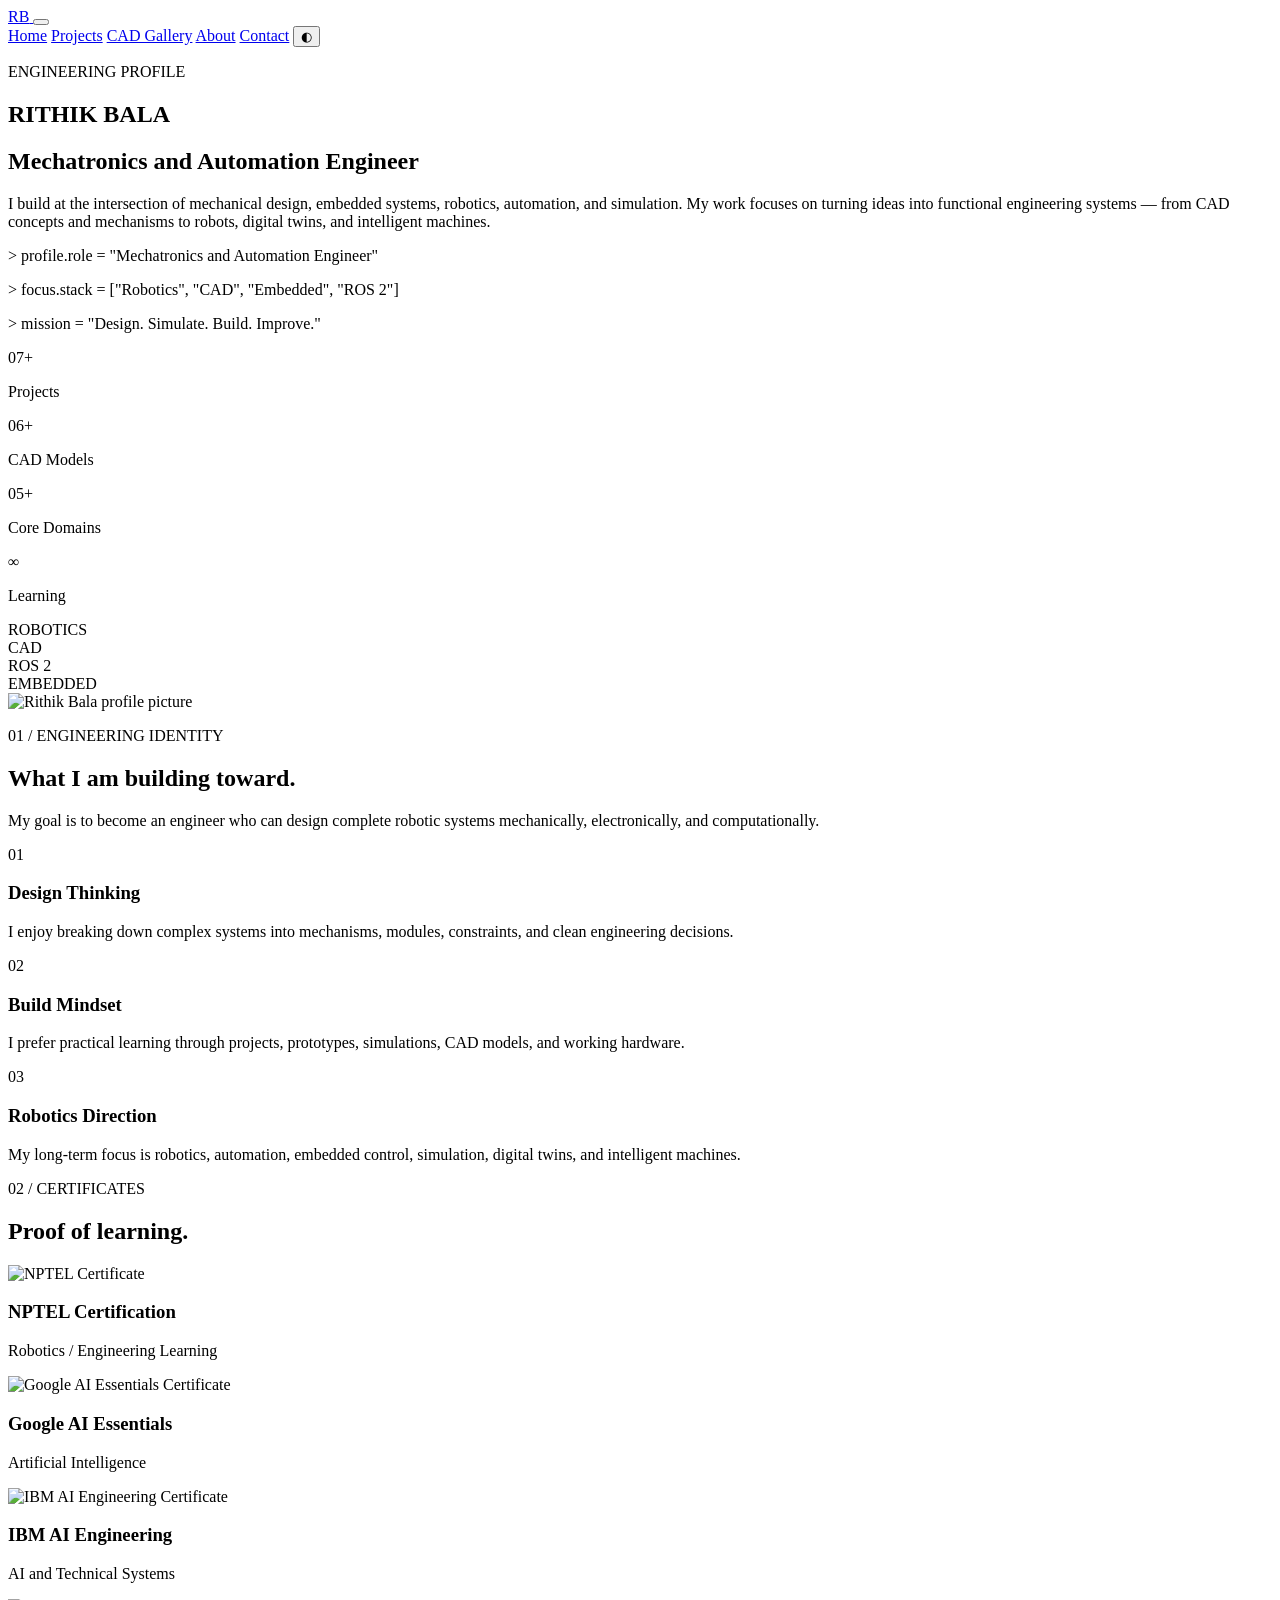
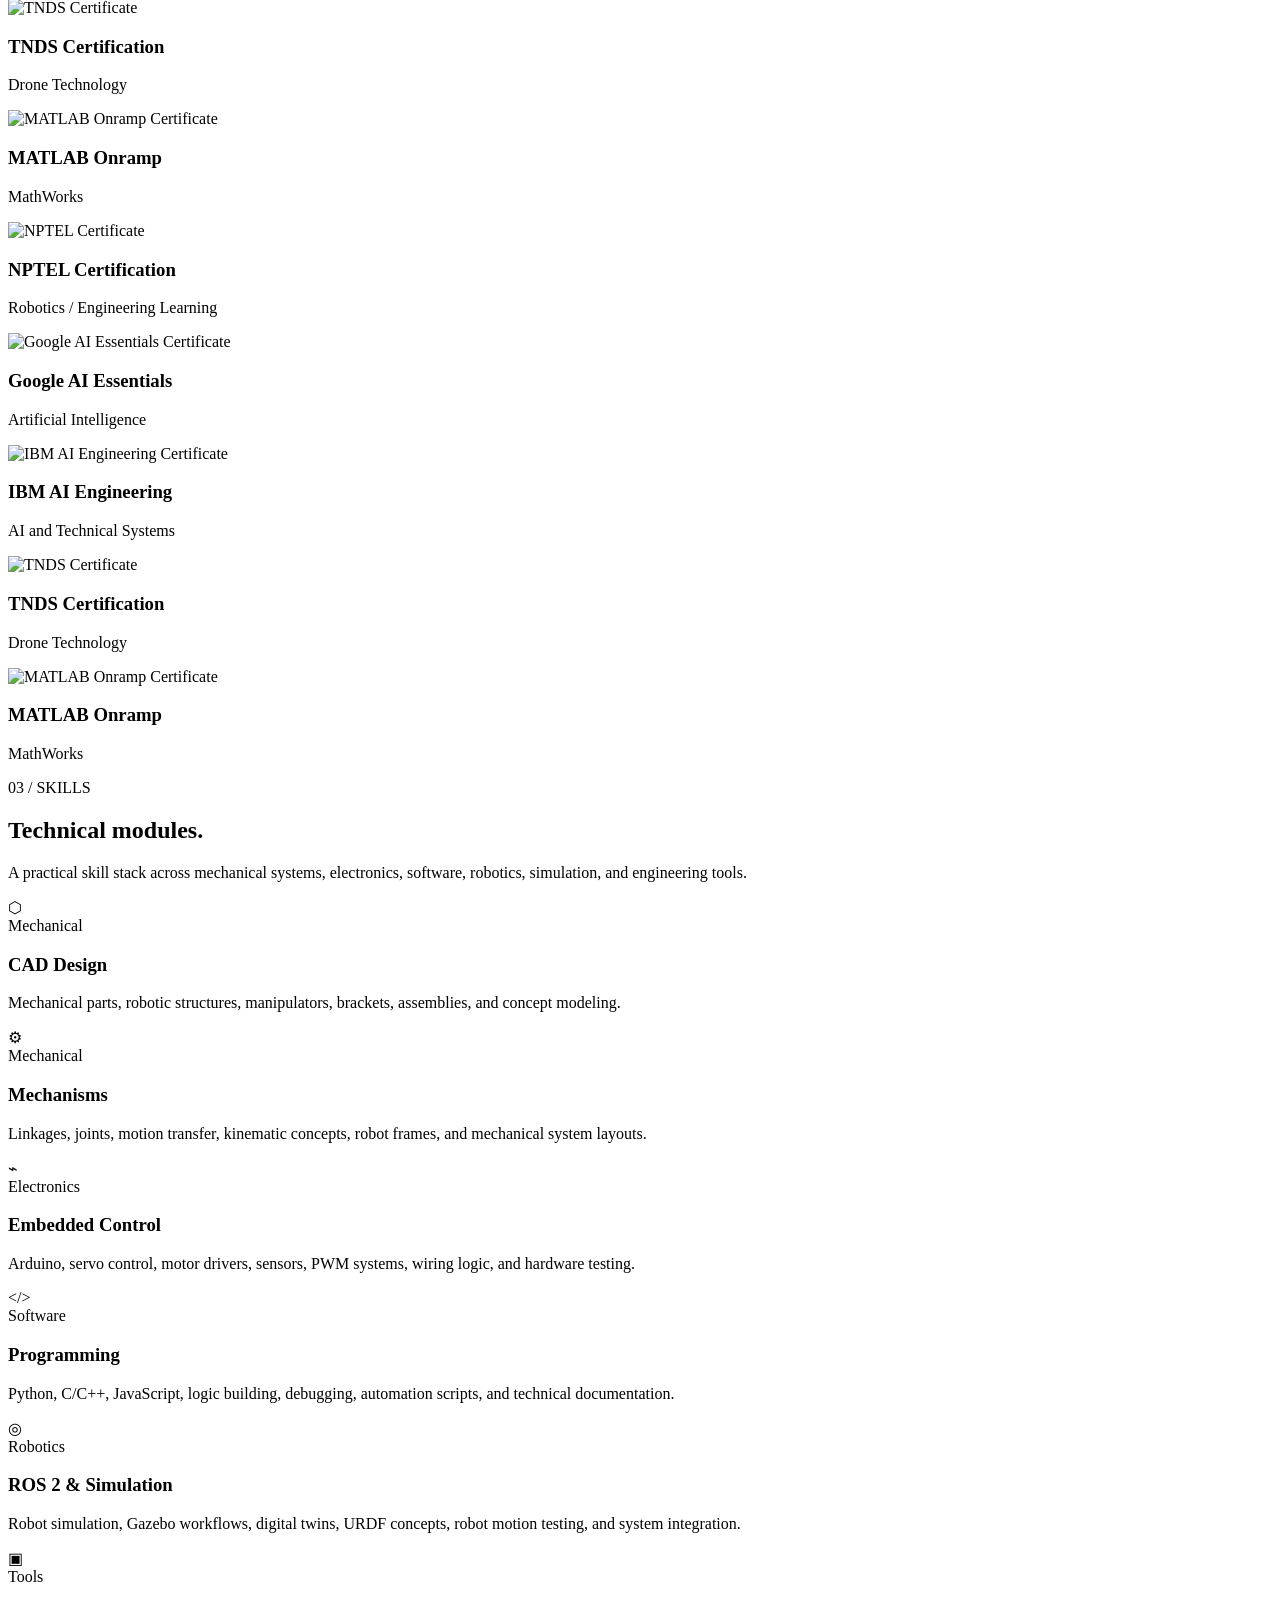
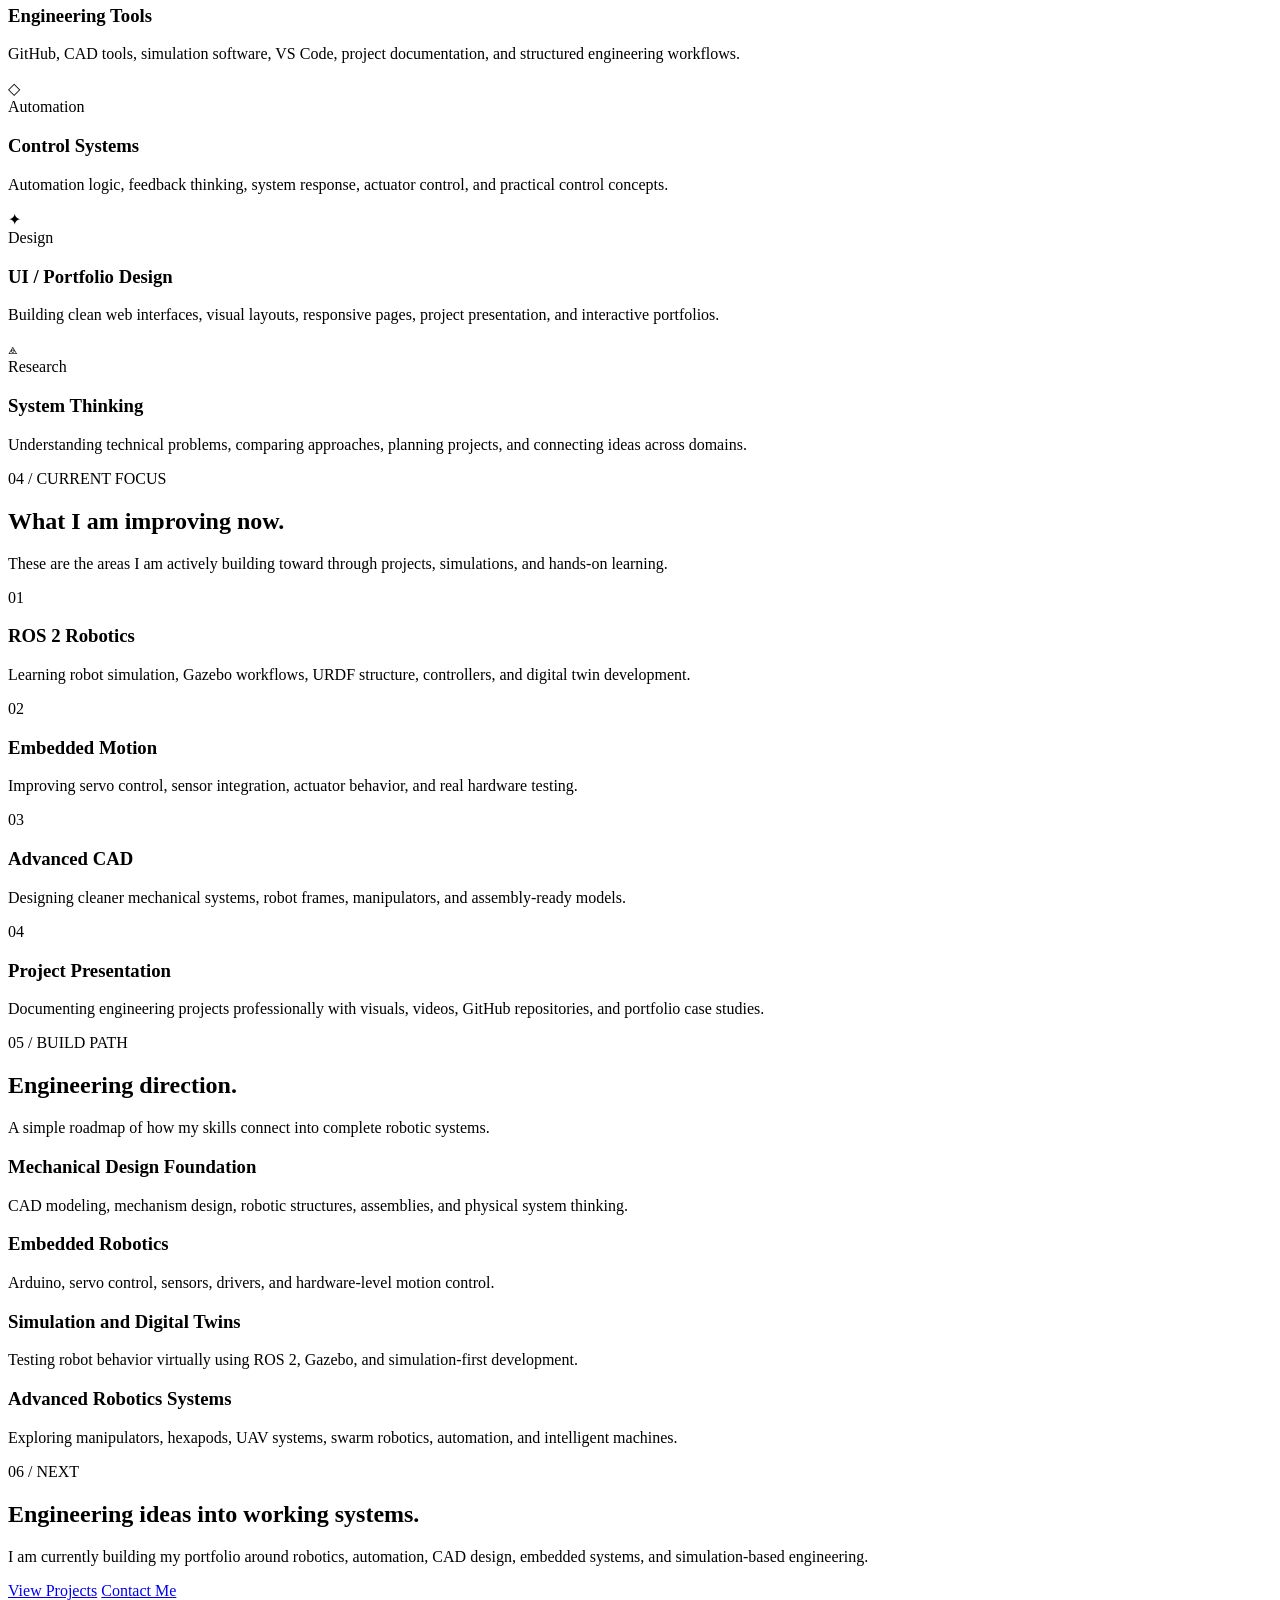
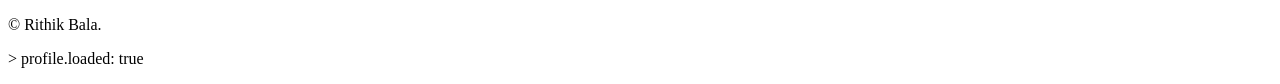
==== about.html @ ded5777e "Initial Portfolio Website" ====
<!DOCTYPE html>
<html lang="en" data-theme="dark">
<head>
  <meta charset="UTF-8" />
  <meta name="viewport" content="width=device-width, initial-scale=1.0" />

  <title>About | Rithik Bala</title>
  <meta
    name="description"
    content="About Rithik Bala, a Mechatronics and Automation Engineer focused on robotics, automation, CAD design, embedded systems, simulation, and intelligent machines."
  />

  <link rel="stylesheet" href="css/style.css" />
</head>

<body>
  <div class="cursor-glow"></div>
  <div class="noise-layer"></div>
  <div class="scanline-layer"></div>
  <div class="scroll-progress" id="scrollProgress"></div>

  <header class="site-header" id="siteHeader">
    <nav class="navbar container">
      <a href="index.html" class="logo" aria-label="Rithik Bala home">
        <span>RB</span>
      </a>

      <button class="nav-toggle" id="navToggle" aria-label="Toggle navigation">
        <span></span>
        <span></span>
      </button>

      <div class="nav-menu" id="navMenu">
        <a href="index.html" class="nav-link">Home</a>
        <a href="projects.html" class="nav-link">Projects</a>
        <a href="cad-gallery.html" class="nav-link">CAD Gallery</a>
        <a href="about.html" class="nav-link active">About</a>
        <a href="contact.html" class="nav-link">Contact</a>

        <button class="theme-toggle" id="themeToggle" aria-label="Toggle dark and light mode">
          <span class="theme-icon">◐</span>
        </button>
      </div>
    </nav>
  </header>

  <main>
    <!-- ABOUT HERO -->
    <section class="about-hero page-hero">
      <div class="grid-overlay"></div>

      <div class="container about-hero-grid">
        <div class="about-hero-content reveal">
          <p class="eyebrow">
            <span class="pulse-dot"></span>
            ENGINEERING PROFILE
          </p>

          <h1>RITHIK BALA</h1>

          <h2>Mechatronics and Automation Engineer</h2>

          <p>
            I build at the intersection of mechanical design, embedded systems,
            robotics, automation, and simulation. My work focuses on turning
            ideas into functional engineering systems — from CAD concepts and
            mechanisms to robots, digital twins, and intelligent machines.
          </p>

          <div class="about-command-box">
            <p><span>&gt;</span> profile.role = "Mechatronics and Automation Engineer"</p>
            <p><span>&gt;</span> focus.stack = ["Robotics", "CAD", "Embedded", "ROS 2"]</p>
            <p><span>&gt;</span> mission = "Design. Simulate. Build. Improve."</p>
          </div>

          <div class="about-stats">
            <div>
              <span>07+</span>
              <p>Projects</p>
            </div>

            <div>
              <span>06+</span>
              <p>CAD Models</p>
            </div>

            <div>
              <span>05+</span>
              <p>Core Domains</p>
            </div>

            <div>
              <span>∞</span>
              <p>Learning</p>
            </div>
          </div>
        </div>

        <div class="profile-visual reveal delay-1">
          <div class="profile-orbit orbit-a"></div>
          <div class="profile-orbit orbit-b"></div>
          <div class="profile-orbit orbit-c"></div>

          <div class="profile-tags tag-a">ROBOTICS</div>
          <div class="profile-tags tag-b">CAD</div>
          <div class="profile-tags tag-c">ROS 2</div>
          <div class="profile-tags tag-d">EMBEDDED</div>

          <div class="profile-image-wrap">
            <img
              src="assets/images/rithik-profile.png"
              alt="Rithik Bala profile picture"
            />
          </div>
        </div>
      </div>
    </section>

    <!-- ENGINEERING IDENTITY -->
    <section class="section identity-section">
      <div class="container">
        <div class="section-heading centered reveal">
          <p class="section-kicker">01 / ENGINEERING IDENTITY</p>
          <h2>What I am building toward.</h2>
          <p>
            My goal is to become an engineer who can design complete robotic
            systems mechanically, electronically, and computationally.
          </p>
        </div>

        <div class="identity-grid">
          <article class="identity-card reveal">
            <span>01</span>
            <h3>Design Thinking</h3>
            <p>
              I enjoy breaking down complex systems into mechanisms, modules,
              constraints, and clean engineering decisions.
            </p>
          </article>

          <article class="identity-card reveal delay-1">
            <span>02</span>
            <h3>Build Mindset</h3>
            <p>
              I prefer practical learning through projects, prototypes,
              simulations, CAD models, and working hardware.
            </p>
          </article>

          <article class="identity-card reveal delay-2">
            <span>03</span>
            <h3>Robotics Direction</h3>
            <p>
              My long-term focus is robotics, automation, embedded control,
              simulation, digital twins, and intelligent machines.
            </p>
          </article>
        </div>
      </div>
    </section>

    <!-- CERTIFICATES -->
    <section class="section certificates-section">
      <div class="container">
        <div class="section-heading split-heading reveal">
          <div>
            <p class="section-kicker">02 / CERTIFICATES</p>
            <h2>Proof of learning.</h2>
          </div>

          
        </div>

        <div class="certificate-marquee reveal delay-1">
          <div class="certificate-track">
            <article class="certificate-card">
              <img src="assets/images/cert-nptel.png" alt="NPTEL Certificate" />
              <div>
                <h3>NPTEL Certification</h3>
                <p>Robotics / Engineering Learning</p>
              </div>
            </article>

            <article class="certificate-card">
              <img src="assets/images/cert-google-ai.png" alt="Google AI Essentials Certificate" />
              <div>
                <h3>Google AI Essentials</h3>
                <p>Artificial Intelligence</p>
              </div>
            </article>

            <article class="certificate-card">
              <img src="assets/images/cert-ibm-ai.png" alt="IBM AI Engineering Certificate" />
              <div>
                <h3>IBM AI Engineering</h3>
                <p>AI and Technical Systems</p>
              </div>
            </article>

            <article class="certificate-card">
              <img src="assets/images/cert-tnds.png" alt="TNDS Certificate" />
              <div>
                <h3>TNDS Certification</h3>
                <p>Drone Technology</p>
              </div>
            </article>

            <article class="certificate-card">
              <img src="assets/images/cert-matlab.png" alt="MATLAB Onramp Certificate" />
              <div>
                <h3>MATLAB Onramp</h3>
                <p>MathWorks</p>
              </div>
            </article>

            <!-- Duplicate set for seamless infinite movement -->
            <article class="certificate-card">
              <img src="assets/images/cert-nptel.png" alt="NPTEL Certificate" />
              <div>
                <h3>NPTEL Certification</h3>
                <p>Robotics / Engineering Learning</p>
              </div>
            </article>

            <article class="certificate-card">
              <img src="assets/images/cert-google-ai.png" alt="Google AI Essentials Certificate" />
              <div>
                <h3>Google AI Essentials</h3>
                <p>Artificial Intelligence</p>
              </div>
            </article>

            <article class="certificate-card">
              <img src="assets/images/cert-ibm-ai.png" alt="IBM AI Engineering Certificate" />
              <div>
                <h3>IBM AI Engineering</h3>
                <p>AI and Technical Systems</p>
              </div>
            </article>

            <article class="certificate-card">
              <img src="assets/images/cert-tnds.png" alt="TNDS Certificate" />
              <div>
                <h3>TNDS Certification</h3>
                <p>Drone Technology</p>
              </div>
            </article>

            <article class="certificate-card">
              <img src="assets/images/cert-matlab.png" alt="MATLAB Onramp Certificate" />
              <div>
                <h3>MATLAB Onramp</h3>
                <p>MathWorks</p>
              </div>
            </article>
          </div>
        </div>
      </div>
    </section>

    <!-- SKILLS -->
    <section class="section about-skills-section">
      <div class="container">
        <div class="section-heading centered reveal">
          <p class="section-kicker">03 / SKILLS</p>
          <h2>Technical modules.</h2>
          <p>
            A practical skill stack across mechanical systems, electronics,
            software, robotics, simulation, and engineering tools.
          </p>
        </div>

        <div class="about-skill-grid">
          <article class="about-skill-card reveal">
            <div class="skill-icon">⬡</div>
            <span class="skill-label">Mechanical</span>
            <h3>CAD Design</h3>
            <p>
              Mechanical parts, robotic structures, manipulators, brackets,
              assemblies, and concept modeling.
            </p>
            <div class="skill-meter"><span style="width: 92%"></span></div>
          </article>

          <article class="about-skill-card reveal delay-1">
            <div class="skill-icon">⚙</div>
            <span class="skill-label">Mechanical</span>
            <h3>Mechanisms</h3>
            <p>
              Linkages, joints, motion transfer, kinematic concepts, robot
              frames, and mechanical system layouts.
            </p>
            <div class="skill-meter"><span style="width: 86%"></span></div>
          </article>

          <article class="about-skill-card reveal delay-2">
            <div class="skill-icon">⌁</div>
            <span class="skill-label">Electronics</span>
            <h3>Embedded Control</h3>
            <p>
              Arduino, servo control, motor drivers, sensors, PWM systems,
              wiring logic, and hardware testing.
            </p>
            <div class="skill-meter"><span style="width: 82%"></span></div>
          </article>

          <article class="about-skill-card reveal delay-3">
            <div class="skill-icon">&lt;/&gt;</div>
            <span class="skill-label">Software</span>
            <h3>Programming</h3>
            <p>
              Python, C/C++, JavaScript, logic building, debugging, automation
              scripts, and technical documentation.
            </p>
            <div class="skill-meter"><span style="width: 78%"></span></div>
          </article>

          <article class="about-skill-card reveal">
            <div class="skill-icon">◎</div>
            <span class="skill-label">Robotics</span>
            <h3>ROS 2 & Simulation</h3>
            <p>
              Robot simulation, Gazebo workflows, digital twins, URDF concepts,
              robot motion testing, and system integration.
            </p>
            <div class="skill-meter"><span style="width: 72%"></span></div>
          </article>

          <article class="about-skill-card reveal delay-1">
            <div class="skill-icon">▣</div>
            <span class="skill-label">Tools</span>
            <h3>Engineering Tools</h3>
            <p>
              GitHub, CAD tools, simulation software, VS Code, project
              documentation, and structured engineering workflows.
            </p>
            <div class="skill-meter"><span style="width: 84%"></span></div>
          </article>

          <article class="about-skill-card reveal delay-2">
            <div class="skill-icon">◇</div>
            <span class="skill-label">Automation</span>
            <h3>Control Systems</h3>
            <p>
              Automation logic, feedback thinking, system response, actuator
              control, and practical control concepts.
            </p>
            <div class="skill-meter"><span style="width: 76%"></span></div>
          </article>

          <article class="about-skill-card reveal delay-3">
            <div class="skill-icon">✦</div>
            <span class="skill-label">Design</span>
            <h3>UI / Portfolio Design</h3>
            <p>
              Building clean web interfaces, visual layouts, responsive pages,
              project presentation, and interactive portfolios.
            </p>
            <div class="skill-meter"><span style="width: 74%"></span></div>
          </article>

          <article class="about-skill-card reveal">
            <div class="skill-icon">⟁</div>
            <span class="skill-label">Research</span>
            <h3>System Thinking</h3>
            <p>
              Understanding technical problems, comparing approaches, planning
              projects, and connecting ideas across domains.
            </p>
            <div class="skill-meter"><span style="width: 80%"></span></div>
          </article>
        </div>
      </div>
    </section>

    <!-- CURRENT FOCUS -->
    <section class="section focus-section">
      <div class="container">
        <div class="section-heading split-heading reveal">
          <div>
            <p class="section-kicker">04 / CURRENT FOCUS</p>
            <h2>What I am improving now.</h2>
          </div>

          <p class="section-side-note">
            These are the areas I am actively building toward through projects,
            simulations, and hands-on learning.
          </p>
        </div>

        <div class="focus-grid">
          <article class="focus-card reveal">
            <div class="focus-number">01</div>
            <h3>ROS 2 Robotics</h3>
            <p>
              Learning robot simulation, Gazebo workflows, URDF structure,
              controllers, and digital twin development.
            </p>
          </article>

          <article class="focus-card reveal delay-1">
            <div class="focus-number">02</div>
            <h3>Embedded Motion</h3>
            <p>
              Improving servo control, sensor integration, actuator behavior,
              and real hardware testing.
            </p>
          </article>

          <article class="focus-card reveal delay-2">
            <div class="focus-number">03</div>
            <h3>Advanced CAD</h3>
            <p>
              Designing cleaner mechanical systems, robot frames, manipulators,
              and assembly-ready models.
            </p>
          </article>

          <article class="focus-card reveal delay-3">
            <div class="focus-number">04</div>
            <h3>Project Presentation</h3>
            <p>
              Documenting engineering projects professionally with visuals,
              videos, GitHub repositories, and portfolio case studies.
            </p>
          </article>
        </div>
      </div>
    </section>

    <!-- TIMELINE -->
    <section class="section timeline-section">
      <div class="container">
        <div class="section-heading centered reveal">
          <p class="section-kicker">05 / BUILD PATH</p>
          <h2>Engineering direction.</h2>
          <p>
            A simple roadmap of how my skills connect into complete robotic
            systems.
          </p>
        </div>

        <div class="timeline">
          <div class="timeline-item reveal">
            <span class="timeline-dot"></span>
            <div>
              <h3>Mechanical Design Foundation</h3>
              <p>
                CAD modeling, mechanism design, robotic structures, assemblies,
                and physical system thinking.
              </p>
            </div>
          </div>

          <div class="timeline-item reveal delay-1">
            <span class="timeline-dot"></span>
            <div>
              <h3>Embedded Robotics</h3>
              <p>
                Arduino, servo control, sensors, drivers, and hardware-level
                motion control.
              </p>
            </div>
          </div>

          <div class="timeline-item reveal delay-2">
            <span class="timeline-dot"></span>
            <div>
              <h3>Simulation and Digital Twins</h3>
              <p>
                Testing robot behavior virtually using ROS 2, Gazebo, and
                simulation-first development.
              </p>
            </div>
          </div>

          <div class="timeline-item reveal delay-3">
            <span class="timeline-dot"></span>
            <div>
              <h3>Advanced Robotics Systems</h3>
              <p>
                Exploring manipulators, hexapods, UAV systems, swarm robotics,
                automation, and intelligent machines.
              </p>
            </div>
          </div>
        </div>
      </div>
    </section>

    <!-- FINAL CTA -->
    <section class="section about-cta-section">
      <div class="container">
        <div class="about-cta-card reveal">
          <p class="section-kicker">06 / NEXT</p>
          <h2>Engineering ideas into working systems.</h2>
          <p>
            I am currently building my portfolio around robotics, automation,
            CAD design, embedded systems, and simulation-based engineering.
          </p>

          <div class="cta-actions">
            <a href="projects.html" class="btn btn-primary">View Projects</a>
            <a href="contact.html" class="btn btn-secondary">Contact Me</a>
          </div>
        </div>
      </div>
    </section>
  </main>

  <footer class="site-footer">
    <div class="container footer-inner">
      <p>© <span id="year"></span> Rithik Bala.</p>
      <p class="footer-command">&gt; profile.loaded: true</p>
    </div>
  </footer>

  <script src="js/main.js"></script>
</body>
</html>
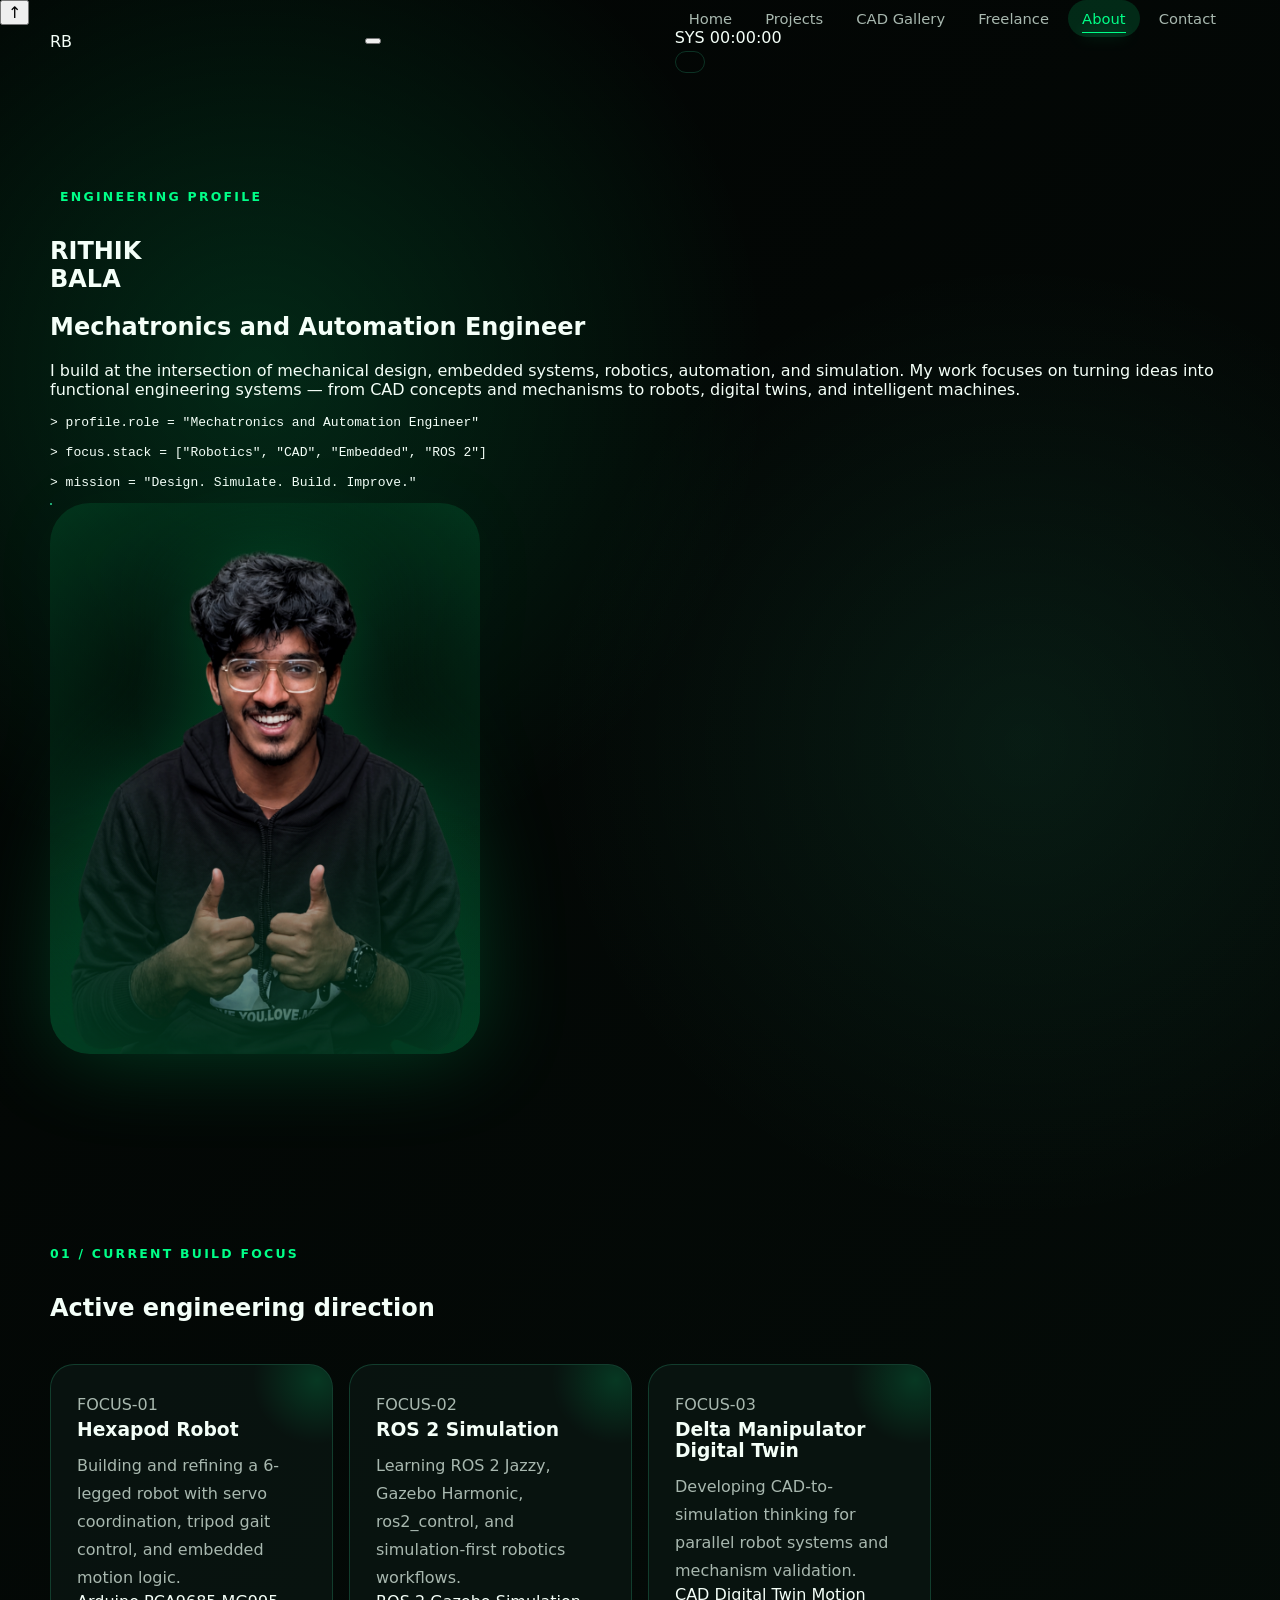
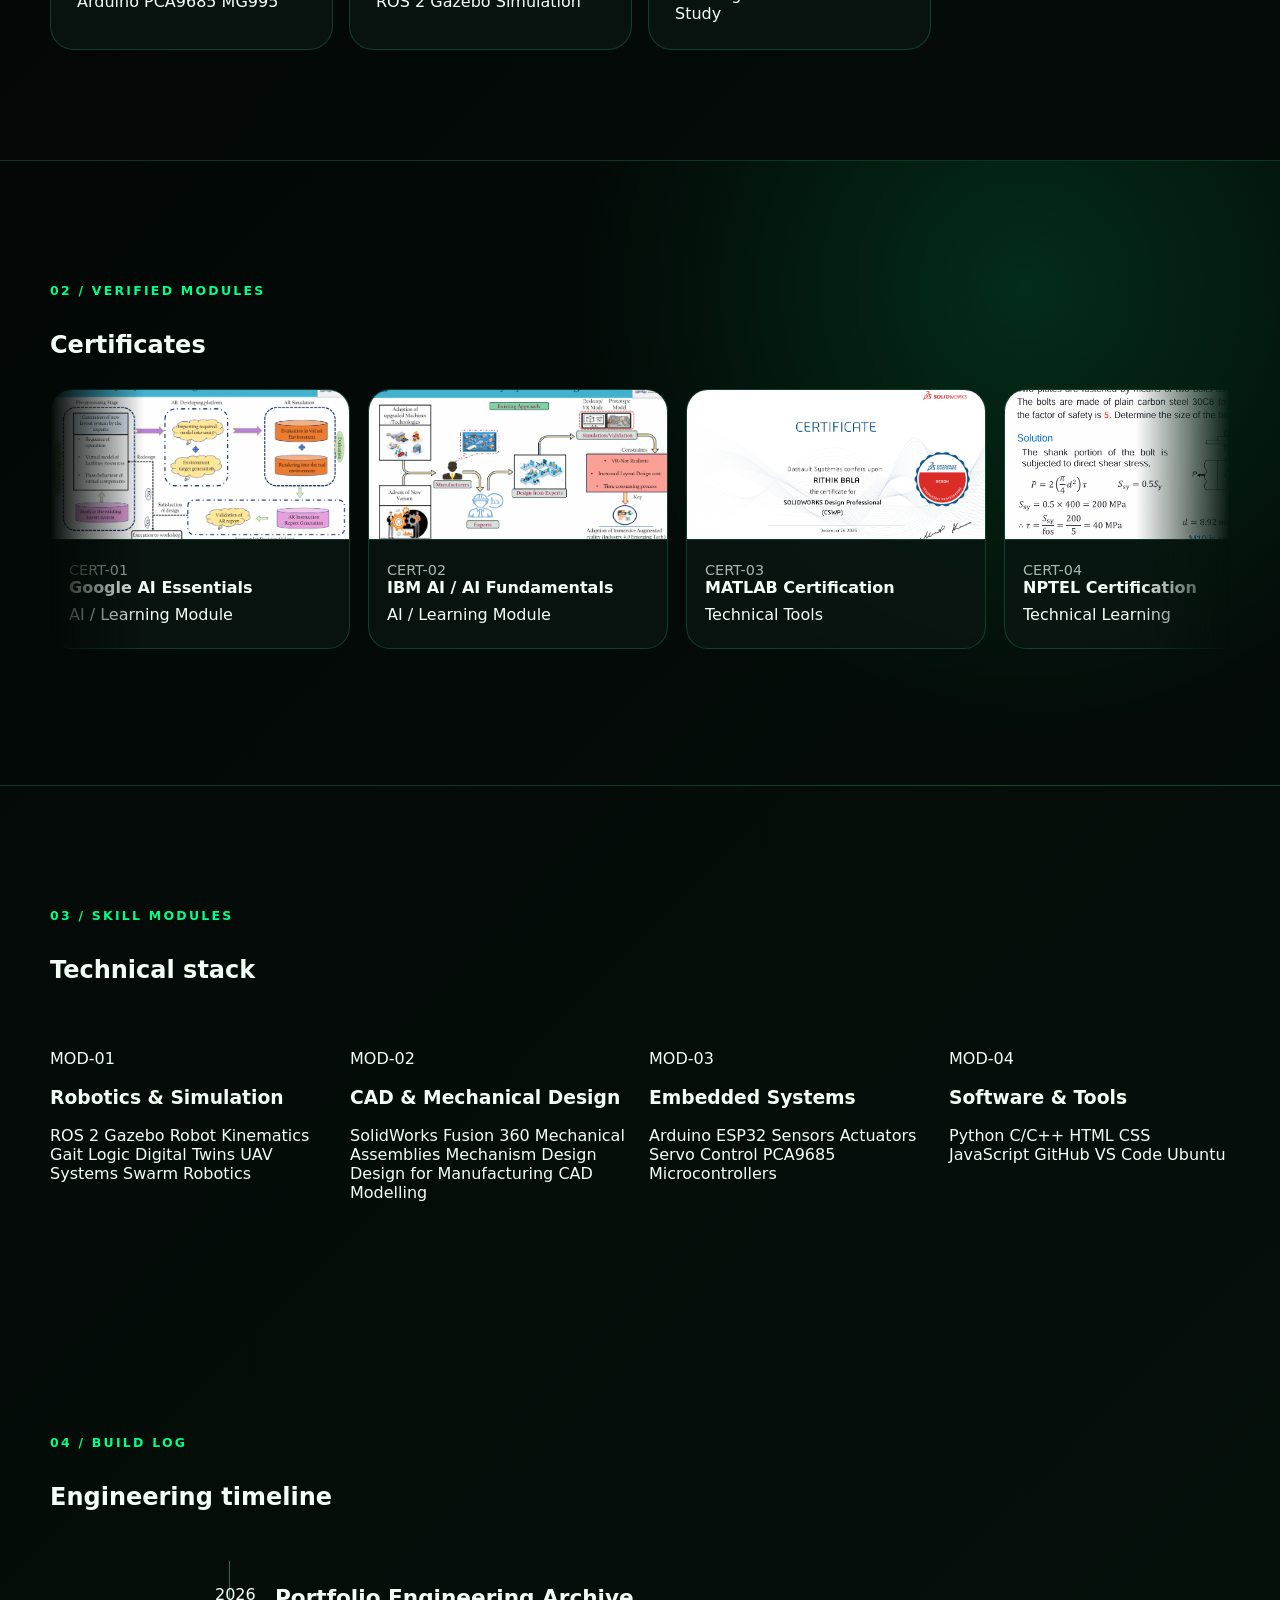
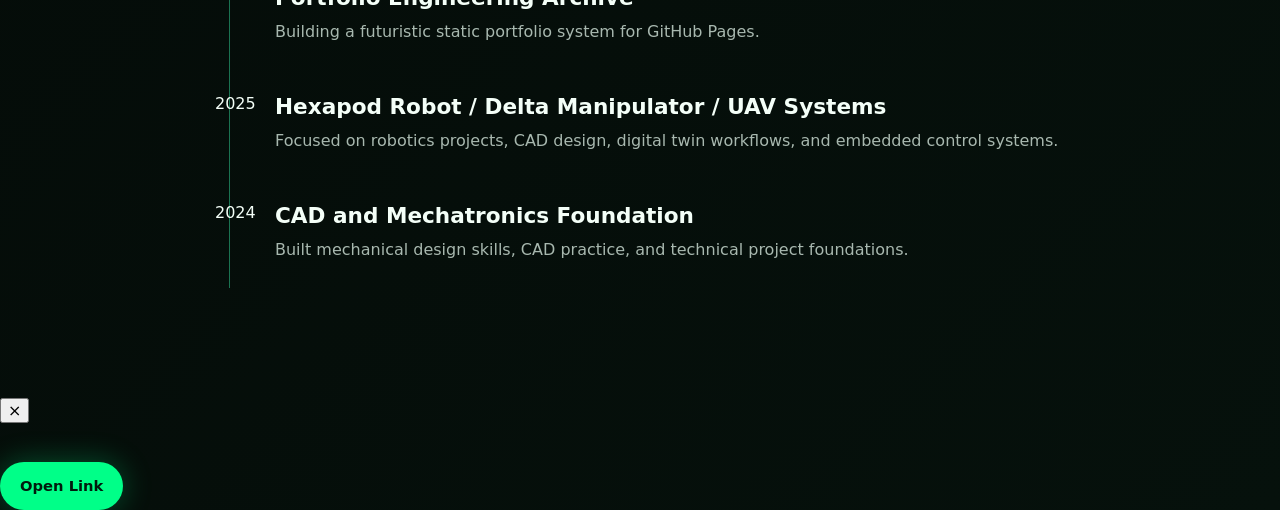
==== commit 9ada491d: "Update print statement from 'Hello' to 'Goodbye'" ====
--- a/about.html
+++ b/about.html
@@ -1,62 +1,82 @@
 <!DOCTYPE html>
-<html lang="en" data-theme="dark">
+<html lang="en">
 <head>
   <meta charset="UTF-8" />
   <meta name="viewport" content="width=device-width, initial-scale=1.0" />
 
-  <title>About | Rithik Bala</title>
+  <title>About | RITHIK BALA</title>
+
   <meta
     name="description"
-    content="About Rithik Bala, a Mechatronics and Automation Engineer focused on robotics, automation, CAD design, embedded systems, simulation, and intelligent machines."
+    content="About RITHIK BALA - Mechatronics and Automation Engineer focused on robotics, CAD, embedded systems, ROS 2, automation and simulation."
   />
 
   <link rel="stylesheet" href="css/style.css" />
 </head>
 
 <body>
-  <div class="cursor-glow"></div>
-  <div class="noise-layer"></div>
-  <div class="scanline-layer"></div>
-  <div class="scroll-progress" id="scrollProgress"></div>
-
-  <header class="site-header" id="siteHeader">
-    <nav class="navbar container">
-      <a href="index.html" class="logo" aria-label="Rithik Bala home">
-        <span>RB</span>
-      </a>
-
-      <button class="nav-toggle" id="navToggle" aria-label="Toggle navigation">
-        <span></span>
-        <span></span>
-      </button>
-
-      <div class="nav-menu" id="navMenu">
+  
+
+  <!-- GLOBAL EFFECTS -->
+  <div class="scroll-progress">
+    <span id="scrollProgressBar"></span>
+  </div>
+
+  <div class="cursor-halo"></div>
+  <div class="cursor-dot"></div>
+
+  <button class="back-to-top" id="backToTop" aria-label="Back to top">
+    ↑
+  </button>
+
+  <!-- HEADER -->
+  <header class="site-header">
+  <nav class="navbar container">
+    <a href="index.html" class="brand" aria-label="RITHIK BALA Home">
+      <span class="brand-glow"></span>
+      <span class="brand-mark">RB</span>
+    </a>
+
+    <button class="mobile-menu-btn" id="mobileMenuBtn" aria-label="Open navigation menu">
+      <span></span>
+      <span></span>
+    </button>
+
+    <div class="nav-panel" id="navPanel">
+      <div class="nav-links">
         <a href="index.html" class="nav-link">Home</a>
         <a href="projects.html" class="nav-link">Projects</a>
         <a href="cad-gallery.html" class="nav-link">CAD Gallery</a>
-        <a href="about.html" class="nav-link active">About</a>
+        <a href="freelance.html" class="nav-link">Freelance</a>
+        <a href="about.html" class="nav-link">About</a>
         <a href="contact.html" class="nav-link">Contact</a>
-
-        <button class="theme-toggle" id="themeToggle" aria-label="Toggle dark and light mode">
-          <span class="theme-icon">◐</span>
+      </div>
+
+      <div class="nav-tools">
+        <div class="system-clock" id="systemClock">SYS 00:00:00</div>
+
+        <button class="theme-toggle" id="themeToggle" aria-label="Toggle theme">
+          <span></span>
         </button>
       </div>
-    </nav>
-  </header>
+    </div>
+  </nav>
+</header>
 
   <main>
     <!-- ABOUT HERO -->
-    <section class="about-hero page-hero">
-      <div class="grid-overlay"></div>
-
-      <div class="container about-hero-grid">
-        <div class="about-hero-content reveal">
+    <section class="about-hero section page-top">
+      <div class="container about-grid">
+        <div class="about-copy reveal">
           <p class="eyebrow">
-            <span class="pulse-dot"></span>
+            <span class="status-dot"></span>
             ENGINEERING PROFILE
           </p>
 
-          <h1>RITHIK BALA</h1>
+          <h1>
+            RITHIK<br />
+            BALA
+          </h1>
 
           <h2>Mechatronics and Automation Engineer</h2>
 
@@ -67,190 +87,280 @@
             mechanisms to robots, digital twins, and intelligent machines.
           </p>
 
-          <div class="about-command-box">
-            <p><span>&gt;</span> profile.role = "Mechatronics and Automation Engineer"</p>
-            <p><span>&gt;</span> focus.stack = ["Robotics", "CAD", "Embedded", "ROS 2"]</p>
-            <p><span>&gt;</span> mission = "Design. Simulate. Build. Improve."</p>
-          </div>
-
-          <div class="about-stats">
-            <div>
-              <span>07+</span>
-              <p>Projects</p>
-            </div>
-
-            <div>
-              <span>06+</span>
-              <p>CAD Models</p>
-            </div>
-
-            <div>
-              <span>05+</span>
-              <p>Core Domains</p>
-            </div>
-
-            <div>
-              <span>∞</span>
-              <p>Learning</p>
-            </div>
-          </div>
-        </div>
-
-        <div class="profile-visual reveal delay-1">
-          <div class="profile-orbit orbit-a"></div>
-          <div class="profile-orbit orbit-b"></div>
-          <div class="profile-orbit orbit-c"></div>
-
-          <div class="profile-tags tag-a">ROBOTICS</div>
-          <div class="profile-tags tag-b">CAD</div>
-          <div class="profile-tags tag-c">ROS 2</div>
-          <div class="profile-tags tag-d">EMBEDDED</div>
+          <div class="terminal-box glass-card">
+<pre>&gt; profile.role = "Mechatronics and Automation Engineer"
+
+&gt; focus.stack = ["Robotics", "CAD", "Embedded", "ROS 2"]
+
+&gt; mission = "Design. Simulate. Build. Improve."</pre>
+          </div>
+        </div>
+
+        <div class="about-visual reveal">
+          <div class="profile-glow"></div>
+          <div class="profile-orbit orbit-1"></div>
+          <div class="profile-orbit orbit-2"></div>
+          <div class="profile-orbit orbit-3"></div>
 
           <div class="profile-image-wrap">
             <img
               src="assets/images/rithik-profile.png"
-              alt="Rithik Bala profile picture"
+              alt="RITHIK BALA profile image"
+              loading="lazy"
             />
           </div>
         </div>
       </div>
     </section>
 
-    <!-- ENGINEERING IDENTITY -->
-    <section class="section identity-section">
+    <!-- CURRENT FOCUS -->
+    <section class="section">
       <div class="container">
-        <div class="section-heading centered reveal">
-          <p class="section-kicker">01 / ENGINEERING IDENTITY</p>
-          <h2>What I am building toward.</h2>
-          <p>
-            My goal is to become an engineer who can design complete robotic
-            systems mechanically, electronically, and computationally.
-          </p>
-        </div>
-
-        <div class="identity-grid">
-          <article class="identity-card reveal">
-            <span>01</span>
-            <h3>Design Thinking</h3>
+        <div class="section-top reveal">
+          <div>
+            <p class="eyebrow">01 / CURRENT BUILD FOCUS</p>
+            <h2>Active engineering direction</h2>
+          </div>
+        </div>
+
+        <div class="focus-grid">
+          <article class="focus-card glass-card reveal">
+            <p class="mission-code">FOCUS-01</p>
+
+            <h3>Hexapod Robot</h3>
+
             <p>
-              I enjoy breaking down complex systems into mechanisms, modules,
-              constraints, and clean engineering decisions.
+              Building and refining a 6-legged robot with servo coordination,
+              tripod gait control, and embedded motion logic.
             </p>
-          </article>
-
-          <article class="identity-card reveal delay-1">
-            <span>02</span>
-            <h3>Build Mindset</h3>
+
+            <div class="mini-tags">
+              <span>Arduino</span>
+              <span>PCA9685</span>
+              <span>MG995</span>
+            </div>
+          </article>
+
+          <article class="focus-card glass-card reveal">
+            <p class="mission-code">FOCUS-02</p>
+
+            <h3>ROS 2 Simulation</h3>
+
             <p>
-              I prefer practical learning through projects, prototypes,
-              simulations, CAD models, and working hardware.
+              Learning ROS 2 Jazzy, Gazebo Harmonic, ros2_control, and
+              simulation-first robotics workflows.
             </p>
-          </article>
-
-          <article class="identity-card reveal delay-2">
-            <span>03</span>
-            <h3>Robotics Direction</h3>
+
+            <div class="mini-tags">
+              <span>ROS 2</span>
+              <span>Gazebo</span>
+              <span>Simulation</span>
+            </div>
+          </article>
+
+          <article class="focus-card glass-card reveal">
+            <p class="mission-code">FOCUS-03</p>
+
+            <h3>Delta Manipulator Digital Twin</h3>
+
             <p>
-              My long-term focus is robotics, automation, embedded control,
-              simulation, digital twins, and intelligent machines.
+              Developing CAD-to-simulation thinking for parallel robot systems
+              and mechanism validation.
             </p>
+
+            <div class="mini-tags">
+              <span>CAD</span>
+              <span>Digital Twin</span>
+              <span>Motion Study</span>
+            </div>
           </article>
         </div>
       </div>
     </section>
 
     <!-- CERTIFICATES -->
-    <section class="section certificates-section">
+    <section class="certificates-section section">
       <div class="container">
-        <div class="section-heading split-heading reveal">
+        <div class="section-top reveal">
           <div>
-            <p class="section-kicker">02 / CERTIFICATES</p>
-            <h2>Proof of learning.</h2>
-          </div>
-
-          
-        </div>
-
-        <div class="certificate-marquee reveal delay-1">
+            <p class="eyebrow">02 / VERIFIED MODULES</p>
+            <h2>Certificates</h2>
+          </div>
+        </div>
+
+        <div class="certificate-marquee reveal">
           <div class="certificate-track">
-            <article class="certificate-card">
-              <img src="assets/images/cert-nptel.png" alt="NPTEL Certificate" />
-              <div>
+            <!-- Certificate 1 -->
+            <article
+              class="certificate-card glass-card"
+              data-popup
+              data-title="Google AI Essentials"
+              data-category="Certificate / AI"
+              data-status="Verified Learning Module"
+              data-tools="AI Fundamentals, Productivity, Responsible AI"
+              data-description="A certificate focused on AI essentials and practical understanding of artificial intelligence tools."
+              data-image="assets/images/cert-google-ai.png"
+              data-tags="AI, Google, Certificate"
+            >
+              <img
+                src="assets/images/cert-google-ai.png"
+                alt="Google AI Essentials certificate"
+                loading="lazy"
+              />
+
+              <div>
+                <p class="mission-code">CERT-01</p>
+                <h3>Google AI Essentials</h3>
+                <span>AI / Learning Module</span>
+              </div>
+            </article>
+
+            <!-- Certificate 2 -->
+            <article
+              class="certificate-card glass-card"
+              data-popup
+              data-title="IBM AI / AI Fundamentals"
+              data-category="Certificate / AI"
+              data-status="Verified Learning Module"
+              data-tools="AI Fundamentals, Data, Machine Learning Concepts"
+              data-description="A certificate related to AI fundamentals and introductory artificial intelligence concepts."
+              data-image="assets/images/cert-ibm-ai.png"
+              data-tags="AI, IBM, Certificate"
+            >
+              <img
+                src="assets/images/cert-ibm-ai.png"
+                alt="IBM AI certificate"
+                loading="lazy"
+              />
+
+              <div>
+                <p class="mission-code">CERT-02</p>
+                <h3>IBM AI / AI Fundamentals</h3>
+                <span>AI / Learning Module</span>
+              </div>
+            </article>
+
+            <!-- Certificate 3 -->
+            <article
+              class="certificate-card glass-card"
+              data-popup
+              data-title="MATLAB Certification"
+              data-category="Certificate / Technical Tools"
+              data-status="Verified Learning Module"
+              data-tools="MATLAB, Engineering Computation, Simulation"
+              data-description="A certificate related to MATLAB and engineering computation workflows."
+              data-image="assets/images/cert-matlab.png"
+              data-tags="MATLAB, Engineering, Certificate"
+            >
+              <img
+                src="assets/images/cert-matlab.png"
+                alt="MATLAB certificate"
+                loading="lazy"
+              />
+
+              <div>
+                <p class="mission-code">CERT-03</p>
+                <h3>MATLAB Certification</h3>
+                <span>Technical Tools</span>
+              </div>
+            </article>
+
+            <!-- Certificate 4 -->
+            <article
+              class="certificate-card glass-card"
+              data-popup
+              data-title="NPTEL Certification"
+              data-category="Certificate / Technical Learning"
+              data-status="Verified Learning Module"
+              data-tools="Engineering Concepts, Technical Learning"
+              data-description="A technical learning certificate from NPTEL."
+              data-image="assets/images/cert-nptel.png"
+              data-tags="NPTEL, Engineering, Certificate"
+            >
+              <img
+                src="assets/images/cert-nptel.png"
+                alt="NPTEL certificate"
+                loading="lazy"
+              />
+
+              <div>
+                <p class="mission-code">CERT-04</p>
                 <h3>NPTEL Certification</h3>
-                <p>Robotics / Engineering Learning</p>
-              </div>
-            </article>
-
-            <article class="certificate-card">
-              <img src="assets/images/cert-google-ai.png" alt="Google AI Essentials Certificate" />
-              <div>
+                <span>Technical Learning</span>
+              </div>
+            </article>
+
+            <!-- Certificate 5 -->
+            <article
+              class="certificate-card glass-card"
+              data-popup
+              data-title="TNDS / Technical Certificate"
+              data-category="Certificate / Technical"
+              data-status="Verified Learning Module"
+              data-tools="Technical Skills, Engineering Exposure"
+              data-description="A technical certificate related to engineering learning and skill development."
+              data-image="assets/images/cert-tnds.png"
+              data-tags="Technical, Certificate"
+            >
+              <img
+                src="assets/images/cert-tnds.png"
+                alt="TNDS technical certificate"
+                loading="lazy"
+              />
+
+              <div>
+                <p class="mission-code">CERT-05</p>
+                <h3>TNDS / Technical Certificate</h3>
+                <span>Technical Certificate</span>
+              </div>
+            </article>
+
+            <!-- Duplicate set for seamless auto-scroll -->
+            <article
+              class="certificate-card glass-card"
+              data-popup
+              data-title="Google AI Essentials"
+              data-category="Certificate / AI"
+              data-status="Verified Learning Module"
+              data-tools="AI Fundamentals, Productivity, Responsible AI"
+              data-description="A certificate focused on AI essentials and practical understanding of artificial intelligence tools."
+              data-image="assets/images/cert-google-ai.png"
+              data-tags="AI, Google, Certificate"
+            >
+              <img
+                src="assets/images/cert-google-ai.png"
+                alt="Google AI Essentials certificate"
+                loading="lazy"
+              />
+
+              <div>
+                <p class="mission-code">CERT-01</p>
                 <h3>Google AI Essentials</h3>
-                <p>Artificial Intelligence</p>
-              </div>
-            </article>
-
-            <article class="certificate-card">
-              <img src="assets/images/cert-ibm-ai.png" alt="IBM AI Engineering Certificate" />
-              <div>
-                <h3>IBM AI Engineering</h3>
-                <p>AI and Technical Systems</p>
-              </div>
-            </article>
-
-            <article class="certificate-card">
-              <img src="assets/images/cert-tnds.png" alt="TNDS Certificate" />
-              <div>
-                <h3>TNDS Certification</h3>
-                <p>Drone Technology</p>
-              </div>
-            </article>
-
-            <article class="certificate-card">
-              <img src="assets/images/cert-matlab.png" alt="MATLAB Onramp Certificate" />
-              <div>
-                <h3>MATLAB Onramp</h3>
-                <p>MathWorks</p>
-              </div>
-            </article>
-
-            <!-- Duplicate set for seamless infinite movement -->
-            <article class="certificate-card">
-              <img src="assets/images/cert-nptel.png" alt="NPTEL Certificate" />
-              <div>
-                <h3>NPTEL Certification</h3>
-                <p>Robotics / Engineering Learning</p>
-              </div>
-            </article>
-
-            <article class="certificate-card">
-              <img src="assets/images/cert-google-ai.png" alt="Google AI Essentials Certificate" />
-              <div>
-                <h3>Google AI Essentials</h3>
-                <p>Artificial Intelligence</p>
-              </div>
-            </article>
-
-            <article class="certificate-card">
-              <img src="assets/images/cert-ibm-ai.png" alt="IBM AI Engineering Certificate" />
-              <div>
-                <h3>IBM AI Engineering</h3>
-                <p>AI and Technical Systems</p>
-              </div>
-            </article>
-
-            <article class="certificate-card">
-              <img src="assets/images/cert-tnds.png" alt="TNDS Certificate" />
-              <div>
-                <h3>TNDS Certification</h3>
-                <p>Drone Technology</p>
-              </div>
-            </article>
-
-            <article class="certificate-card">
-              <img src="assets/images/cert-matlab.png" alt="MATLAB Onramp Certificate" />
-              <div>
-                <h3>MATLAB Onramp</h3>
-                <p>MathWorks</p>
+                <span>AI / Learning Module</span>
+              </div>
+            </article>
+
+            <article
+              class="certificate-card glass-card"
+              data-popup
+              data-title="IBM AI / AI Fundamentals"
+              data-category="Certificate / AI"
+              data-status="Verified Learning Module"
+              data-tools="AI Fundamentals, Data, Machine Learning Concepts"
+              data-description="A certificate related to AI fundamentals and introductory artificial intelligence concepts."
+              data-image="assets/images/cert-ibm-ai.png"
+              data-tags="AI, IBM, Certificate"
+            >
+              <img
+                src="assets/images/cert-ibm-ai.png"
+                alt="IBM AI certificate"
+                loading="lazy"
+              />
+
+              <div>
+                <p class="mission-code">CERT-02</p>
+                <h3>IBM AI / AI Fundamentals</h3>
+                <span>AI / Learning Module</span>
               </div>
             </article>
           </div>
@@ -259,262 +369,163 @@
     </section>
 
     <!-- SKILLS -->
-    <section class="section about-skills-section">
+    <section class="skills-section section">
       <div class="container">
-        <div class="section-heading centered reveal">
-          <p class="section-kicker">03 / SKILLS</p>
-          <h2>Technical modules.</h2>
-          <p>
-            A practical skill stack across mechanical systems, electronics,
-            software, robotics, simulation, and engineering tools.
-          </p>
-        </div>
-
-        <div class="about-skill-grid">
-          <article class="about-skill-card reveal">
-            <div class="skill-icon">⬡</div>
-            <span class="skill-label">Mechanical</span>
-            <h3>CAD Design</h3>
-            <p>
-              Mechanical parts, robotic structures, manipulators, brackets,
-              assemblies, and concept modeling.
-            </p>
-            <div class="skill-meter"><span style="width: 92%"></span></div>
-          </article>
-
-          <article class="about-skill-card reveal delay-1">
-            <div class="skill-icon">⚙</div>
-            <span class="skill-label">Mechanical</span>
-            <h3>Mechanisms</h3>
-            <p>
-              Linkages, joints, motion transfer, kinematic concepts, robot
-              frames, and mechanical system layouts.
-            </p>
-            <div class="skill-meter"><span style="width: 86%"></span></div>
-          </article>
-
-          <article class="about-skill-card reveal delay-2">
-            <div class="skill-icon">⌁</div>
-            <span class="skill-label">Electronics</span>
-            <h3>Embedded Control</h3>
-            <p>
-              Arduino, servo control, motor drivers, sensors, PWM systems,
-              wiring logic, and hardware testing.
-            </p>
-            <div class="skill-meter"><span style="width: 82%"></span></div>
-          </article>
-
-          <article class="about-skill-card reveal delay-3">
-            <div class="skill-icon">&lt;/&gt;</div>
-            <span class="skill-label">Software</span>
-            <h3>Programming</h3>
-            <p>
-              Python, C/C++, JavaScript, logic building, debugging, automation
-              scripts, and technical documentation.
-            </p>
-            <div class="skill-meter"><span style="width: 78%"></span></div>
-          </article>
-
-          <article class="about-skill-card reveal">
-            <div class="skill-icon">◎</div>
-            <span class="skill-label">Robotics</span>
-            <h3>ROS 2 & Simulation</h3>
-            <p>
-              Robot simulation, Gazebo workflows, digital twins, URDF concepts,
-              robot motion testing, and system integration.
-            </p>
-            <div class="skill-meter"><span style="width: 72%"></span></div>
-          </article>
-
-          <article class="about-skill-card reveal delay-1">
-            <div class="skill-icon">▣</div>
-            <span class="skill-label">Tools</span>
-            <h3>Engineering Tools</h3>
-            <p>
-              GitHub, CAD tools, simulation software, VS Code, project
-              documentation, and structured engineering workflows.
-            </p>
-            <div class="skill-meter"><span style="width: 84%"></span></div>
-          </article>
-
-          <article class="about-skill-card reveal delay-2">
-            <div class="skill-icon">◇</div>
-            <span class="skill-label">Automation</span>
-            <h3>Control Systems</h3>
-            <p>
-              Automation logic, feedback thinking, system response, actuator
-              control, and practical control concepts.
-            </p>
-            <div class="skill-meter"><span style="width: 76%"></span></div>
-          </article>
-
-          <article class="about-skill-card reveal delay-3">
-            <div class="skill-icon">✦</div>
-            <span class="skill-label">Design</span>
-            <h3>UI / Portfolio Design</h3>
-            <p>
-              Building clean web interfaces, visual layouts, responsive pages,
-              project presentation, and interactive portfolios.
-            </p>
-            <div class="skill-meter"><span style="width: 74%"></span></div>
-          </article>
-
-          <article class="about-skill-card reveal">
-            <div class="skill-icon">⟁</div>
-            <span class="skill-label">Research</span>
-            <h3>System Thinking</h3>
-            <p>
-              Understanding technical problems, comparing approaches, planning
-              projects, and connecting ideas across domains.
-            </p>
-            <div class="skill-meter"><span style="width: 80%"></span></div>
+        <div class="section-top reveal">
+          <div>
+            <p class="eyebrow">03 / SKILL MODULES</p>
+            <h2>Technical stack</h2>
+          </div>
+        </div>
+
+        <div class="skills-grid">
+          <!-- Robotics & Simulation -->
+          <article class="skill-group glass-card reveal">
+            <p class="mission-code">MOD-01</p>
+
+            <h3>Robotics & Simulation</h3>
+
+            <div class="skill-chip-grid">
+              <span>ROS 2</span>
+              <span>Gazebo</span>
+              <span>Robot Kinematics</span>
+              <span>Gait Logic</span>
+              <span>Digital Twins</span>
+              <span>UAV Systems</span>
+              <span>Swarm Robotics</span>
+            </div>
+          </article>
+
+          <!-- CAD & Mechanical Design -->
+          <article class="skill-group glass-card reveal">
+            <p class="mission-code">MOD-02</p>
+
+            <h3>CAD & Mechanical Design</h3>
+
+            <div class="skill-chip-grid">
+              <span>SolidWorks</span>
+              <span>Fusion 360</span>
+              <span>Mechanical Assemblies</span>
+              <span>Mechanism Design</span>
+              <span>Design for Manufacturing</span>
+              <span>CAD Modelling</span>
+            </div>
+          </article>
+
+          <!-- Embedded Systems -->
+          <article class="skill-group glass-card reveal">
+            <p class="mission-code">MOD-03</p>
+
+            <h3>Embedded Systems</h3>
+
+            <div class="skill-chip-grid">
+              <span>Arduino</span>
+              <span>ESP32</span>
+              <span>Sensors</span>
+              <span>Actuators</span>
+              <span>Servo Control</span>
+              <span>PCA9685</span>
+              <span>Microcontrollers</span>
+            </div>
+          </article>
+
+          <!-- Software & Tools -->
+          <article class="skill-group glass-card reveal">
+            <p class="mission-code">MOD-04</p>
+
+            <h3>Software & Tools</h3>
+
+            <div class="skill-chip-grid">
+              <span>Python</span>
+              <span>C/C++</span>
+              <span>HTML</span>
+              <span>CSS</span>
+              <span>JavaScript</span>
+              <span>GitHub</span>
+              <span>VS Code</span>
+              <span>Ubuntu</span>
+            </div>
           </article>
         </div>
       </div>
     </section>
 
-    <!-- CURRENT FOCUS -->
-    <section class="section focus-section">
+    <!-- BUILD LOG -->
+    <section class="build-log-section section">
       <div class="container">
-        <div class="section-heading split-heading reveal">
+        <div class="section-top reveal">
           <div>
-            <p class="section-kicker">04 / CURRENT FOCUS</p>
-            <h2>What I am improving now.</h2>
-          </div>
-
-          <p class="section-side-note">
-            These are the areas I am actively building toward through projects,
-            simulations, and hands-on learning.
-          </p>
-        </div>
-
-        <div class="focus-grid">
-          <article class="focus-card reveal">
-            <div class="focus-number">01</div>
-            <h3>ROS 2 Robotics</h3>
-            <p>
-              Learning robot simulation, Gazebo workflows, URDF structure,
-              controllers, and digital twin development.
-            </p>
-          </article>
-
-          <article class="focus-card reveal delay-1">
-            <div class="focus-number">02</div>
-            <h3>Embedded Motion</h3>
-            <p>
-              Improving servo control, sensor integration, actuator behavior,
-              and real hardware testing.
-            </p>
-          </article>
-
-          <article class="focus-card reveal delay-2">
-            <div class="focus-number">03</div>
-            <h3>Advanced CAD</h3>
-            <p>
-              Designing cleaner mechanical systems, robot frames, manipulators,
-              and assembly-ready models.
-            </p>
-          </article>
-
-          <article class="focus-card reveal delay-3">
-            <div class="focus-number">04</div>
-            <h3>Project Presentation</h3>
-            <p>
-              Documenting engineering projects professionally with visuals,
-              videos, GitHub repositories, and portfolio case studies.
-            </p>
-          </article>
-        </div>
-      </div>
-    </section>
-
-    <!-- TIMELINE -->
-    <section class="section timeline-section">
-      <div class="container">
-        <div class="section-heading centered reveal">
-          <p class="section-kicker">05 / BUILD PATH</p>
-          <h2>Engineering direction.</h2>
-          <p>
-            A simple roadmap of how my skills connect into complete robotic
-            systems.
-          </p>
-        </div>
-
-        <div class="timeline">
-          <div class="timeline-item reveal">
-            <span class="timeline-dot"></span>
+            <p class="eyebrow">04 / BUILD LOG</p>
+            <h2>Engineering timeline</h2>
+          </div>
+        </div>
+
+        <div class="timeline glass-card reveal">
+          <div class="timeline-item">
+            <span>2026</span>
             <div>
-              <h3>Mechanical Design Foundation</h3>
+              <h3>Portfolio Engineering Archive</h3>
               <p>
-                CAD modeling, mechanism design, robotic structures, assemblies,
-                and physical system thinking.
+                Building a futuristic static portfolio system for GitHub Pages.
               </p>
             </div>
           </div>
 
-          <div class="timeline-item reveal delay-1">
-            <span class="timeline-dot"></span>
+          <div class="timeline-item">
+            <span>2025</span>
             <div>
-              <h3>Embedded Robotics</h3>
+              <h3>Hexapod Robot / Delta Manipulator / UAV Systems</h3>
               <p>
-                Arduino, servo control, sensors, drivers, and hardware-level
-                motion control.
+                Focused on robotics projects, CAD design, digital twin workflows,
+                and embedded control systems.
               </p>
             </div>
           </div>
 
-          <div class="timeline-item reveal delay-2">
-            <span class="timeline-dot"></span>
+          <div class="timeline-item">
+            <span>2024</span>
             <div>
-              <h3>Simulation and Digital Twins</h3>
+              <h3>CAD and Mechatronics Foundation</h3>
               <p>
-                Testing robot behavior virtually using ROS 2, Gazebo, and
-                simulation-first development.
+                Built mechanical design skills, CAD practice, and technical
+                project foundations.
               </p>
             </div>
-          </div>
-
-          <div class="timeline-item reveal delay-3">
-            <span class="timeline-dot"></span>
-            <div>
-              <h3>Advanced Robotics Systems</h3>
-              <p>
-                Exploring manipulators, hexapods, UAV systems, swarm robotics,
-                automation, and intelligent machines.
-              </p>
-            </div>
-          </div>
-        </div>
-      </div>
-    </section>
-
-    <!-- FINAL CTA -->
-    <section class="section about-cta-section">
-      <div class="container">
-        <div class="about-cta-card reveal">
-          <p class="section-kicker">06 / NEXT</p>
-          <h2>Engineering ideas into working systems.</h2>
-          <p>
-            I am currently building my portfolio around robotics, automation,
-            CAD design, embedded systems, and simulation-based engineering.
-          </p>
-
-          <div class="cta-actions">
-            <a href="projects.html" class="btn btn-primary">View Projects</a>
-            <a href="contact.html" class="btn btn-secondary">Contact Me</a>
           </div>
         </div>
       </div>
     </section>
   </main>
 
-  <footer class="site-footer">
-    <div class="container footer-inner">
-      <p>© <span id="year"></span> Rithik Bala.</p>
-      <p class="footer-command">&gt; profile.loaded: true</p>
+  <!-- POPUP MODAL -->
+  <div class="popup-modal" aria-hidden="true">
+    <div class="popup-backdrop"></div>
+
+    <div class="popup-card">
+      <button class="popup-close" aria-label="Close popup">×</button>
+
+      <div class="popup-image">
+        <img src="" alt="" />
+      </div>
+
+      <div class="popup-content">
+        <span class="popup-category"></span>
+
+        <h2 class="popup-title"></h2>
+
+        <p class="popup-description"></p>
+
+        <div class="popup-meta"></div>
+
+        <div class="popup-tags"></div>
+
+        <a href="#" class="btn btn-primary popup-link" target="_blank">
+          Open Link
+        </a>
+      </div>
     </div>
-  </footer>
+  </div>
 
   <script src="js/main.js"></script>
 </body>
-</html>+</html>
--- a/css/style.css
+++ b/css/style.css
@@ -0,0 +1,2561 @@
+/* ================================
+   RITHIK BALA PORTFOLIO
+   Static GitHub Pages Website
+   ================================ */
+
+:root {
+  --bg: #020403;
+  --bg-2: #06110c;
+  --panel: rgba(11, 23, 18, 0.78);
+  --panel-solid: #0b1712;
+  --panel-soft: rgba(13, 35, 25, 0.65);
+  --text: #f4fff8;
+  --muted: #a8b8af;
+  --muted-2: #74857b;
+  --green: #00ff88;
+  --green-2: #3dffb5;
+  --green-soft: rgba(0, 255, 136, 0.14);
+  --green-glow: rgba(0, 255, 136, 0.28);
+  --border: rgba(61, 255, 181, 0.18);
+  --border-strong: rgba(61, 255, 181, 0.42);
+  --shadow: 0 24px 80px rgba(0, 0, 0, 0.45);
+  --radius-xl: 32px;
+  --radius-lg: 24px;
+  --radius-md: 16px;
+  --radius-sm: 12px;
+  --container: 1180px;
+  --header-height: 82px;
+  --transition: 220ms ease;
+}
+
+html[data-theme="light"] {
+  --bg: #f5fff9;
+  --bg-2: #eafff3;
+  --panel: rgba(255, 255, 255, 0.78);
+  --panel-solid: #ffffff;
+  --panel-soft: rgba(226, 255, 239, 0.85);
+  --text: #06110c;
+  --muted: #355145;
+  --muted-2: #5c7368;
+  --green: #008f55;
+  --green-2: #00b86b;
+  --green-soft: rgba(0, 143, 85, 0.12);
+  --green-glow: rgba(0, 143, 85, 0.22);
+  --border: rgba(0, 143, 85, 0.18);
+  --border-strong: rgba(0, 143, 85, 0.36);
+  --shadow: 0 24px 80px rgba(0, 50, 30, 0.12);
+}
+
+*,
+*::before,
+*::after {
+  box-sizing: border-box;
+}
+
+html {
+  scroll-behavior: smooth;
+  background: var(--bg);
+}
+
+body {
+  margin: 0;
+  min-height: 100vh;
+  font-family:
+    Inter, ui-sans-serif, system-ui, -apple-system, BlinkMacSystemFont,
+    "Segoe UI", sans-serif;
+  background:
+    radial-gradient(circle at 20% 10%, var(--green-soft), transparent 32rem),
+    radial-gradient(circle at 80% 20%, rgba(61, 255, 181, 0.08), transparent 30rem),
+    linear-gradient(135deg, var(--bg), var(--bg-2));
+  color: var(--text);
+  overflow-x: hidden;
+}
+
+body.nav-open {
+  overflow: hidden;
+}
+
+a {
+  color: inherit;
+  text-decoration: none;
+}
+
+img,
+video {
+  max-width: 100%;
+}
+
+button {
+  font: inherit;
+}
+
+::selection {
+  background: var(--green);
+  color: #001a0d;
+}
+
+.container {
+  width: min(var(--container), calc(100% - 40px));
+  margin-inline: auto;
+}
+
+/* ================================
+   Global Visual Layers
+   ================================ */
+
+.noise-layer {
+  position: fixed;
+  inset: 0;
+  z-index: 100;
+  pointer-events: none;
+  opacity: 0.09;
+  mix-blend-mode: overlay;
+  background-image:
+    repeating-radial-gradient(circle at 0 0, rgba(255, 255, 255, 0.35) 0 1px, transparent 1px 2px);
+  background-size: 3px 3px;
+  animation: noiseShift 900ms steps(2) infinite;
+}
+
+@keyframes noiseShift {
+  0% { transform: translate(0, 0); }
+  25% { transform: translate(-1%, 1%); }
+  50% { transform: translate(1%, -1%); }
+  75% { transform: translate(-1%, -1%); }
+  100% { transform: translate(0, 0); }
+}
+
+.scanline-layer {
+  position: fixed;
+  inset: 0;
+  z-index: 99;
+  pointer-events: none;
+  opacity: 0.08;
+  background: linear-gradient(
+    to bottom,
+    transparent 0%,
+    rgba(61, 255, 181, 0.2) 50%,
+    transparent 100%
+  );
+  background-size: 100% 6px;
+}
+
+/* Reduced cursor glow */
+
+.cursor-glow {
+  position: fixed;
+  width: 220px;
+  height: 220px;
+  border-radius: 50%;
+  background: radial-gradient(
+    circle,
+    rgba(0, 255, 136, 0.12),
+    rgba(0, 255, 136, 0.045) 35%,
+    transparent 50%
+  );
+  pointer-events: none;
+  z-index: 1;
+  transform: translate(-50%, -50%);
+  opacity: 0;
+  transition: opacity 200ms ease;
+  will-change: transform;
+}
+
+.scroll-progress {
+  position: fixed;
+  top: 0;
+  left: 0;
+  height: 3px;
+  width: 0%;
+  background: linear-gradient(90deg, var(--green), var(--green-2));
+  z-index: 9999;
+  box-shadow: 0 0 18px var(--green-glow);
+}
+
+/* ================================
+   Header / Navbar
+   ================================ */
+
+.site-header {
+  position: fixed;
+  top: 0;
+  left: 0;
+  width: 100%;
+  height: var(--header-height);
+  z-index: 1000;
+  transition: var(--transition);
+}
+
+.site-header.scrolled {
+  background: rgba(2, 4, 3, 0.68);
+  backdrop-filter: blur(18px);
+  border-bottom: 1px solid var(--border);
+}
+
+html[data-theme="light"] .site-header.scrolled {
+  background: rgba(245, 255, 249, 0.78);
+}
+
+.navbar {
+  height: var(--header-height);
+  display: flex;
+  align-items: center;
+  justify-content: space-between;
+}
+
+.logo {
+  width: 48px;
+  height: 48px;
+  border: 1px solid var(--border-strong);
+  border-radius: 50%;
+  display: grid;
+  place-items: center;
+  color: var(--green);
+  font-weight: 800;
+  letter-spacing: -0.06em;
+  background: var(--panel);
+  box-shadow: 0 0 28px rgba(0, 255, 136, 0.08);
+  position: relative;
+  overflow: hidden;
+}
+
+.logo::before {
+  content: "";
+  position: absolute;
+  inset: -50%;
+  background: conic-gradient(transparent, var(--green), transparent 30%);
+  animation: rotate 5s linear infinite;
+  opacity: 0.35;
+}
+
+.logo span {
+  position: relative;
+  z-index: 1;
+  width: 42px;
+  height: 42px;
+  border-radius: 50%;
+  display: grid;
+  place-items: center;
+  background: var(--bg);
+}
+
+@keyframes rotate {
+  to { transform: rotate(360deg); }
+}
+
+.nav-menu {
+  display: flex;
+  align-items: center;
+  gap: 8px;
+  padding: 8px;
+  border: 1px solid var(--border);
+  border-radius: 999px;
+  background: rgba(11, 23, 18, 0.5);
+  backdrop-filter: blur(14px);
+}
+
+html[data-theme="light"] .nav-menu {
+  background: rgba(255, 255, 255, 0.6);
+}
+
+.nav-link,
+.theme-toggle {
+  border: 0;
+  color: var(--muted);
+  background: transparent;
+  padding: 10px 14px;
+  border-radius: 999px;
+  cursor: pointer;
+  transition: var(--transition);
+  font-size: 0.92rem;
+}
+
+.nav-link:hover,
+.nav-link.active,
+.theme-toggle:hover {
+  color: var(--text);
+  background: var(--green-soft);
+}
+
+.nav-link.active {
+  color: var(--green);
+}
+
+.theme-toggle {
+  border: 1px solid var(--border);
+}
+
+.nav-toggle {
+  display: none;
+  width: 48px;
+  height: 48px;
+  border: 1px solid var(--border);
+  border-radius: 50%;
+  background: var(--panel);
+  cursor: pointer;
+  position: relative;
+}
+
+.nav-toggle span {
+  position: absolute;
+  left: 14px;
+  width: 20px;
+  height: 2px;
+  background: var(--text);
+  transition: var(--transition);
+}
+
+.nav-toggle span:first-child {
+  top: 18px;
+}
+
+.nav-toggle span:last-child {
+  top: 28px;
+}
+
+.nav-toggle.active span:first-child {
+  transform: rotate(45deg);
+  top: 23px;
+}
+
+.nav-toggle.active span:last-child {
+  transform: rotate(-45deg);
+  top: 23px;
+}
+
+/* ================================
+   Hero
+   ================================ */
+
+.hero {
+  position: relative;
+  min-height: 100vh;
+  padding-top: var(--header-height);
+  overflow: hidden;
+  display: flex;
+  align-items: center;
+}
+
+.hero-video {
+  position: absolute;
+  inset: 0;
+  width: 100%;
+  height: 100%;
+  object-fit: cover;
+  opacity: 0.45;
+  filter: saturate(1.3) contrast(1.1);
+}
+
+.hero-overlay {
+  position: absolute;
+  inset: 0;
+  background:
+    radial-gradient(circle at 70% 40%, rgba(0, 255, 136, 0.16), transparent 32rem),
+    linear-gradient(90deg, rgba(2, 4, 3, 0.95), rgba(2, 4, 3, 0.62), rgba(2, 4, 3, 0.9));
+}
+
+html[data-theme="light"] .hero-overlay {
+  background:
+    radial-gradient(circle at 70% 40%, rgba(0, 143, 85, 0.18), transparent 32rem),
+    linear-gradient(90deg, rgba(245, 255, 249, 0.95), rgba(245, 255, 249, 0.75), rgba(245, 255, 249, 0.95));
+}
+
+.grid-overlay {
+  position: absolute;
+  inset: 0;
+  pointer-events: none;
+  background-image:
+    linear-gradient(var(--border) 1px, transparent 1px),
+    linear-gradient(90deg, var(--border) 1px, transparent 1px);
+  background-size: 72px 72px;
+  mask-image: radial-gradient(circle at center, black, transparent 78%);
+  animation: gridMove 18s linear infinite;
+  opacity: 0.42;
+}
+
+@keyframes gridMove {
+  from { transform: translateY(0); }
+  to { transform: translateY(72px); }
+}
+
+.hero-inner {
+  position: relative;
+  z-index: 2;
+  display: grid;
+  grid-template-columns: 1.2fr 0.8fr;
+  gap: 48px;
+  align-items: center;
+  padding-block: 120px 110px;
+}
+
+.eyebrow,
+.section-kicker {
+  display: inline-flex;
+  align-items: center;
+  gap: 10px;
+  color: var(--green);
+  font-size: 0.78rem;
+  font-weight: 800;
+  letter-spacing: 0.18em;
+  text-transform: uppercase;
+}
+
+.pulse-dot {
+  width: 9px;
+  height: 9px;
+  background: var(--green);
+  border-radius: 50%;
+  box-shadow: 0 0 20px var(--green);
+  animation: pulse 1.5s infinite;
+}
+
+@keyframes pulse {
+  0%, 100% { opacity: 1; transform: scale(1); }
+  50% { opacity: 0.35; transform: scale(1.6); }
+}
+
+.hero-title {
+  margin: 18px 0 10px;
+  font-size: clamp(4rem, 11vw, 9.8rem);
+  line-height: 0.82;
+  letter-spacing: -0.09em;
+  font-weight: 950;
+  max-width: 900px;
+  text-transform: uppercase;
+}
+
+.glitch-text {
+  position: relative;
+}
+
+.glitch-text::before,
+.glitch-text::after {
+  content: attr(data-text);
+  position: absolute;
+  inset: 0;
+  pointer-events: none;
+  opacity: 0;
+}
+
+.glitch-text::before {
+  color: var(--green);
+  transform: translate(2px, 0);
+}
+
+.glitch-text::after {
+  color: var(--green-2);
+  transform: translate(-2px, 0);
+}
+
+.glitch-text:hover::before,
+.glitch-text:hover::after {
+  opacity: 0.5;
+  animation: glitch 520ms steps(2) infinite;
+}
+
+@keyframes glitch {
+  0% { clip-path: inset(0 0 80% 0); }
+  25% { clip-path: inset(20% 0 50% 0); }
+  50% { clip-path: inset(60% 0 20% 0); }
+  75% { clip-path: inset(40% 0 40% 0); }
+  100% { clip-path: inset(0 0 80% 0); }
+}
+
+.hero-subtitle {
+  margin: 0;
+  color: var(--green-2);
+  font-size: clamp(1.2rem, 2vw, 1.75rem);
+  font-weight: 700;
+}
+
+.hero-description {
+  max-width: 680px;
+  margin: 22px 0 0;
+  color: var(--muted);
+  font-size: clamp(1rem, 1.4vw, 1.18rem);
+  line-height: 1.8;
+}
+
+.hero-actions {
+  display: flex;
+  flex-wrap: wrap;
+  gap: 14px;
+  margin-top: 34px;
+}
+
+.btn {
+  display: inline-flex;
+  align-items: center;
+  justify-content: center;
+  min-height: 48px;
+  padding: 0 20px;
+  border-radius: 999px;
+  font-weight: 800;
+  font-size: 0.92rem;
+  transition: var(--transition);
+  position: relative;
+  overflow: hidden;
+  isolation: isolate;
+}
+
+.btn::before {
+  content: "";
+  position: absolute;
+  inset: 0;
+  transform: translateX(-110%);
+  background: linear-gradient(90deg, transparent, rgba(255,255,255,0.35), transparent);
+  transition: 500ms ease;
+  z-index: -1;
+}
+
+.btn:hover::before {
+  transform: translateX(110%);
+}
+
+.btn-primary {
+  background: var(--green);
+  color: #001a0d;
+  box-shadow: 0 0 30px var(--green-glow);
+}
+
+.btn-primary:hover {
+  transform: translateY(-3px);
+}
+
+.btn-secondary {
+  border: 1px solid var(--border-strong);
+  color: var(--text);
+  background: var(--panel);
+}
+
+.btn-secondary:hover,
+.btn-ghost:hover {
+  border-color: var(--green);
+  color: var(--green);
+  transform: translateY(-3px);
+}
+
+.btn-ghost {
+  color: var(--muted);
+  border: 1px solid transparent;
+}
+
+.small-btn {
+  min-height: 42px;
+  padding-inline: 16px;
+}
+
+.hero-dashboard {
+  display: grid;
+  gap: 18px;
+}
+
+.dashboard-card,
+.mini-panel,
+.skill-card,
+.project-card,
+.profile-panel,
+.cta-box,
+.contact-panel,
+.social-panel,
+.cad-card {
+  border: 1px solid var(--border);
+  background:
+    linear-gradient(145deg, rgba(255,255,255,0.04), transparent),
+    var(--panel);
+  backdrop-filter: blur(18px);
+  box-shadow: var(--shadow);
+}
+
+.dashboard-card {
+  padding: 24px;
+  border-radius: var(--radius-xl);
+}
+
+.card-topline {
+  display: flex;
+  justify-content: space-between;
+  color: var(--muted-2);
+  font-size: 0.74rem;
+  letter-spacing: 0.16em;
+  text-transform: uppercase;
+}
+
+.live-indicator {
+  color: var(--green);
+}
+
+.dashboard-card h3 {
+  font-size: 1.7rem;
+  margin: 18px 0;
+}
+
+.stack-list {
+  display: flex;
+  flex-wrap: wrap;
+  gap: 10px;
+}
+
+.stack-list span,
+.tag-row span,
+.tool-cloud span {
+  border: 1px solid var(--border);
+  background: var(--green-soft);
+  color: var(--text);
+  border-radius: 999px;
+  padding: 8px 11px;
+  font-size: 0.8rem;
+}
+
+.dashboard-grid {
+  display: grid;
+  grid-template-columns: 1fr 1fr;
+  gap: 14px;
+}
+
+.mini-panel {
+  min-height: 130px;
+  border-radius: var(--radius-lg);
+  padding: 20px;
+  display: flex;
+  flex-direction: column;
+  justify-content: space-between;
+}
+
+.mini-panel.wide {
+  grid-column: span 2;
+}
+
+.panel-number {
+  color: var(--green);
+  font-size: 2.7rem;
+  font-weight: 900;
+  line-height: 1;
+}
+
+.panel-label {
+  color: var(--muted);
+  text-transform: uppercase;
+  letter-spacing: 0.12em;
+  font-size: 0.78rem;
+}
+
+/* Seamless continuous ticker */
+
+.hero-ticker {
+  position: absolute;
+  left: 0;
+  bottom: 0;
+  width: 100%;
+  overflow: hidden;
+  border-block: 1px solid var(--border);
+  background: rgba(0, 0, 0, 0.28);
+  z-index: 3;
+  mask-image: linear-gradient(
+    90deg,
+    transparent,
+    black 8%,
+    black 92%,
+    transparent
+  );
+}
+
+.ticker-track {
+  display: flex;
+  width: max-content;
+  animation: tickerScroll 26s linear infinite;
+  will-change: transform;
+}
+
+.ticker-group {
+  display: flex;
+  align-items: center;
+  gap: 42px;
+  padding: 16px 21px;
+  flex-shrink: 0;
+}
+
+.ticker-group span {
+  position: relative;
+  color: var(--green);
+  font-size: 0.78rem;
+  letter-spacing: 0.22em;
+  font-weight: 900;
+  white-space: nowrap;
+  text-transform: uppercase;
+}
+
+.ticker-group span::after {
+  content: "•";
+  position: absolute;
+  right: -26px;
+  color: var(--green);
+  opacity: 0.75;
+}
+
+@keyframes tickerScroll {
+  from {
+    transform: translate3d(0, 0, 0);
+  }
+
+  to {
+    transform: translate3d(-50%, 0, 0);
+  }
+}
+
+.hero-ticker:hover .ticker-track {
+  animation-play-state: paused;
+}
+
+/* ================================
+   Sections
+   ================================ */
+
+.section {
+  position: relative;
+  padding: 110px 0;
+}
+
+.two-column {
+  display: grid;
+  grid-template-columns: 0.9fr 1.1fr;
+  gap: 70px;
+  align-items: center;
+}
+
+.section-heading h2 {
+  margin: 12px 0 0;
+  font-size: clamp(2.2rem, 5vw, 5rem);
+  line-height: 0.95;
+  letter-spacing: -0.06em;
+}
+
+.section-heading p:not(.section-kicker) {
+  color: var(--muted);
+  max-width: 650px;
+  line-height: 1.8;
+}
+
+.section-copy p {
+  color: var(--muted);
+  font-size: 1.04rem;
+  line-height: 1.9;
+}
+
+.text-link {
+  display: inline-flex;
+  margin-top: 18px;
+  color: var(--green);
+  font-weight: 800;
+}
+
+.centered {
+  text-align: center;
+  max-width: 800px;
+  margin-inline: auto;
+}
+
+.split-heading {
+  display: flex;
+  align-items: end;
+  justify-content: space-between;
+  gap: 20px;
+  margin-bottom: 34px;
+}
+
+.skills-grid {
+  margin-top: 50px;
+  display: grid;
+  grid-template-columns: repeat(4, 1fr);
+  gap: 18px;
+}
+
+.skill-card {
+  padding: 26px;
+  border-radius: var(--radius-lg);
+  min-height: 280px;
+  position: relative;
+  overflow: hidden;
+}
+
+.skill-card::before,
+.project-card::before,
+.cad-card::before {
+  content: "";
+  position: absolute;
+  inset: 0;
+  background: radial-gradient(circle at var(--mx, 50%) var(--my, 50%), var(--green-soft), transparent 34%);
+  opacity: 0;
+  transition: opacity 220ms ease;
+  pointer-events: none;
+}
+
+.skill-card:hover::before,
+.project-card:hover::before,
+.cad-card:hover::before {
+  opacity: 1;
+}
+
+.skill-index,
+.mission-label,
+.cad-category {
+  color: var(--green);
+  font-size: 0.74rem;
+  letter-spacing: 0.16em;
+  text-transform: uppercase;
+  font-weight: 900;
+}
+
+.skill-card h3,
+.project-card h3,
+.project-card h2,
+.cad-card h2 {
+  margin: 18px 0 12px;
+}
+
+.skill-card p,
+.project-card p,
+.cad-card p,
+.cta-box p,
+.profile-panel p,
+.contact-panel p {
+  color: var(--muted);
+  line-height: 1.75;
+}
+
+.tag-row {
+  display: flex;
+  flex-wrap: wrap;
+  gap: 8px;
+  margin-top: 18px;
+}
+
+/* ================================
+   Bento / Projects
+   ================================ */
+
+.bento-grid {
+  display: grid;
+  grid-template-columns: 1.25fr 0.85fr;
+  gap: 18px;
+}
+
+.home-bento {
+  grid-template-rows: repeat(2, minmax(220px, auto));
+}
+
+.project-card {
+  position: relative;
+  border-radius: var(--radius-xl);
+  padding: 26px;
+  min-height: 280px;
+  overflow: hidden;
+  transform-style: preserve-3d;
+}
+
+.bento-large {
+  grid-row: span 2;
+  min-height: 470px;
+}
+
+.project-card h3,
+.project-card h2 {
+  font-size: clamp(1.5rem, 2.4vw, 2.4rem);
+  line-height: 1;
+  letter-spacing: -0.04em;
+}
+
+.cad-preview {
+  overflow: hidden;
+}
+
+.reverse-mobile {
+  grid-template-columns: 0.9fr 1.1fr;
+}
+
+.cad-orbit {
+  position: relative;
+  width: min(420px, 80vw);
+  aspect-ratio: 1;
+  margin-inline: auto;
+  display: grid;
+  place-items: center;
+}
+
+.orbit-ring {
+  position: absolute;
+  border: 1px solid var(--border-strong);
+  border-radius: 50%;
+  box-shadow: 0 0 50px var(--green-glow);
+}
+
+.ring-one {
+  inset: 10%;
+  animation: rotate 18s linear infinite;
+}
+
+.ring-two {
+  inset: 24%;
+  border-style: dashed;
+  animation: rotate 12s linear infinite reverse;
+}
+
+.orbit-core {
+  width: 150px;
+  height: 150px;
+  border-radius: 50%;
+  display: grid;
+  place-items: center;
+  color: var(--green);
+  font-size: 2.3rem;
+  font-weight: 950;
+  letter-spacing: -0.08em;
+  background: var(--panel);
+  border: 1px solid var(--border-strong);
+}
+
+.profile-panel,
+.cta-box {
+  border-radius: var(--radius-xl);
+  padding: clamp(28px, 5vw, 58px);
+}
+
+.profile-panel {
+  display: flex;
+  align-items: center;
+  justify-content: space-between;
+  gap: 30px;
+}
+
+.profile-actions {
+  display: flex;
+  flex-wrap: wrap;
+  gap: 12px;
+}
+
+.profile-link {
+  padding: 13px 16px;
+  border-radius: 999px;
+  border: 1px solid var(--border);
+  color: var(--muted);
+  transition: var(--transition);
+}
+
+.profile-link:hover {
+  color: var(--green);
+  border-color: var(--green);
+  transform: translateY(-3px);
+}
+
+.cta-box {
+  text-align: center;
+  max-width: 900px;
+  margin-inline: auto;
+}
+
+.cta-box h2 {
+  font-size: clamp(2.3rem, 6vw, 5.8rem);
+  line-height: 0.92;
+  letter-spacing: -0.07em;
+  margin: 14px 0;
+}
+
+.cta-box p {
+  max-width: 650px;
+  margin-inline: auto;
+}
+
+/* ================================
+   Page Hero
+   ================================ */
+
+.page-hero {
+  position: relative;
+  padding: calc(var(--header-height) + 110px) 0 90px;
+  min-height: 58vh;
+  display: flex;
+  align-items: center;
+  overflow: hidden;
+}
+
+.page-hero::before {
+  content: "";
+  position: absolute;
+  inset: 0;
+  background:
+    radial-gradient(circle at 70% 20%, var(--green-soft), transparent 32rem),
+    linear-gradient(135deg, var(--bg), var(--bg-2));
+}
+
+.page-hero-inner {
+  position: relative;
+  z-index: 2;
+}
+
+.page-hero h1 {
+  max-width: 980px;
+  margin: 18px 0;
+  font-size: clamp(3rem, 8vw, 7.5rem);
+  line-height: 0.9;
+  letter-spacing: -0.075em;
+}
+
+.page-hero p:not(.eyebrow) {
+  max-width: 760px;
+  color: var(--muted);
+  line-height: 1.8;
+  font-size: 1.08rem;
+}
+
+/* ================================
+   Projects Page
+   ================================ */
+
+.project-bento-grid {
+  display: grid;
+  grid-template-columns: repeat(3, 1fr);
+  gap: 18px;
+}
+
+.project-feature {
+  grid-column: span 2;
+  grid-row: span 2;
+}
+
+.project-wide {
+  grid-column: span 2;
+}
+
+.project-media,
+.cad-image {
+  height: 220px;
+  border-radius: 22px;
+  margin-bottom: 22px;
+  border: 1px solid var(--border);
+  background:
+    linear-gradient(135deg, rgba(0,255,136,0.22), transparent),
+    var(--image, none),
+    linear-gradient(135deg, #07140f, #10251a);
+  background-size: cover;
+  background-position: center;
+  position: relative;
+  overflow: hidden;
+}
+
+.project-media::after,
+.cad-image::after {
+  content: "";
+  position: absolute;
+  inset: 0;
+  background:
+    linear-gradient(120deg, transparent, rgba(255,255,255,0.14), transparent);
+  transform: translateX(-100%);
+  transition: 650ms ease;
+}
+
+.project-card:hover .project-media::after,
+.cad-card:hover .cad-image::after {
+  transform: translateX(100%);
+}
+
+.card-actions {
+  display: flex;
+  flex-wrap: wrap;
+  gap: 10px;
+  margin-top: 22px;
+}
+
+.mini-btn {
+  border: 1px solid var(--border);
+  color: var(--muted);
+  padding: 9px 12px;
+  border-radius: 999px;
+  font-size: 0.82rem;
+  transition: var(--transition);
+}
+
+.mini-btn:hover {
+  color: var(--green);
+  border-color: var(--green);
+}
+
+/* ================================
+   CAD Gallery
+   ================================ */
+
+.filter-bar {
+  display: flex;
+  flex-wrap: wrap;
+  gap: 10px;
+  margin-bottom: 34px;
+}
+
+.filter-btn {
+  border: 1px solid var(--border);
+  background: var(--panel);
+  color: var(--muted);
+  padding: 11px 15px;
+  border-radius: 999px;
+  cursor: pointer;
+  transition: var(--transition);
+}
+
+.filter-btn:hover,
+.filter-btn.active {
+  color: #001a0d;
+  background: var(--green);
+  border-color: var(--green);
+}
+
+.cad-grid {
+  display: grid;
+  grid-template-columns: repeat(3, 1fr);
+  gap: 18px;
+}
+
+.cad-card {
+  position: relative;
+  border-radius: var(--radius-xl);
+  overflow: hidden;
+  padding: 18px;
+  transition: var(--transition);
+}
+
+.cad-card.hidden {
+  display: none;
+}
+
+.cad-content {
+  padding: 4px 6px 10px;
+}
+
+.software-pill,
+.location-pill {
+  display: inline-flex;
+  margin-top: 14px;
+  padding: 8px 12px;
+  border-radius: 999px;
+  color: var(--green);
+  border: 1px solid var(--border);
+  background: var(--green-soft);
+  font-size: 0.8rem;
+}
+
+/* ================================
+   About Page
+   ================================ */
+
+.timeline {
+  max-width: 850px;
+  margin: 50px auto 0;
+  position: relative;
+}
+
+.timeline::before {
+  content: "";
+  position: absolute;
+  left: 14px;
+  top: 0;
+  bottom: 0;
+  width: 1px;
+  background: var(--border-strong);
+}
+
+.timeline-item {
+  position: relative;
+  display: grid;
+  grid-template-columns: 42px 1fr;
+  gap: 18px;
+  padding: 24px 0;
+}
+
+.timeline-dot {
+  width: 28px;
+  height: 28px;
+  border-radius: 50%;
+  background: var(--bg);
+  border: 1px solid var(--green);
+  box-shadow: 0 0 22px var(--green-glow);
+  position: relative;
+  z-index: 1;
+}
+
+.timeline-item h3 {
+  margin: 0 0 8px;
+  font-size: 1.35rem;
+}
+
+.timeline-item p {
+  margin: 0;
+  color: var(--muted);
+  line-height: 1.75;
+}
+
+.tool-cloud {
+  display: flex;
+  flex-wrap: wrap;
+  justify-content: center;
+  gap: 12px;
+  max-width: 900px;
+  margin: 42px auto 0;
+}
+
+/* ================================
+   Contact Page
+   ================================ */
+
+.contact-grid {
+  display: grid;
+  grid-template-columns: 0.95fr 1.05fr;
+  gap: 18px;
+}
+
+.contact-panel,
+.social-panel {
+  border-radius: var(--radius-xl);
+  padding: clamp(26px, 4vw, 46px);
+}
+
+.contact-panel h2 {
+  font-size: clamp(2.4rem, 5vw, 5rem);
+  line-height: 0.92;
+  letter-spacing: -0.06em;
+  margin: 14px 0;
+}
+
+.email-link {
+  display: inline-flex;
+  color: var(--green);
+  font-size: clamp(1rem, 2vw, 1.35rem);
+  font-weight: 900;
+  margin-top: 20px;
+  word-break: break-word;
+}
+
+.social-panel {
+  display: grid;
+  gap: 14px;
+}
+
+.social-card {
+  display: flex;
+  justify-content: space-between;
+  gap: 18px;
+  align-items: center;
+  padding: 20px;
+  border: 1px solid var(--border);
+  border-radius: var(--radius-lg);
+  background: var(--panel-soft);
+  transition: var(--transition);
+}
+
+.social-card:hover {
+  transform: translateX(8px);
+  border-color: var(--green);
+}
+
+.social-card span {
+  color: var(--text);
+  font-weight: 900;
+}
+
+.social-card small {
+  color: var(--muted);
+  text-align: right;
+}
+
+.center-actions {
+  justify-content: center;
+}
+
+/* ================================
+   Footer
+   ================================ */
+
+.site-footer {
+  border-top: 1px solid var(--border);
+  padding: 26px 0;
+  color: var(--muted);
+}
+
+.footer-inner {
+  display: flex;
+  justify-content: space-between;
+  gap: 18px;
+  align-items: center;
+  font-size: 0.9rem;
+}
+
+.footer-command {
+  color: var(--green);
+  font-family: ui-monospace, SFMono-Regular, Menlo, Monaco, Consolas, monospace;
+}
+
+/* ================================
+   Reveal Animations
+   ================================ */
+
+.reveal {
+  opacity: 0;
+  transform: translateY(28px);
+  transition:
+    opacity 700ms ease,
+    transform 700ms ease;
+  will-change: opacity, transform;
+}
+
+.reveal.visible {
+  opacity: 1;
+  transform: translateY(0);
+}
+
+.delay-1 { transition-delay: 90ms; }
+.delay-2 { transition-delay: 180ms; }
+.delay-3 { transition-delay: 270ms; }
+
+/* ================================
+   Responsive
+   ================================ */
+
+@media (max-width: 1024px) {
+  :root {
+    --header-height: 76px;
+  }
+
+  .hero-inner,
+  .two-column,
+  .contact-grid {
+    grid-template-columns: 1fr;
+  }
+
+  .hero-dashboard {
+    max-width: 620px;
+  }
+
+  .skills-grid,
+  .cad-grid {
+    grid-template-columns: repeat(2, 1fr);
+  }
+
+  .project-bento-grid {
+    grid-template-columns: repeat(2, 1fr);
+  }
+
+  .project-feature,
+  .project-wide {
+    grid-column: span 2;
+  }
+
+  .bento-grid {
+    grid-template-columns: 1fr;
+  }
+
+  .bento-large {
+    min-height: 360px;
+  }
+
+  .profile-panel {
+    align-items: flex-start;
+    flex-direction: column;
+  }
+}
+
+@media (max-width: 760px) {
+  .container {
+    width: min(100% - 28px, var(--container));
+  }
+
+  .nav-toggle {
+    display: block;
+    z-index: 1002;
+  }
+
+  .nav-menu {
+    position: fixed;
+    inset: 14px;
+    height: calc(100vh - 28px);
+    display: flex;
+    flex-direction: column;
+    justify-content: center;
+    border-radius: 28px;
+    transform: translateY(-110%);
+    opacity: 0;
+    pointer-events: none;
+    transition: 300ms ease;
+    z-index: 1001;
+  }
+
+  .nav-menu.active {
+    transform: translateY(0);
+    opacity: 1;
+    pointer-events: auto;
+  }
+
+  .nav-link,
+  .theme-toggle {
+    font-size: 1.15rem;
+    padding: 14px 18px;
+  }
+
+  .hero {
+    min-height: auto;
+  }
+
+  .hero-inner {
+    padding-block: 120px 100px;
+  }
+
+  .hero-title {
+    font-size: clamp(3.6rem, 18vw, 6rem);
+  }
+
+  .hero-actions {
+    flex-direction: column;
+    align-items: stretch;
+  }
+
+  .btn {
+    width: 100%;
+  }
+
+  .dashboard-grid {
+    grid-template-columns: 1fr;
+  }
+
+  .mini-panel.wide {
+    grid-column: span 1;
+  }
+
+  .section {
+    padding: 78px 0;
+  }
+
+  .section-heading h2,
+  .page-hero h1,
+  .cta-box h2 {
+    letter-spacing: -0.055em;
+  }
+
+  .split-heading {
+    flex-direction: column;
+    align-items: flex-start;
+  }
+
+  .skills-grid,
+  .cad-grid,
+  .project-bento-grid {
+    grid-template-columns: 1fr;
+  }
+
+  .project-feature,
+  .project-wide {
+    grid-column: span 1;
+  }
+
+  .project-media,
+  .cad-image {
+    height: 190px;
+  }
+
+  .page-hero {
+    min-height: auto;
+    padding: calc(var(--header-height) + 70px) 0 70px;
+  }
+
+  .social-card {
+    flex-direction: column;
+    align-items: flex-start;
+  }
+
+  .social-card small {
+    text-align: left;
+  }
+
+  .footer-inner {
+    flex-direction: column;
+    align-items: flex-start;
+  }
+
+  .cursor-glow {
+    display: none;
+  }
+}
+
+@media (max-width: 440px) {
+  .hero-title {
+    font-size: 3.4rem;
+  }
+
+  .section-heading h2 {
+    font-size: 2.45rem;
+  }
+
+  .page-hero h1 {
+    font-size: 3rem;
+  }
+
+  .project-card,
+  .skill-card,
+  .dashboard-card,
+  .contact-panel,
+  .social-panel,
+  .cta-box,
+  .profile-panel {
+    border-radius: 22px;
+  }
+}
+
+/* ================================
+   Reduced Motion
+   ================================ */
+
+@media (prefers-reduced-motion: reduce) {
+  *,
+  *::before,
+  *::after {
+    animation-duration: 0.001ms !important;
+    animation-iteration-count: 1 !important;
+    scroll-behavior: auto !important;
+    transition-duration: 0.001ms !important;
+  }
+
+  .cursor-glow,
+  .noise-layer,
+  .scanline-layer {
+    display: none;
+  }
+}
+
+/* ================================
+   Updated About Page
+   Profile + Certificates + Skills
+   ================================ */
+
+.about-hero {
+  min-height: 100vh;
+  padding-top: calc(var(--header-height) + 70px);
+  padding-bottom: 70px;
+}
+
+.about-hero-grid {
+  position: relative;
+  z-index: 2;
+  display: grid;
+  grid-template-columns: 0.9fr 1.1fr;
+  align-items: center;
+  gap: 70px;
+}
+
+.about-hero-content h1 {
+  margin: 18px 0 10px;
+  font-size: clamp(3.8rem, 9vw, 8.5rem);
+  line-height: 0.82;
+  letter-spacing: -0.08em;
+  font-weight: 950;
+}
+
+.about-hero-content h2 {
+  color: var(--green);
+  margin: 0 0 18px;
+  font-size: clamp(1.15rem, 2vw, 1.65rem);
+}
+
+.about-hero-content p {
+  color: var(--muted);
+  line-height: 1.85;
+  max-width: 680px;
+}
+
+.about-stats {
+  margin-top: 34px;
+  display: grid;
+  grid-template-columns: repeat(4, 1fr);
+  border: 1px solid var(--border-strong);
+  background: var(--panel);
+  backdrop-filter: blur(18px);
+  clip-path: polygon(
+    18px 0,
+    100% 0,
+    100% calc(100% - 18px),
+    calc(100% - 18px) 100%,
+    0 100%,
+    0 18px
+  );
+}
+
+.about-stats div {
+  padding: 22px 18px;
+  border-right: 1px solid var(--border);
+}
+
+.about-stats div:last-child {
+  border-right: 0;
+}
+
+.about-stats span {
+  display: block;
+  color: var(--green);
+  font-size: 1.7rem;
+  font-weight: 950;
+}
+
+.about-stats p {
+  margin: 6px 0 0;
+  color: var(--text);
+  font-size: 0.72rem;
+  text-transform: uppercase;
+  letter-spacing: 0.12em;
+}
+
+.profile-visual {
+  position: relative;
+  min-height: 560px;
+  display: grid;
+  place-items: center;
+}
+
+.profile-image-wrap {
+  position: relative;
+  width: min(430px, 78vw);
+  aspect-ratio: 0.78;
+  border-radius: 40px;
+  overflow: hidden;
+  z-index: 2;
+  filter: drop-shadow(0 0 45px rgba(0, 255, 136, 0.22));
+}
+
+.profile-image-wrap::before {
+  content: "";
+  position: absolute;
+  inset: 0;
+  background:
+    radial-gradient(circle at 50% 35%, transparent 30%, rgba(0, 255, 136, 0.22)),
+    linear-gradient(to top, rgba(2, 4, 3, 0.7), transparent 45%);
+  z-index: 2;
+  pointer-events: none;
+}
+
+.profile-image-wrap img {
+  width: 100%;
+  height: 100%;
+  object-fit: cover;
+}
+
+.profile-orbit {
+  position: absolute;
+  border-radius: 50%;
+  border: 1px solid var(--border-strong);
+  box-shadow: 0 0 40px rgba(0, 255, 136, 0.18);
+}
+
+.orbit-a {
+  width: 520px;
+  height: 520px;
+  animation: rotate 22s linear infinite;
+}
+
+.orbit-b {
+  width: 390px;
+  height: 390px;
+  border-style: dashed;
+  animation: rotate 14s linear infinite reverse;
+}
+
+.profile-visual::after {
+  content: "";
+  position: absolute;
+  width: 70%;
+  height: 26%;
+  bottom: 6%;
+  background: radial-gradient(circle, rgba(0, 255, 136, 0.28), transparent 70%);
+  filter: blur(30px);
+}
+
+/* Certificates */
+
+.certificates-section {
+  border-top: 1px solid var(--border);
+  border-bottom: 1px solid var(--border);
+  background:
+    radial-gradient(circle at 80% 20%, var(--green-soft), transparent 28rem),
+    rgba(0, 0, 0, 0.08);
+}
+
+.slider-controls {
+  display: flex;
+  gap: 10px;
+}
+
+.slider-btn {
+  width: 46px;
+  height: 46px;
+  border-radius: 50%;
+  border: 1px solid var(--border-strong);
+  background: var(--panel);
+  color: var(--green);
+  cursor: pointer;
+  transition: var(--transition);
+}
+
+.slider-btn:hover {
+  background: var(--green);
+  color: #001a0d;
+  transform: translateY(-3px);
+}
+
+.certificate-slider {
+  display: grid;
+  grid-auto-flow: column;
+  grid-auto-columns: minmax(260px, 1fr);
+  gap: 18px;
+  overflow-x: auto;
+  scroll-snap-type: x mandatory;
+  padding: 10px 4px 22px;
+  scrollbar-width: none;
+}
+
+.certificate-slider::-webkit-scrollbar {
+  display: none;
+}
+
+.certificate-card {
+  scroll-snap-align: start;
+  border: 1px solid var(--border);
+  background: var(--panel);
+  border-radius: 22px;
+  overflow: hidden;
+  min-height: 260px;
+  transition: var(--transition);
+  position: relative;
+}
+
+.certificate-card::before {
+  content: "";
+  position: absolute;
+  inset: 0;
+  border-radius: inherit;
+  background: linear-gradient(135deg, var(--green-soft), transparent 50%);
+  opacity: 0;
+  transition: var(--transition);
+  pointer-events: none;
+}
+
+.certificate-card:hover {
+  transform: translateY(-8px);
+  border-color: var(--green);
+  box-shadow: 0 20px 60px rgba(0, 255, 136, 0.12);
+}
+
+.certificate-card:hover::before {
+  opacity: 1;
+}
+
+.certificate-card img {
+  width: 100%;
+  height: 150px;
+  object-fit: cover;
+  border-bottom: 1px solid var(--border);
+}
+
+.certificate-card div {
+  padding: 18px;
+}
+
+.certificate-card h3 {
+  margin: 0 0 8px;
+  font-size: 1rem;
+}
+
+.certificate-card p {
+  margin: 0;
+  color: var(--muted);
+  font-size: 0.9rem;
+}
+
+/* About Skills */
+
+.skill-tabs {
+  display: flex;
+  justify-content: center;
+  flex-wrap: wrap;
+  gap: 12px;
+  margin: 40px 0 34px;
+}
+
+.skill-tab {
+  border: 1px solid var(--border);
+  background: var(--panel);
+  color: var(--muted);
+  border-radius: 999px;
+  padding: 11px 16px;
+  cursor: pointer;
+  text-transform: uppercase;
+  letter-spacing: 0.12em;
+  font-size: 0.76rem;
+  font-weight: 900;
+  transition: var(--transition);
+}
+
+.skill-tab:hover,
+.skill-tab.active {
+  background: var(--green);
+  color: #001a0d;
+  border-color: var(--green);
+}
+
+.about-skill-grid {
+  display: grid;
+  grid-template-columns: repeat(3, 1fr);
+  gap: 18px;
+}
+
+.about-skill-card {
+  border: 1px solid var(--border);
+  background: var(--panel);
+  border-radius: 24px;
+  padding: 26px;
+  min-height: 240px;
+  transition: var(--transition);
+  position: relative;
+  overflow: hidden;
+}
+
+.about-skill-card::before {
+  content: "";
+  position: absolute;
+  inset: 0;
+  background: radial-gradient(circle at 20% 0%, var(--green-soft), transparent 38%);
+  opacity: 0;
+  transition: var(--transition);
+}
+
+.about-skill-card:hover {
+  transform: translateY(-8px);
+  border-color: var(--green);
+}
+
+.about-skill-card:hover::before {
+  opacity: 1;
+}
+
+.skill-icon {
+  position: relative;
+  z-index: 1;
+  width: 52px;
+  height: 52px;
+  border-radius: 16px;
+  border: 1px solid var(--border-strong);
+  display: grid;
+  place-items: center;
+  color: var(--green);
+  font-size: 1.5rem;
+  margin-bottom: 22px;
+  box-shadow: inset 0 0 20px var(--green-soft);
+}
+
+.about-skill-card h3,
+.about-skill-card p,
+.skill-meter {
+  position: relative;
+  z-index: 1;
+}
+
+.about-skill-card h3 {
+  margin: 0 0 10px;
+}
+
+.about-skill-card p {
+  color: var(--muted);
+  line-height: 1.7;
+}
+
+.skill-meter {
+  height: 5px;
+  border-radius: 999px;
+  background: rgba(255, 255, 255, 0.08);
+  overflow: hidden;
+  margin-top: 20px;
+}
+
+.skill-meter span {
+  display: block;
+  height: 100%;
+  border-radius: inherit;
+  background: linear-gradient(90deg, var(--green), var(--green-2));
+  transform-origin: left;
+  transform: scaleX(0);
+  animation: meterLoad 1.4s ease forwards;
+}
+
+@keyframes meterLoad {
+  to {
+    transform: scaleX(1);
+  }
+}
+
+/* Extra micro animations */
+
+.skill-card,
+.project-card,
+.cad-card,
+.about-skill-card,
+.certificate-card {
+  animation: subtleFloat 7s ease-in-out infinite;
+  animation-delay: var(--float-delay, 0s);
+}
+
+.skill-card:nth-child(2),
+.project-card:nth-child(2),
+.cad-card:nth-child(2),
+.about-skill-card:nth-child(2),
+.certificate-card:nth-child(2) {
+  --float-delay: 0.8s;
+}
+
+.skill-card:nth-child(3),
+.project-card:nth-child(3),
+.cad-card:nth-child(3),
+.about-skill-card:nth-child(3),
+.certificate-card:nth-child(3) {
+  --float-delay: 1.4s;
+}
+
+@keyframes subtleFloat {
+  0%, 100% {
+    translate: 0 0;
+  }
+
+  50% {
+    translate: 0 -5px;
+  }
+}
+
+@media (max-width: 1024px) {
+  .about-hero-grid {
+    grid-template-columns: 1fr;
+  }
+
+  .profile-visual {
+    min-height: 480px;
+  }
+
+  .about-skill-grid {
+    grid-template-columns: repeat(2, 1fr);
+  }
+
+  .about-stats {
+    grid-template-columns: repeat(2, 1fr);
+  }
+
+  .about-stats div:nth-child(2) {
+    border-right: 0;
+  }
+
+  .about-stats div:nth-child(1),
+  .about-stats div:nth-child(2) {
+    border-bottom: 1px solid var(--border);
+  }
+}
+
+@media (max-width: 760px) {
+  .about-hero {
+    min-height: auto;
+  }
+
+  .about-hero-content h1 {
+    font-size: clamp(3.2rem, 16vw, 5rem);
+  }
+
+  .profile-visual {
+    min-height: 390px;
+  }
+
+  .profile-image-wrap {
+    width: min(310px, 78vw);
+    border-radius: 28px;
+  }
+
+  .orbit-a {
+    width: 360px;
+    height: 360px;
+  }
+
+  .orbit-b {
+    width: 270px;
+    height: 270px;
+  }
+
+  .about-skill-grid {
+    grid-template-columns: 1fr;
+  }
+
+  .certificate-slider {
+    grid-auto-columns: minmax(230px, 82vw);
+  }
+}
+/* ================================
+   Extra Website Polish
+   ================================ */
+
+.logo {
+  animation: logoPulse 3.8s ease-in-out infinite;
+}
+
+@keyframes logoPulse {
+  0%, 100% {
+    box-shadow: 0 0 20px rgba(0, 255, 136, 0.08);
+  }
+
+  50% {
+    box-shadow: 0 0 32px rgba(0, 255, 136, 0.2);
+  }
+}
+
+.nav-link.active {
+  position: relative;
+}
+
+.nav-link.active::after {
+  content: "";
+  position: absolute;
+  left: 14px;
+  right: 14px;
+  bottom: 4px;
+  height: 1px;
+  background: var(--green);
+  box-shadow: 0 0 16px var(--green);
+}
+
+.section-heading h2 {
+  background: linear-gradient(90deg, var(--text), var(--green-2), var(--text));
+  background-size: 220% auto;
+  -webkit-background-clip: text;
+  background-clip: text;
+  color: transparent;
+  animation: headingSheen 7s linear infinite;
+}
+
+@keyframes headingSheen {
+  to {
+    background-position: 220% center;
+  }
+}
+
+.btn-primary {
+  animation: buttonBreath 3.5s ease-in-out infinite;
+}
+
+@keyframes buttonBreath {
+  0%, 100% {
+    box-shadow: 0 0 22px rgba(0, 255, 136, 0.18);
+  }
+
+  50% {
+    box-shadow: 0 0 38px rgba(0, 255, 136, 0.34);
+  }
+}
+/* ================================
+   Final About Page Additions
+   ================================ */
+
+.about-command-box {
+  margin-top: 26px;
+  padding: 18px 20px;
+  border: 1px solid var(--border);
+  background:
+    linear-gradient(135deg, rgba(0, 255, 136, 0.08), transparent),
+    rgba(0, 0, 0, 0.28);
+  border-radius: 18px;
+  font-family: "Courier New", monospace;
+  color: var(--muted);
+  box-shadow: inset 0 0 30px rgba(0, 255, 136, 0.04);
+}
+
+.about-command-box p {
+  margin: 8px 0;
+  font-size: 0.88rem;
+  line-height: 1.6;
+}
+
+.about-command-box span {
+  color: var(--green);
+  font-weight: 900;
+}
+
+.profile-orbit.orbit-c {
+  width: 300px;
+  height: 300px;
+  border-style: dotted;
+  animation: rotate 9s linear infinite;
+}
+
+.profile-tags {
+  position: absolute;
+  z-index: 4;
+  padding: 9px 13px;
+  border: 1px solid var(--border-strong);
+  background: rgba(0, 0, 0, 0.55);
+  backdrop-filter: blur(12px);
+  color: var(--green);
+  border-radius: 999px;
+  font-size: 0.68rem;
+  font-weight: 900;
+  letter-spacing: 0.14em;
+  box-shadow: 0 0 24px rgba(0, 255, 136, 0.12);
+  animation: tagFloat 5s ease-in-out infinite;
+}
+
+.tag-a {
+  top: 15%;
+  left: 7%;
+}
+
+.tag-b {
+  top: 25%;
+  right: 10%;
+  animation-delay: 0.8s;
+}
+
+.tag-c {
+  bottom: 23%;
+  left: 5%;
+  animation-delay: 1.4s;
+}
+
+.tag-d {
+  bottom: 15%;
+  right: 7%;
+  animation-delay: 2s;
+}
+
+@keyframes tagFloat {
+  0%, 100% {
+    transform: translateY(0);
+  }
+
+  50% {
+    transform: translateY(-9px);
+  }
+}
+
+/* Identity section */
+
+.identity-section {
+  border-top: 1px solid var(--border);
+  background:
+    radial-gradient(circle at 20% 10%, var(--green-soft), transparent 30rem),
+    rgba(0, 0, 0, 0.08);
+}
+
+.identity-grid {
+  display: grid;
+  grid-template-columns: repeat(3, 1fr);
+  gap: 18px;
+  margin-top: 42px;
+}
+
+.identity-card {
+  position: relative;
+  min-height: 280px;
+  padding: 28px;
+  border: 1px solid var(--border);
+  background: var(--panel);
+  border-radius: 26px;
+  overflow: hidden;
+  transition: var(--transition);
+}
+
+.identity-card::before {
+  content: "";
+  position: absolute;
+  inset: 0;
+  background:
+    radial-gradient(circle at 20% 0%, rgba(0, 255, 136, 0.14), transparent 34%),
+    linear-gradient(135deg, rgba(255, 255, 255, 0.04), transparent);
+  opacity: 0;
+  transition: var(--transition);
+}
+
+.identity-card:hover {
+  transform: translateY(-8px);
+  border-color: var(--green);
+}
+
+.identity-card:hover::before {
+  opacity: 1;
+}
+
+.identity-card span,
+.identity-card h3,
+.identity-card p {
+  position: relative;
+  z-index: 1;
+}
+
+.identity-card span {
+  display: inline-flex;
+  color: var(--green);
+  font-weight: 950;
+  font-size: 0.8rem;
+  letter-spacing: 0.16em;
+  margin-bottom: 70px;
+}
+
+.identity-card h3 {
+  margin: 0 0 12px;
+  font-size: 1.3rem;
+}
+
+.identity-card p {
+  margin: 0;
+  color: var(--muted);
+  line-height: 1.75;
+}
+
+/* Section side note */
+
+.section-side-note {
+  max-width: 380px;
+  color: var(--muted);
+  line-height: 1.7;
+  font-size: 0.95rem;
+}
+
+.section-side-note span {
+  color: var(--green);
+  font-family: "Courier New", monospace;
+}
+
+/* Auto-moving certificates */
+
+.certificate-marquee {
+  position: relative;
+  overflow: hidden;
+  width: 100%;
+  padding: 10px 0 26px;
+  mask-image: linear-gradient(
+    90deg,
+    transparent,
+    black 8%,
+    black 92%,
+    transparent
+  );
+}
+
+.certificate-track {
+  display: flex;
+  gap: 18px;
+  width: max-content;
+  animation: certificateMove 48s linear infinite;
+  will-change: transform;
+}
+
+.certificate-marquee:hover .certificate-track {
+  animation-play-state: paused;
+}
+
+.certificate-track .certificate-card {
+  width: 300px;
+  flex: 0 0 300px;
+}
+
+@keyframes certificateMove {
+  from {
+    transform: translate3d(0, 0, 0);
+  }
+
+  to {
+    transform: translate3d(-50%, 0, 0);
+  }
+}
+
+/* All skills visible */
+
+.skill-label {
+  position: relative;
+  z-index: 1;
+  display: inline-flex;
+  width: fit-content;
+  margin-bottom: 14px;
+  padding: 7px 10px;
+  border-radius: 999px;
+  border: 1px solid var(--border);
+  color: var(--green);
+  background: rgba(0, 255, 136, 0.06);
+  font-size: 0.68rem;
+  font-weight: 900;
+  text-transform: uppercase;
+  letter-spacing: 0.13em;
+}
+
+.about-skill-card {
+  display: block !important;
+}
+
+.skill-tabs {
+  display: none !important;
+}
+
+.about-skill-card[style*="display: none"] {
+  display: block !important;
+}
+
+/* Focus section */
+
+.focus-section {
+  background:
+    linear-gradient(180deg, transparent, rgba(0, 255, 136, 0.025), transparent);
+}
+
+.focus-grid {
+  display: grid;
+  grid-template-columns: repeat(4, 1fr);
+  gap: 16px;
+  margin-top: 42px;
+}
+
+.focus-card {
+  position: relative;
+  padding: 26px;
+  min-height: 270px;
+  border: 1px solid var(--border);
+  background: var(--panel);
+  border-radius: 24px;
+  overflow: hidden;
+  transition: var(--transition);
+}
+
+.focus-card::after {
+  content: "";
+  position: absolute;
+  width: 130px;
+  height: 130px;
+  right: -50px;
+  top: -50px;
+  border-radius: 50%;
+  background: radial-gradient(circle, rgba(0, 255, 136, 0.16), transparent 70%);
+  transition: var(--transition);
+}
+
+.focus-card:hover {
+  transform: translateY(-8px);
+  border-color: var(--green);
+}
+
+.focus-card:hover::after {
+  transform: scale(1.5);
+}
+
+.focus-number {
+  color: var(--green);
+  font-weight: 950;
+  font-size: 0.78rem;
+  letter-spacing: 0.18em;
+  margin-bottom: 82px;
+}
+
+.focus-card h3 {
+  margin: 0 0 12px;
+}
+
+.focus-card p {
+  margin: 0;
+  color: var(--muted);
+  line-height: 1.75;
+}
+
+/* CTA */
+
+.about-cta-section {
+  padding-top: 40px;
+}
+
+.about-cta-card {
+  position: relative;
+  overflow: hidden;
+  border: 1px solid var(--border-strong);
+  background:
+    radial-gradient(circle at 20% 20%, rgba(0, 255, 136, 0.18), transparent 28rem),
+    var(--panel);
+  border-radius: 32px;
+  padding: clamp(32px, 6vw, 70px);
+  text-align: center;
+}
+
+.about-cta-card::before {
+  content: "";
+  position: absolute;
+  inset: 1px;
+  border-radius: inherit;
+  border: 1px solid rgba(0, 255, 136, 0.08);
+  pointer-events: none;
+}
+
+.about-cta-card h2 {
+  margin: 10px auto 16px;
+  max-width: 780px;
+  font-size: clamp(2.2rem, 6vw, 5rem);
+  line-height: 0.95;
+  letter-spacing: -0.06em;
+}
+
+.about-cta-card p {
+  max-width: 680px;
+  margin: 0 auto 30px;
+  color: var(--muted);
+  line-height: 1.8;
+}
+
+.cta-actions {
+  display: flex;
+  justify-content: center;
+  gap: 14px;
+  flex-wrap: wrap;
+}
+
+/* Responsive */
+
+@media (max-width: 1100px) {
+  .focus-grid {
+    grid-template-columns: repeat(2, 1fr);
+  }
+
+  .identity-grid {
+    grid-template-columns: 1fr;
+  }
+}
+
+@media (max-width: 760px) {
+  .about-command-box {
+    font-size: 0.8rem;
+    overflow-x: auto;
+  }
+
+  .profile-tags {
+    display: none;
+  }
+
+  .certificate-track .certificate-card {
+    width: 260px;
+    flex-basis: 260px;
+  }
+
+  .certificate-track {
+    animation-duration: 58s;
+  }
+
+  .focus-grid {
+    grid-template-columns: 1fr;
+  }
+
+  .identity-card,
+  .focus-card {
+    min-height: auto;
+  }
+
+  .identity-card span,
+  .focus-number {
+    margin-bottom: 44px;
+  }
+
+  .section-side-note {
+    margin-top: 18px;
+  }
+}
+/* ================================
+   Custom Scrollbar
+   ================================ */
+
+/* Firefox */
+* {
+  scrollbar-width: thin;
+  scrollbar-color: var(--green) rgba(255, 255, 255, 0.04);
+}
+
+/* Chrome, Edge, Safari */
+::-webkit-scrollbar {
+  width: 11px;
+}
+
+::-webkit-scrollbar-track {
+  background:
+    linear-gradient(
+      180deg,
+      rgba(0, 255, 136, 0.04),
+      rgba(255, 255, 255, 0.025),
+      rgba(0, 255, 136, 0.04)
+    );
+  border-left: 1px solid rgba(255, 255, 255, 0.06);
+}
+
+::-webkit-scrollbar-thumb {
+  background:
+    linear-gradient(
+      180deg,
+      rgba(0, 255, 136, 0.95),
+      rgba(116, 255, 188, 0.72),
+      rgba(0, 255, 136, 0.95)
+    );
+  border-radius: 999px;
+  border: 3px solid rgba(2, 4, 3, 0.92);
+  box-shadow:
+    0 0 18px rgba(0, 255, 136, 0.35),
+    inset 0 0 10px rgba(255, 255, 255, 0.22);
+}
+
+::-webkit-scrollbar-thumb:hover {
+  background:
+    linear-gradient(
+      180deg,
+      rgba(116, 255, 188, 1),
+      rgba(0, 255, 136, 1)
+    );
+  box-shadow:
+    0 0 26px rgba(0, 255, 136, 0.55),
+    inset 0 0 10px rgba(255, 255, 255, 0.25);
+}
+
+::-webkit-scrollbar-corner {
+  background: var(--bg);
+}
+/* ================================
+   About Page Visual Alignment Fix
+   ================================ */
+
+.identity-section .section-heading {
+  max-width: 820px;
+  margin-inline: auto;
+  text-align: center;
+}
+
+.identity-section .section-heading h2 {
+  max-width: 760px;
+  margin-inline: auto;
+  text-align: center;
+  text-wrap: balance;
+}
+
+.identity-section .section-heading p {
+  max-width: 760px;
+  margin-inline: auto;
+  text-align: center;
+}
+
+.identity-grid {
+  display: grid;
+  grid-template-columns: repeat(3, minmax(260px, 1fr));
+  gap: 18px;
+  margin: 42px auto 0;
+  max-width: 1180px;
+  justify-content: center;
+}
+
+.identity-card {
+  text-align: left;
+}
+
+@media (max-width: 1100px) {
+  .identity-grid {
+    grid-template-columns: 1fr;
+    max-width: 680px;
+  }
+}
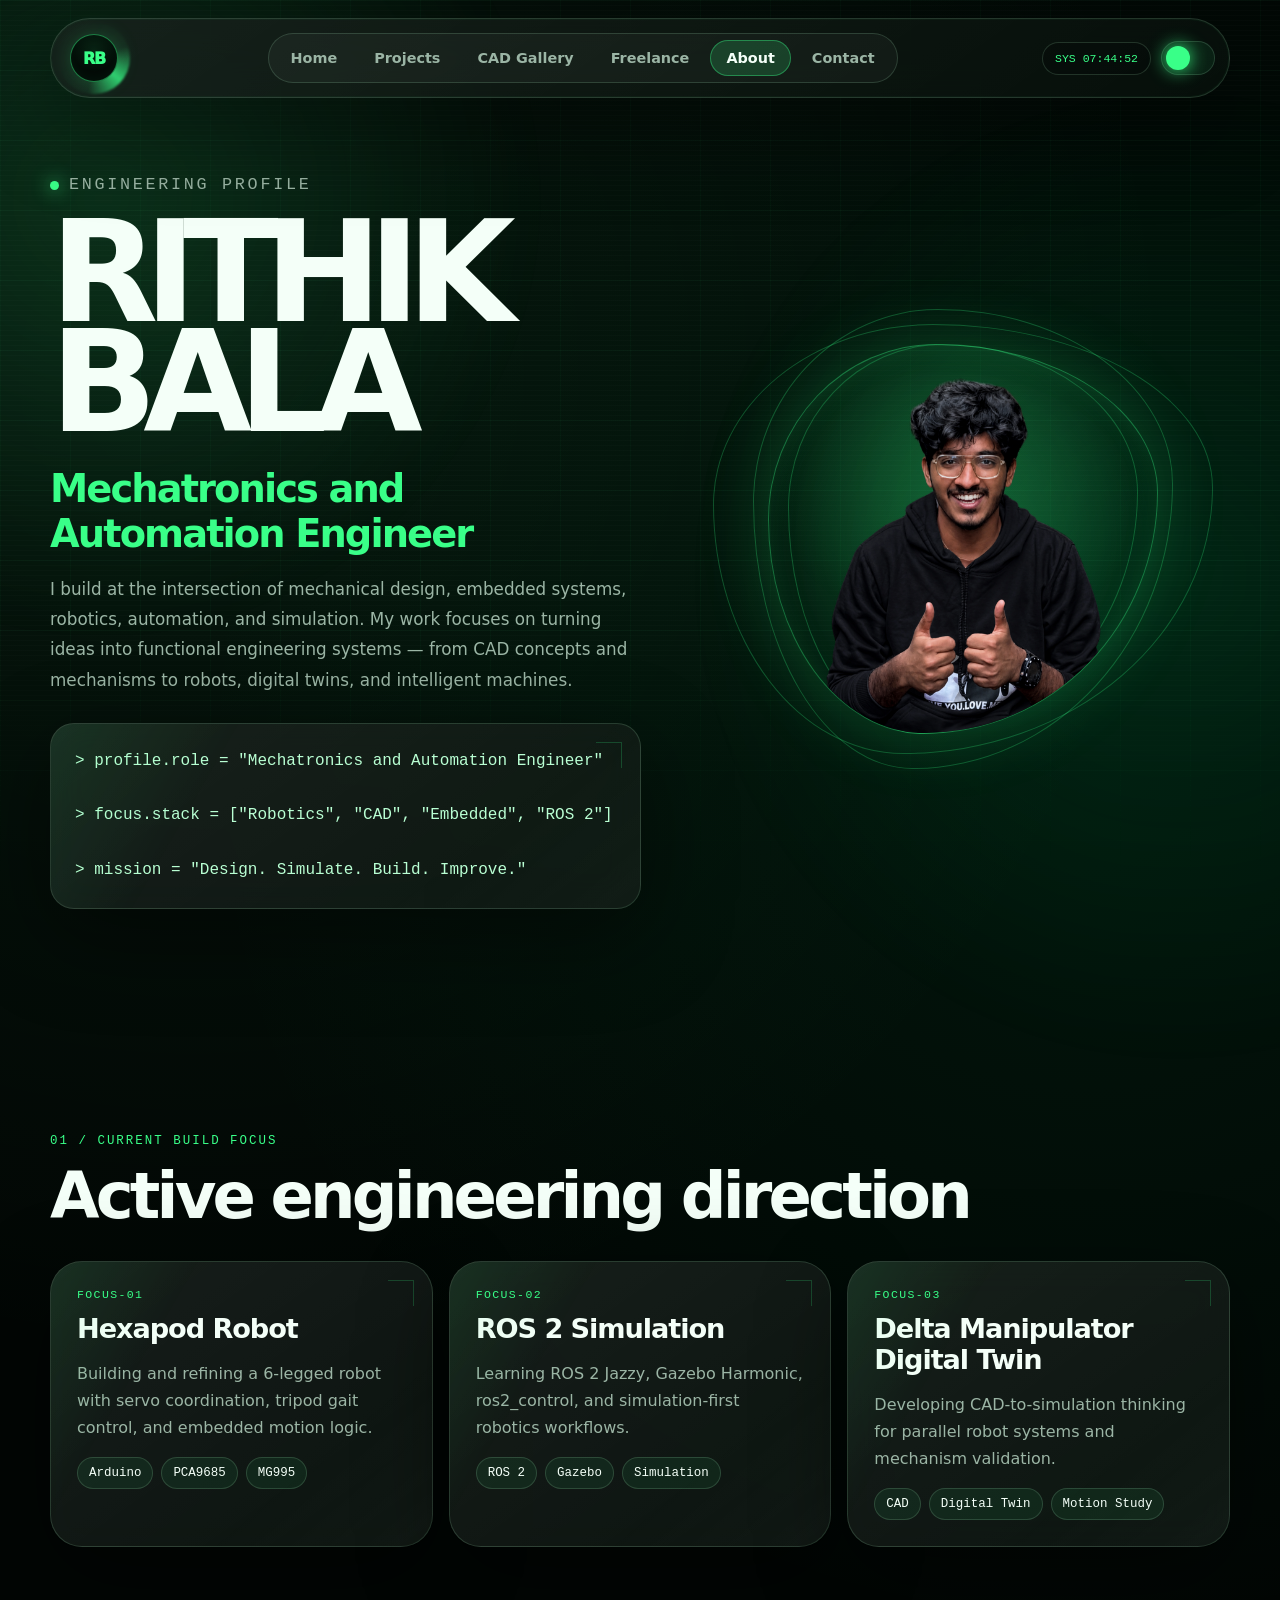
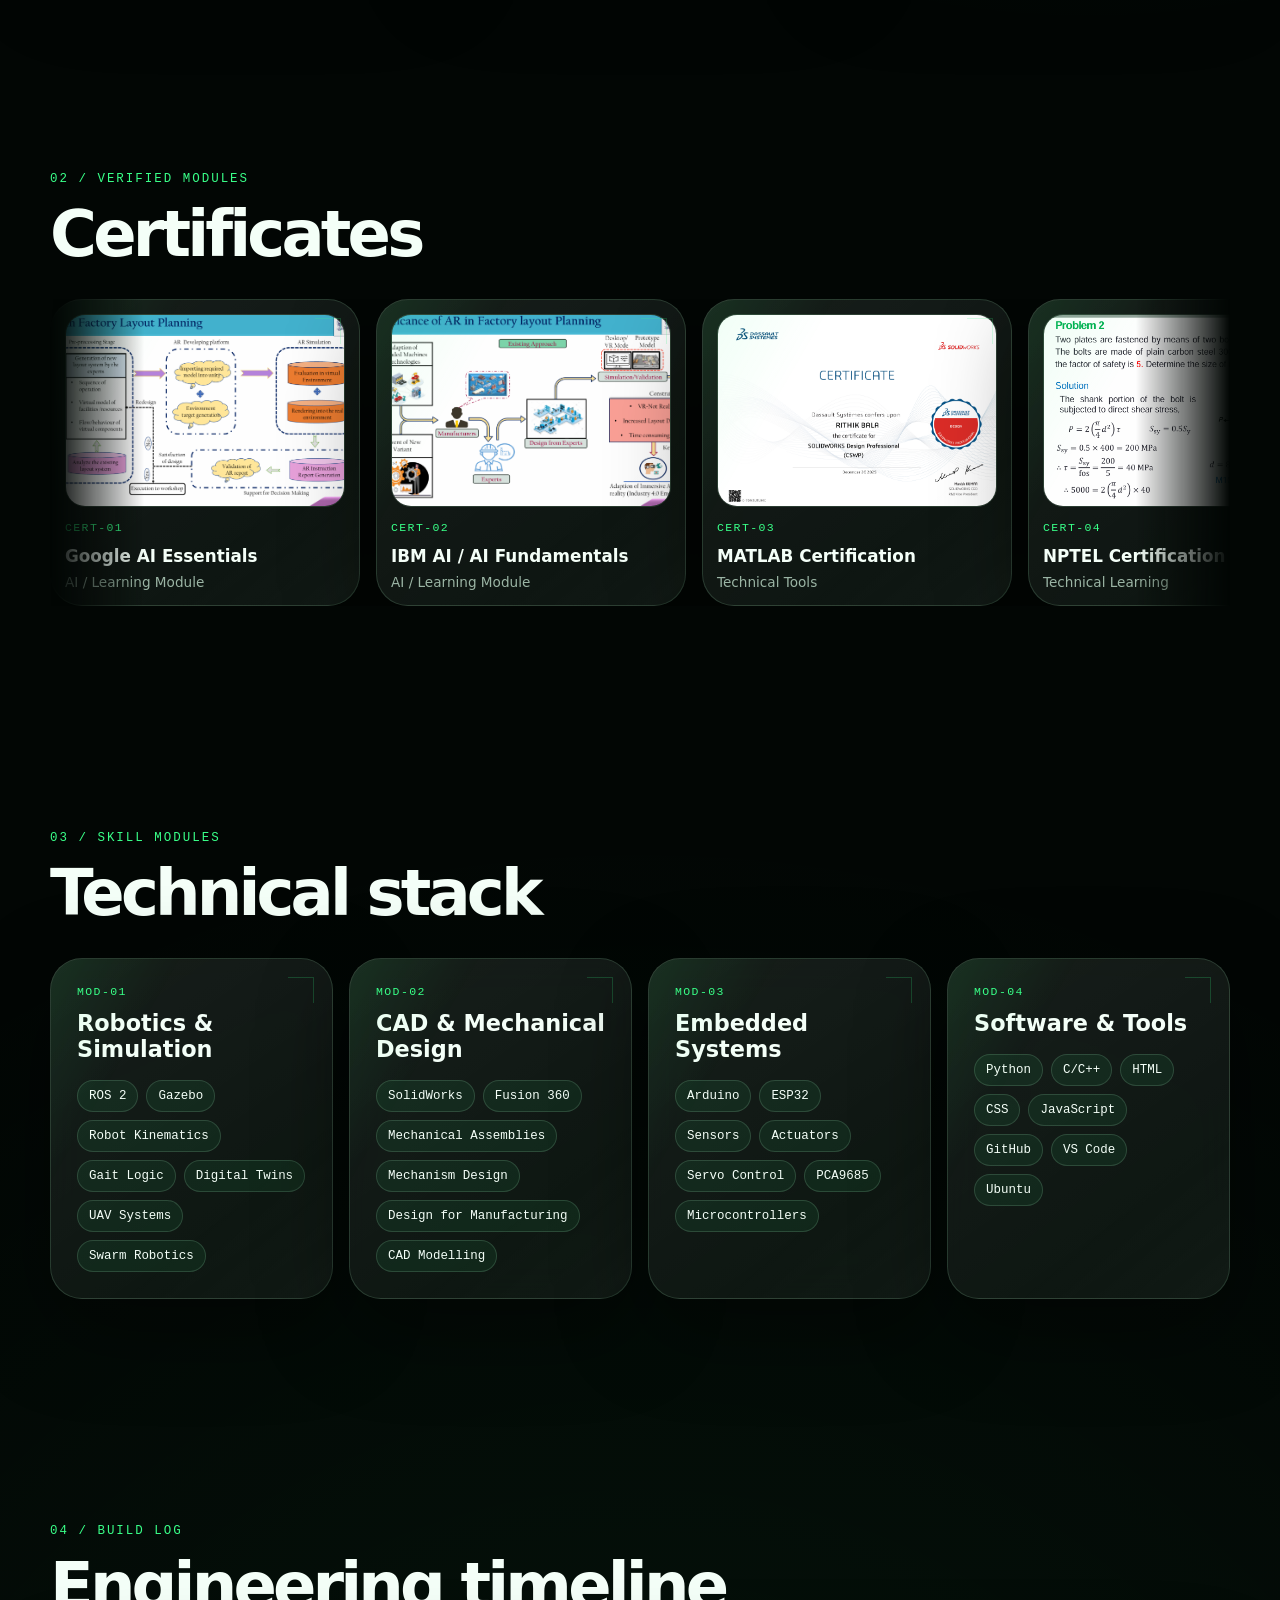
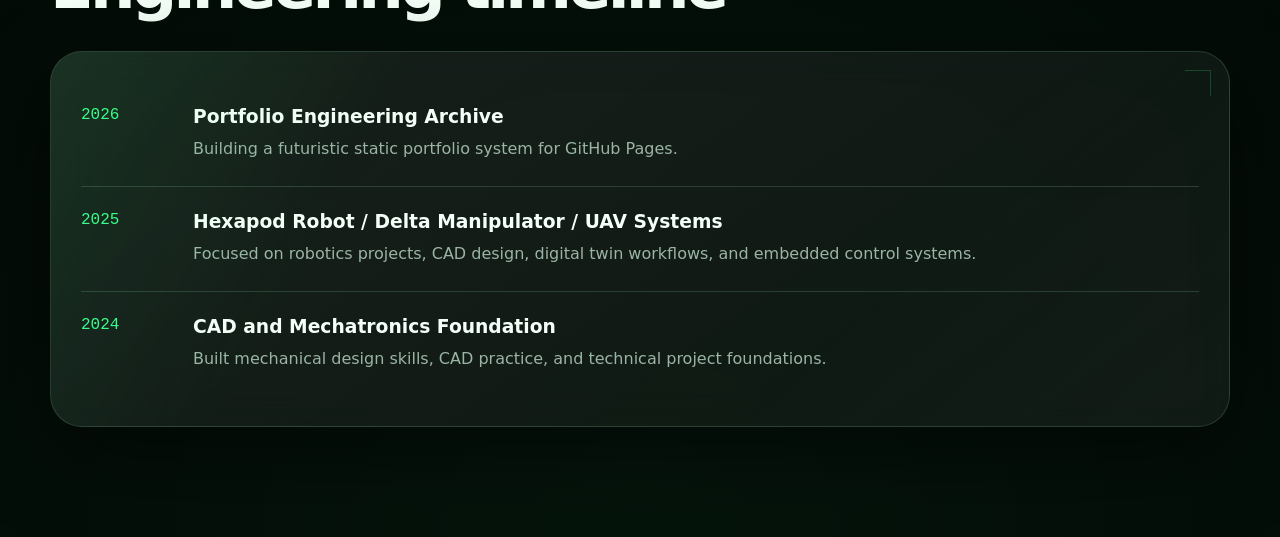
==== commit c8c2dde7: "Update print statement from 'Hello' to 'Goodbye'" ====
--- a/about.html
+++ b/about.html
@@ -10,6 +10,13 @@
     name="description"
     content="About RITHIK BALA - Mechatronics and Automation Engineer focused on robotics, CAD, embedded systems, ROS 2, automation and simulation."
   />
+  <!-- FAVICON -->
+<link rel="icon" href="favicon.ico" sizes="any">
+<link rel="icon" type="image/png" sizes="32x32" href="assets/images/favicon-32x32.png">
+<link rel="icon" type="image/png" sizes="16x16" href="assets/images/favicon-16x16.png">
+<link rel="apple-touch-icon" sizes="180x180" href="assets/images/apple-touch-icon.png">
+<link rel="manifest" href="site.webmanifest">
+<meta name="theme-color" content="#00ff88">
 
   <link rel="stylesheet" href="css/style.css" />
 </head>
--- a/css/style.css
+++ b/css/style.css
@@ -1,50 +1,75 @@
-/* ================================
-   RITHIK BALA PORTFOLIO
-   Static GitHub Pages Website
-   ================================ */
+/* =========================================================
+   RITHIK BALA — ENGINEERING ARCHIVE PORTFOLIO
+   Static GitHub Pages Portfolio
+   Theme: Green + Black + White
+   File: css/style.css
+   ========================================================= */
+
+/* -----------------------------
+   CSS VARIABLES
+----------------------------- */
 
 :root {
-  --bg: #020403;
-  --bg-2: #06110c;
-  --panel: rgba(11, 23, 18, 0.78);
-  --panel-solid: #0b1712;
-  --panel-soft: rgba(13, 35, 25, 0.65);
+  --bg: #020604;
+  --bg-soft: #07110c;
+  --bg-elevated: #0b1710;
+
   --text: #f4fff8;
-  --muted: #a8b8af;
-  --muted-2: #74857b;
-  --green: #00ff88;
-  --green-2: #3dffb5;
-  --green-soft: rgba(0, 255, 136, 0.14);
-  --green-glow: rgba(0, 255, 136, 0.28);
-  --border: rgba(61, 255, 181, 0.18);
-  --border-strong: rgba(61, 255, 181, 0.42);
-  --shadow: 0 24px 80px rgba(0, 0, 0, 0.45);
+  --muted: #9bb5a5;
+
+  --green: #39ff88;
+  --green-2: #00d46a;
+  --green-soft: rgba(57, 255, 136, 0.16);
+  --green-faint: rgba(57, 255, 136, 0.07);
+
+  --border: rgba(177, 255, 205, 0.16);
+  --border-strong: rgba(57, 255, 136, 0.38);
+
+  --glass: rgba(7, 17, 12, 0.72);
+  --glass-light: rgba(255, 255, 255, 0.05);
+
+  --shadow: 0 28px 90px rgba(0, 0, 0, 0.45);
+  --shadow-green: 0 0 35px rgba(57, 255, 136, 0.18);
+
   --radius-xl: 32px;
   --radius-lg: 24px;
-  --radius-md: 16px;
-  --radius-sm: 12px;
+  --radius-md: 18px;
+  --radius-pill: 999px;
+
   --container: 1180px;
-  --header-height: 82px;
-  --transition: 220ms ease;
-}
-
-html[data-theme="light"] {
-  --bg: #f5fff9;
-  --bg-2: #eafff3;
-  --panel: rgba(255, 255, 255, 0.78);
-  --panel-solid: #ffffff;
-  --panel-soft: rgba(226, 255, 239, 0.85);
-  --text: #06110c;
-  --muted: #355145;
-  --muted-2: #5c7368;
-  --green: #008f55;
-  --green-2: #00b86b;
-  --green-soft: rgba(0, 143, 85, 0.12);
-  --green-glow: rgba(0, 143, 85, 0.22);
-  --border: rgba(0, 143, 85, 0.18);
-  --border-strong: rgba(0, 143, 85, 0.36);
-  --shadow: 0 24px 80px rgba(0, 50, 30, 0.12);
-}
+
+  --font-main: Inter, ui-sans-serif, system-ui, -apple-system, BlinkMacSystemFont,
+    "Segoe UI", sans-serif;
+  --font-mono: "SFMono-Regular", Consolas, "Liberation Mono", monospace;
+}
+
+/* Light mode — still engineering themed */
+body.light-mode {
+  --bg: #eef8f1;
+  --bg-soft: #e4f3e9;
+  --bg-elevated: #ffffff;
+
+  --text: #07110c;
+  --muted: #496255;
+
+  --green: #008f4f;
+  --green-2: #00a85c;
+  --green-soft: rgba(0, 143, 79, 0.14);
+  --green-faint: rgba(0, 143, 79, 0.08);
+
+  --border: rgba(0, 80, 45, 0.18);
+  --border-strong: rgba(0, 143, 79, 0.35);
+
+  --glass: rgba(255, 255, 255, 0.72);
+  --glass-light: rgba(0, 0, 0, 0.04);
+
+  --shadow: 0 28px 80px rgba(0, 40, 20, 0.14);
+  --shadow-green: 0 0 32px rgba(0, 143, 79, 0.18);
+}
+
+/* -----------------------------
+   RESET / BASE
+----------------------------- */
 
 *,
 *::before,
@@ -54,25 +79,75 @@
 
 html {
   scroll-behavior: smooth;
-  background: var(--bg);
+  overflow-x: hidden;
 }
 
 body {
   margin: 0;
   min-height: 100vh;
-  font-family:
-    Inter, ui-sans-serif, system-ui, -apple-system, BlinkMacSystemFont,
-    "Segoe UI", sans-serif;
+  font-family: var(--font-main);
+  color: var(--text);
   background:
-    radial-gradient(circle at 20% 10%, var(--green-soft), transparent 32rem),
-    radial-gradient(circle at 80% 20%, rgba(61, 255, 181, 0.08), transparent 30rem),
-    linear-gradient(135deg, var(--bg), var(--bg-2));
-  color: var(--text);
+    radial-gradient(circle at 15% 10%, var(--green-faint), transparent 28%),
+    radial-gradient(circle at 85% 20%, rgba(0, 212, 106, 0.08), transparent 28%),
+    radial-gradient(circle at 50% 100%, rgba(57, 255, 136, 0.06), transparent 35%),
+    var(--bg);
   overflow-x: hidden;
-}
-
-body.nav-open {
-  overflow: hidden;
+  cursor: auto;
+  transition:
+    background 0.35s ease,
+    color 0.35s ease;
+}
+
+/* animated background glow */
+body::before {
+  content: "";
+  position: fixed;
+  inset: -20%;
+  pointer-events: none;
+  z-index: -3;
+  background:
+    radial-gradient(circle at 20% 30%, rgba(57, 255, 136, 0.12), transparent 26%),
+    radial-gradient(circle at 80% 60%, rgba(0, 212, 106, 0.1), transparent 30%);
+  filter: blur(20px);
+  animation: bgFloat 18s ease-in-out infinite alternate;
+}
+
+/* grid + scanlines */
+body::after {
+  content: "";
+  position: fixed;
+  inset: 0;
+  pointer-events: none;
+  z-index: -2;
+  background:
+    linear-gradient(rgba(57, 255, 136, 0.035) 1px, transparent 1px),
+    linear-gradient(90deg, rgba(57, 255, 136, 0.035) 1px, transparent 1px),
+    repeating-linear-gradient(
+      to bottom,
+      rgba(255, 255, 255, 0.018) 0,
+      rgba(255, 255, 255, 0.018) 1px,
+      transparent 1px,
+      transparent 5px
+    );
+  background-size: 70px 70px, 70px 70px, 100% 5px;
+  mask-image: linear-gradient(to bottom, black 0%, black 70%, transparent 100%);
+  opacity: 0.85;
+}
+
+@keyframes bgFloat {
+  from {
+    transform: translate3d(-2%, -1%, 0) scale(1);
+  }
+
+  to {
+    transform: translate3d(2%, 1%, 0) scale(1.06);
+  }
+}
+
+::selection {
+  color: #001b0c;
+  background: var(--green);
 }
 
 a {
@@ -80,1434 +155,2350 @@
   text-decoration: none;
 }
 
+button,
+a,
+[data-popup],
+.filter-btn {
+  cursor: pointer;
+}
+
 img,
 video {
   max-width: 100%;
+  display: block;
 }
 
 button {
   font: inherit;
 }
 
-::selection {
-  background: var(--green);
-  color: #001a0d;
-}
+/* -----------------------------
+   CUSTOM SCROLLBAR
+----------------------------- */
+
+::-webkit-scrollbar {
+  width: 9px;
+}
+
+::-webkit-scrollbar-track {
+  background: var(--bg);
+}
+
+::-webkit-scrollbar-thumb {
+  background: linear-gradient(var(--green), var(--green-2));
+  border-radius: var(--radius-pill);
+  border: 2px solid var(--bg);
+}
+
+/* -----------------------------
+   GLOBAL LAYOUT
+----------------------------- */
 
 .container {
   width: min(var(--container), calc(100% - 40px));
   margin-inline: auto;
 }
 
-/* ================================
-   Global Visual Layers
-   ================================ */
-
-.noise-layer {
+.section {
+  padding: 110px 0;
+  position: relative;
+}
+
+.page-section {
+  position: relative;
+}
+
+.page-top {
+  padding-top: 170px;
+}
+
+.glass-card {
+  background:
+    linear-gradient(145deg, rgba(255, 255, 255, 0.07), rgba(255, 255, 255, 0.025)),
+    var(--glass);
+  border: 1px solid var(--border);
+  box-shadow: var(--shadow);
+  backdrop-filter: blur(18px);
+  border-radius: var(--radius-xl);
+  position: relative;
+  overflow: hidden;
+}
+
+.glass-card::before {
+  content: "";
+  position: absolute;
+  inset: 0;
+  pointer-events: none;
+  background:
+    linear-gradient(120deg, rgba(57, 255, 136, 0.16), transparent 28%),
+    linear-gradient(320deg, rgba(255, 255, 255, 0.05), transparent 34%);
+  opacity: 0.55;
+}
+
+.eyebrow {
+  margin: 0 0 18px;
+  display: inline-flex;
+  align-items: center;
+  gap: 10px;
+  font-family: var(--font-mono);
+  font-size: 0.78rem;
+  letter-spacing: 0.16em;
+  text-transform: uppercase;
+  color: var(--green);
+}
+
+.status-dot {
+  width: 9px;
+  height: 9px;
+  border-radius: 50%;
+  background: var(--green);
+  box-shadow: 0 0 18px var(--green);
+  animation: pulseDot 1.7s ease-in-out infinite;
+}
+
+@keyframes pulseDot {
+  0%,
+  100% {
+    transform: scale(1);
+    opacity: 1;
+  }
+
+  50% {
+    transform: scale(1.5);
+    opacity: 0.5;
+  }
+}
+
+.section-top {
+  display: flex;
+  justify-content: space-between;
+  align-items: end;
+  gap: 24px;
+  margin-bottom: 34px;
+}
+
+.section-top h2,
+.center-heading h2 {
+  margin: 0;
+  font-size: clamp(2rem, 5vw, 4.8rem);
+  letter-spacing: -0.06em;
+  line-height: 0.95;
+}
+
+.center-heading {
+  text-align: center;
+  max-width: 760px;
+  margin: 0 auto 44px;
+}
+
+.center-heading p:last-child {
+  color: var(--muted);
+  font-size: 1.05rem;
+}
+
+/* -----------------------------
+   BUTTONS / LINKS / TAGS
+----------------------------- */
+
+.btn {
+  display: inline-flex;
+  align-items: center;
+  justify-content: center;
+  min-height: 46px;
+  padding: 0 20px;
+  border-radius: var(--radius-pill);
+  border: 1px solid var(--border);
+  font-weight: 700;
+  font-size: 0.92rem;
+  transition:
+    transform 0.25s ease,
+    box-shadow 0.25s ease,
+    border-color 0.25s ease,
+    background 0.25s ease;
+  position: relative;
+  overflow: hidden;
+  isolation: isolate;
+}
+
+.btn::after {
+  content: "";
+  position: absolute;
+  inset: 0;
+  background: linear-gradient(120deg, transparent, rgba(255, 255, 255, 0.18), transparent);
+  transform: translateX(-110%);
+  transition: transform 0.55s ease;
+  z-index: -1;
+}
+
+.btn:hover::after {
+  transform: translateX(110%);
+}
+
+.btn:hover {
+  transform: translateY(-3px);
+}
+
+.btn-primary {
+  color: #001b0c;
+  background: linear-gradient(135deg, var(--green), var(--green-2));
+  box-shadow: var(--shadow-green);
+}
+
+.btn-secondary {
+  color: var(--text);
+  background: var(--green-soft);
+}
+
+.btn-ghost {
+  color: var(--text);
+  background: transparent;
+}
+
+.text-link,
+.card-link {
+  color: var(--green);
+  font-weight: 800;
+  display: inline-flex;
+  margin-top: 18px;
+}
+
+.mini-tags,
+.skill-chip-grid,
+.stack-list,
+.popup-tags {
+  display: flex;
+  flex-wrap: wrap;
+  gap: 8px;
+}
+
+.mini-tags span,
+.skill-chip-grid span,
+.stack-list span,
+.popup-tags span {
+  padding: 8px 11px;
+  border-radius: var(--radius-pill);
+  border: 1px solid var(--border);
+  background: var(--green-faint);
+  color: var(--text);
+  font-size: 0.78rem;
+  font-family: var(--font-mono);
+}
+
+/* Premium CTA arrow button */
+
+.cta-arrow-btn {
+  gap: 12px;
+  padding-right: 8px;
+  min-width: 170px;
+  justify-content: space-between;
+}
+
+.cta-arrow-btn span {
+  display: inline-flex;
+  align-items: center;
+}
+
+.cta-arrow-btn b {
+  width: 34px;
+  height: 34px;
+  display: grid;
+  place-items: center;
+  flex: 0 0 auto;
+  border-radius: 50%;
+  color: #001b0c;
+  background: rgba(255, 255, 255, 0.75);
+  font-size: 0.95rem;
+  transition:
+    transform 0.25s ease,
+    background 0.25s ease;
+}
+
+.cta-arrow-btn:hover b {
+  transform: translate(2px, -2px);
+  background: #ffffff;
+}
+
+body.light-mode .cta-arrow-btn b {
+  background: rgba(255, 255, 255, 0.9);
+}
+
+/* -----------------------------
+   BOOT LOADER
+----------------------------- */
+
+.boot-loader {
   position: fixed;
   inset: 0;
-  z-index: 100;
+  z-index: 9999;
+  display: grid;
+  place-items: center;
+  background:
+    radial-gradient(circle at center, rgba(57, 255, 136, 0.12), transparent 35%),
+    #000;
+  transition:
+    opacity 0.6s ease,
+    visibility 0.6s ease;
+}
+
+.boot-loader.hidden {
+  opacity: 0;
+  visibility: hidden;
+}
+
+.boot-card {
+  width: min(420px, calc(100% - 40px));
+  padding: 34px;
+  border-radius: 28px;
+  border: 1px solid rgba(57, 255, 136, 0.35);
+  background: rgba(0, 10, 5, 0.78);
+  box-shadow: 0 0 80px rgba(57, 255, 136, 0.2);
+  text-align: center;
+}
+
+.boot-logo {
+  width: 76px;
+  height: 76px;
+  display: grid;
+  place-items: center;
+  margin: 0 auto 18px;
+  border-radius: 50%;
+  border: 1px solid var(--green);
+  color: var(--green);
+  font-weight: 900;
+  letter-spacing: -0.08em;
+  font-size: 1.4rem;
+  box-shadow: 0 0 35px rgba(57, 255, 136, 0.28);
+}
+
+.boot-card p {
+  margin: 0 0 20px;
+  font-family: var(--font-mono);
+  color: var(--green);
+  letter-spacing: 0.16em;
+  font-size: 0.75rem;
+}
+
+.boot-lines {
+  display: grid;
+  gap: 8px;
+  text-align: left;
+  color: #b9ffd3;
+  font-family: var(--font-mono);
+  font-size: 0.75rem;
+  opacity: 0.9;
+}
+
+.boot-progress {
+  height: 7px;
+  margin-top: 22px;
+  border-radius: 99px;
+  background: rgba(255, 255, 255, 0.08);
+  overflow: hidden;
+}
+
+.boot-progress span {
+  display: block;
+  height: 100%;
+  width: 100%;
+  background: linear-gradient(90deg, transparent, var(--green), transparent);
+  animation: bootLoad 1.4s ease forwards;
+}
+
+@keyframes bootLoad {
+  from {
+    transform: translateX(-100%);
+  }
+
+  to {
+    transform: translateX(0);
+  }
+}
+
+/* -----------------------------
+   HEADER / PREMIUM RESPONSIVE NAVBAR
+----------------------------- */
+
+.site-header {
+  position: fixed;
+  top: 18px;
+  left: 0;
+  width: 100%;
+  z-index: 1000;
   pointer-events: none;
-  opacity: 0.09;
-  mix-blend-mode: overlay;
-  background-image:
-    repeating-radial-gradient(circle at 0 0, rgba(255, 255, 255, 0.35) 0 1px, transparent 1px 2px);
-  background-size: 3px 3px;
-  animation: noiseShift 900ms steps(2) infinite;
-}
-
-@keyframes noiseShift {
-  0% { transform: translate(0, 0); }
-  25% { transform: translate(-1%, 1%); }
-  50% { transform: translate(1%, -1%); }
-  75% { transform: translate(-1%, -1%); }
-  100% { transform: translate(0, 0); }
-}
-
-.scanline-layer {
-  position: fixed;
-  inset: 0;
-  z-index: 99;
-  pointer-events: none;
-  opacity: 0.08;
-  background: linear-gradient(
-    to bottom,
-    transparent 0%,
-    rgba(61, 255, 181, 0.2) 50%,
-    transparent 100%
-  );
-  background-size: 100% 6px;
-}
-
-/* Reduced cursor glow */
-
-.cursor-glow {
-  position: fixed;
-  width: 220px;
-  height: 220px;
+}
+
+.navbar {
+  pointer-events: auto;
+  min-height: 76px;
+  display: flex;
+  align-items: center;
+  justify-content: space-between;
+  gap: 18px;
+  padding: 10px 14px;
+  border-radius: var(--radius-pill);
+  border: 1px solid var(--border);
+  background:
+    linear-gradient(145deg, rgba(255, 255, 255, 0.07), rgba(255, 255, 255, 0.015)),
+    rgba(3, 12, 7, 0.78);
+  backdrop-filter: blur(22px);
+  box-shadow:
+    var(--shadow),
+    inset 0 0 0 1px rgba(57, 255, 136, 0.04);
+  position: relative;
+}
+
+body.light-mode .navbar {
+  background:
+    linear-gradient(145deg, rgba(255, 255, 255, 0.86), rgba(255, 255, 255, 0.58)),
+    rgba(255, 255, 255, 0.74);
+}
+
+.brand {
+  width: 58px;
+  height: 58px;
+  display: grid;
+  place-items: center;
+  position: relative;
+  flex: 0 0 auto;
+}
+
+.brand-glow {
+  position: absolute;
+  inset: -7px;
   border-radius: 50%;
-  background: radial-gradient(
-    circle,
-    rgba(0, 255, 136, 0.12),
-    rgba(0, 255, 136, 0.045) 35%,
-    transparent 50%
-  );
-  pointer-events: none;
-  z-index: 1;
-  transform: translate(-50%, -50%);
-  opacity: 0;
-  transition: opacity 200ms ease;
-  will-change: transform;
-}
+  background:
+    conic-gradient(
+      from 0deg,
+      transparent 0deg,
+      rgba(57, 255, 136, 0.05) 70deg,
+      rgba(57, 255, 136, 0.9) 130deg,
+      rgba(57, 255, 136, 0.05) 190deg,
+      transparent 260deg,
+      transparent 360deg
+    );
+  filter: blur(1px);
+  animation: logoSpin 4s linear infinite;
+  opacity: 0.85;
+}
+
+.brand-mark {
+  width: 48px;
+  height: 48px;
+  display: grid;
+  place-items: center;
+  border-radius: 50%;
+  color: var(--green);
+  background:
+    radial-gradient(circle at 50% 35%, rgba(57, 255, 136, 0.12), transparent 55%),
+    #020604;
+  border: 1px solid rgba(57, 255, 136, 0.48);
+  font-weight: 950;
+  letter-spacing: -0.08em;
+  box-shadow:
+    0 0 22px rgba(57, 255, 136, 0.22),
+    inset 0 0 20px rgba(57, 255, 136, 0.08);
+  position: relative;
+  z-index: 2;
+}
+
+body.light-mode .brand-mark {
+  background: #ffffff;
+  color: var(--green);
+}
+
+@keyframes logoSpin {
+  to {
+    transform: rotate(360deg);
+  }
+}
+
+.nav-panel {
+  display: flex;
+  align-items: center;
+  justify-content: space-between;
+  gap: 18px;
+  flex: 1;
+  min-width: 0;
+}
+
+.nav-links {
+  display: flex;
+  align-items: center;
+  gap: 5px;
+  padding: 6px;
+  border-radius: var(--radius-pill);
+  background: rgba(255, 255, 255, 0.035);
+  border: 1px solid var(--border);
+  margin-inline: auto;
+}
+
+.nav-link {
+  padding: 10px 16px;
+  border-radius: var(--radius-pill);
+  color: var(--muted);
+  font-size: 0.9rem;
+  font-weight: 800;
+  transition:
+    color 0.25s ease,
+    background 0.25s ease,
+    box-shadow 0.25s ease,
+    transform 0.25s ease;
+  white-space: nowrap;
+}
+
+.nav-link:hover,
+.nav-link.active {
+  color: var(--text);
+  background: var(--green-soft);
+  box-shadow: inset 0 0 0 1px var(--border-strong);
+}
+
+.nav-link:hover {
+  transform: translateY(-1px);
+}
+
+.nav-tools {
+  display: flex;
+  align-items: center;
+  gap: 10px;
+  flex: 0 0 auto;
+}
+
+.system-clock {
+  font-family: var(--font-mono);
+  color: var(--green);
+  font-size: 0.72rem;
+  border: 1px solid var(--border);
+  border-radius: var(--radius-pill);
+  padding: 9px 12px;
+  background: rgba(0, 0, 0, 0.18);
+  white-space: nowrap;
+}
+
+.theme-toggle {
+  width: 54px;
+  height: 34px;
+  border: 1px solid var(--border);
+  border-radius: var(--radius-pill);
+  background: var(--green-faint);
+  padding: 4px;
+  position: relative;
+}
+
+.theme-toggle span {
+  display: block;
+  width: 24px;
+  height: 24px;
+  border-radius: 50%;
+  background: var(--green);
+  box-shadow: 0 0 18px var(--green);
+  transition: transform 0.25s ease;
+}
+
+body.light-mode .theme-toggle span {
+  transform: translateX(18px);
+}
+
+.mobile-menu-btn {
+  display: none;
+  width: 46px;
+  height: 46px;
+  border-radius: 50%;
+  border: 1px solid var(--border);
+  background: var(--green-faint);
+  position: relative;
+  z-index: 5;
+}
+
+.mobile-menu-btn span {
+  display: block;
+  width: 18px;
+  height: 2px;
+  margin: 5px auto;
+  border-radius: 99px;
+  background: var(--green);
+  transition:
+    transform 0.25s ease,
+    opacity 0.25s ease;
+}
+
+.mobile-menu-btn.active span:first-child {
+  transform: translateY(3.5px) rotate(45deg);
+}
+
+.mobile-menu-btn.active span:last-child {
+  transform: translateY(-3.5px) rotate(-45deg);
+}
+
+/* medium screens */
+@media (max-width: 980px) {
+  .navbar {
+    width: min(100% - 28px, var(--container));
+  }
+
+  .nav-link {
+    padding: 9px 12px;
+    font-size: 0.82rem;
+  }
+
+  .system-clock {
+    display: none;
+  }
+}
+
+/* mobile dropdown */
+@media (max-width: 760px) {
+  .site-header {
+    top: 10px;
+  }
+
+  .navbar {
+    min-height: 66px;
+    border-radius: 28px;
+    padding: 9px 10px;
+  }
+
+  .brand {
+    width: 50px;
+    height: 50px;
+  }
+
+  .brand-mark {
+    width: 42px;
+    height: 42px;
+  }
+
+  .mobile-menu-btn {
+    display: block;
+  }
+
+  .nav-panel {
+    position: absolute;
+    top: calc(100% + 10px);
+    left: 0;
+    right: 0;
+    display: grid;
+    gap: 10px;
+    padding: 12px;
+    border-radius: 26px;
+    border: 1px solid var(--border);
+    background:
+      linear-gradient(145deg, rgba(255, 255, 255, 0.08), rgba(255, 255, 255, 0.025)),
+      rgba(3, 12, 7, 0.92);
+    backdrop-filter: blur(22px);
+    box-shadow: var(--shadow);
+    opacity: 0;
+    visibility: hidden;
+    transform: translateY(-8px);
+    transition:
+      opacity 0.25s ease,
+      visibility 0.25s ease,
+      transform 0.25s ease;
+  }
+
+  body.light-mode .nav-panel {
+    background:
+      linear-gradient(145deg, rgba(255, 255, 255, 0.9), rgba(255, 255, 255, 0.62)),
+      rgba(255, 255, 255, 0.9);
+  }
+
+  .nav-panel.active {
+    opacity: 1;
+    visibility: visible;
+    transform: translateY(0);
+  }
+
+  .nav-links {
+    width: 100%;
+    display: grid;
+    grid-template-columns: repeat(2, minmax(0, 1fr));
+    gap: 8px;
+    padding: 0;
+    border: 0;
+    background: transparent;
+  }
+
+  .nav-link {
+    width: 100%;
+    text-align: center;
+    padding: 13px 12px;
+    border: 1px solid var(--border);
+    background: var(--green-faint);
+  }
+
+  .nav-tools {
+    width: 100%;
+    justify-content: space-between;
+    padding-top: 4px;
+  }
+
+  .system-clock {
+    display: block;
+  }
+}
+
+@media (max-width: 430px) {
+  .nav-links {
+    grid-template-columns: 1fr;
+  }
+}
+
+/* -----------------------------
+   SCROLL PROGRESS / BACK TO TOP
+----------------------------- */
 
 .scroll-progress {
   position: fixed;
   top: 0;
   left: 0;
+  width: 100%;
   height: 3px;
+  z-index: 2000;
+  background: transparent;
+}
+
+.scroll-progress span {
+  display: block;
   width: 0%;
+  height: 100%;
   background: linear-gradient(90deg, var(--green), var(--green-2));
-  z-index: 9999;
-  box-shadow: 0 0 18px var(--green-glow);
-}
-
-/* ================================
-   Header / Navbar
-   ================================ */
-
-.site-header {
+  box-shadow: 0 0 20px var(--green);
+}
+
+.back-to-top {
   position: fixed;
-  top: 0;
-  left: 0;
-  width: 100%;
-  height: var(--header-height);
-  z-index: 1000;
-  transition: var(--transition);
-}
-
-.site-header.scrolled {
-  background: rgba(2, 4, 3, 0.68);
-  backdrop-filter: blur(18px);
-  border-bottom: 1px solid var(--border);
-}
-
-html[data-theme="light"] .site-header.scrolled {
-  background: rgba(245, 255, 249, 0.78);
-}
-
-.navbar {
-  height: var(--header-height);
-  display: flex;
+  right: 22px;
+  bottom: 22px;
+  z-index: 900;
+  width: 46px;
+  height: 46px;
+  border-radius: 50%;
+  border: 1px solid var(--border);
+  background: var(--glass);
+  color: var(--green);
+  box-shadow: var(--shadow);
+  opacity: 0;
+  visibility: hidden;
+  transform: translateY(12px);
+  transition: 0.25s ease;
+}
+
+.back-to-top.visible {
+  opacity: 1;
+  visibility: visible;
+  transform: translateY(0);
+}
+
+/* -----------------------------
+   HOME HERO
+----------------------------- */
+
+.home-hero {
+  min-height: 100vh;
+  padding: 170px 0 90px;
+  display: grid;
   align-items: center;
-  justify-content: space-between;
-}
-
-.logo {
-  width: 48px;
-  height: 48px;
-  border: 1px solid var(--border-strong);
-  border-radius: 50%;
-  display: grid;
-  place-items: center;
-  color: var(--green);
-  font-weight: 800;
-  letter-spacing: -0.06em;
-  background: var(--panel);
-  box-shadow: 0 0 28px rgba(0, 255, 136, 0.08);
-  position: relative;
   overflow: hidden;
 }
 
-.logo::before {
-  content: "";
-  position: absolute;
-  inset: -50%;
-  background: conic-gradient(transparent, var(--green), transparent 30%);
-  animation: rotate 5s linear infinite;
-  opacity: 0.35;
-}
-
-.logo span {
-  position: relative;
-  z-index: 1;
-  width: 42px;
-  height: 42px;
-  border-radius: 50%;
-  display: grid;
-  place-items: center;
-  background: var(--bg);
-}
-
-@keyframes rotate {
-  to { transform: rotate(360deg); }
-}
-
-.nav-menu {
-  display: flex;
-  align-items: center;
-  gap: 8px;
-  padding: 8px;
-  border: 1px solid var(--border);
-  border-radius: 999px;
-  background: rgba(11, 23, 18, 0.5);
-  backdrop-filter: blur(14px);
-}
-
-html[data-theme="light"] .nav-menu {
-  background: rgba(255, 255, 255, 0.6);
-}
-
-.nav-link,
-.theme-toggle {
-  border: 0;
-  color: var(--muted);
-  background: transparent;
-  padding: 10px 14px;
-  border-radius: 999px;
-  cursor: pointer;
-  transition: var(--transition);
-  font-size: 0.92rem;
-}
-
-.nav-link:hover,
-.nav-link.active,
-.theme-toggle:hover {
-  color: var(--text);
-  background: var(--green-soft);
-}
-
-.nav-link.active {
-  color: var(--green);
-}
-
-.theme-toggle {
-  border: 1px solid var(--border);
-}
-
-.nav-toggle {
-  display: none;
-  width: 48px;
-  height: 48px;
-  border: 1px solid var(--border);
-  border-radius: 50%;
-  background: var(--panel);
-  cursor: pointer;
-  position: relative;
-}
-
-.nav-toggle span {
-  position: absolute;
-  left: 14px;
-  width: 20px;
-  height: 2px;
-  background: var(--text);
-  transition: var(--transition);
-}
-
-.nav-toggle span:first-child {
-  top: 18px;
-}
-
-.nav-toggle span:last-child {
-  top: 28px;
-}
-
-.nav-toggle.active span:first-child {
-  transform: rotate(45deg);
-  top: 23px;
-}
-
-.nav-toggle.active span:last-child {
-  transform: rotate(-45deg);
-  top: 23px;
-}
-
-/* ================================
-   Hero
-   ================================ */
-
-.hero {
-  position: relative;
-  min-height: 100vh;
-  padding-top: var(--header-height);
-  overflow: hidden;
-  display: flex;
-  align-items: center;
-}
-
-.hero-video {
+.hero-bg-video {
   position: absolute;
   inset: 0;
   width: 100%;
   height: 100%;
   object-fit: cover;
-  opacity: 0.45;
-  filter: saturate(1.3) contrast(1.1);
-}
-
-.hero-overlay {
+  opacity: 0.24;
+  z-index: -4;
+}
+
+.hero-video-overlay {
   position: absolute;
   inset: 0;
+  z-index: -3;
   background:
-    radial-gradient(circle at 70% 40%, rgba(0, 255, 136, 0.16), transparent 32rem),
-    linear-gradient(90deg, rgba(2, 4, 3, 0.95), rgba(2, 4, 3, 0.62), rgba(2, 4, 3, 0.9));
-}
-
-html[data-theme="light"] .hero-overlay {
+    linear-gradient(90deg, var(--bg) 0%, rgba(2, 6, 4, 0.75) 45%, rgba(2, 6, 4, 0.4) 100%),
+    radial-gradient(circle at 72% 35%, rgba(57, 255, 136, 0.2), transparent 32%);
+}
+
+body.light-mode .hero-video-overlay {
   background:
-    radial-gradient(circle at 70% 40%, rgba(0, 143, 85, 0.18), transparent 32rem),
-    linear-gradient(90deg, rgba(245, 255, 249, 0.95), rgba(245, 255, 249, 0.75), rgba(245, 255, 249, 0.95));
-}
-
-.grid-overlay {
-  position: absolute;
-  inset: 0;
-  pointer-events: none;
-  background-image:
-    linear-gradient(var(--border) 1px, transparent 1px),
-    linear-gradient(90deg, var(--border) 1px, transparent 1px);
-  background-size: 72px 72px;
-  mask-image: radial-gradient(circle at center, black, transparent 78%);
-  animation: gridMove 18s linear infinite;
-  opacity: 0.42;
-}
-
-@keyframes gridMove {
-  from { transform: translateY(0); }
-  to { transform: translateY(72px); }
-}
-
-.hero-inner {
+    linear-gradient(90deg, rgba(238, 248, 241, 0.95), rgba(238, 248, 241, 0.78)),
+    radial-gradient(circle at 72% 35%, rgba(0, 143, 79, 0.18), transparent 32%);
+}
+
+.hero-grid {
+  display: grid;
+  grid-template-columns: 1.15fr 0.85fr;
+  gap: 42px;
+  align-items: center;
+}
+
+.hero-title {
+  margin: 0;
   position: relative;
-  z-index: 2;
-  display: grid;
-  grid-template-columns: 1.2fr 0.8fr;
-  gap: 48px;
-  align-items: center;
-  padding-block: 120px 110px;
-}
-
-.eyebrow,
-.section-kicker {
-  display: inline-flex;
-  align-items: center;
-  gap: 10px;
+  width: fit-content;
+  font-size: clamp(4.4rem, 13vw, 12rem);
+  line-height: 0.78;
+  letter-spacing: -0.10em;
+  font-weight: 950;
+  text-transform: uppercase;
+}
+
+.hero-title span {
+  display: block;
+}
+
+.hero-role {
+  margin: 26px 0 16px;
   color: var(--green);
-  font-size: 0.78rem;
-  font-weight: 800;
-  letter-spacing: 0.18em;
-  text-transform: uppercase;
-}
-
-.pulse-dot {
-  width: 9px;
-  height: 9px;
-  background: var(--green);
-  border-radius: 50%;
-  box-shadow: 0 0 20px var(--green);
-  animation: pulse 1.5s infinite;
-}
-
-@keyframes pulse {
-  0%, 100% { opacity: 1; transform: scale(1); }
-  50% { opacity: 0.35; transform: scale(1.6); }
-}
-
-.hero-title {
-  margin: 18px 0 10px;
-  font-size: clamp(4rem, 11vw, 9.8rem);
-  line-height: 0.82;
-  letter-spacing: -0.09em;
-  font-weight: 950;
-  max-width: 900px;
-  text-transform: uppercase;
-}
-
-.glitch-text {
-  position: relative;
-}
-
-.glitch-text::before,
-.glitch-text::after {
+  font-size: clamp(1.25rem, 3vw, 2.2rem);
+  letter-spacing: -0.04em;
+}
+
+.hero-description {
+  max-width: 640px;
+  color: var(--muted);
+  font-size: clamp(1rem, 1.7vw, 1.2rem);
+  line-height: 1.75;
+}
+
+.hero-actions {
+  display: flex;
+  flex-wrap: wrap;
+  gap: 12px;
+  margin-top: 30px;
+}
+
+/* Hover-only glitch effect */
+.glitch-hover::before,
+.glitch-hover::after {
   content: attr(data-text);
   position: absolute;
   inset: 0;
   pointer-events: none;
   opacity: 0;
-}
-
-.glitch-text::before {
-  color: var(--green);
-  transform: translate(2px, 0);
-}
-
-.glitch-text::after {
-  color: var(--green-2);
-  transform: translate(-2px, 0);
-}
-
-.glitch-text:hover::before,
-.glitch-text:hover::after {
-  opacity: 0.5;
-  animation: glitch 520ms steps(2) infinite;
-}
-
-@keyframes glitch {
-  0% { clip-path: inset(0 0 80% 0); }
-  25% { clip-path: inset(20% 0 50% 0); }
-  50% { clip-path: inset(60% 0 20% 0); }
-  75% { clip-path: inset(40% 0 40% 0); }
-  100% { clip-path: inset(0 0 80% 0); }
-}
-
-.hero-subtitle {
-  margin: 0;
-  color: var(--green-2);
-  font-size: clamp(1.2rem, 2vw, 1.75rem);
-  font-weight: 700;
-}
-
-.hero-description {
-  max-width: 680px;
-  margin: 22px 0 0;
-  color: var(--muted);
-  font-size: clamp(1rem, 1.4vw, 1.18rem);
-  line-height: 1.8;
-}
-
-.hero-actions {
-  display: flex;
-  flex-wrap: wrap;
-  gap: 14px;
-  margin-top: 34px;
-}
-
-.btn {
-  display: inline-flex;
-  align-items: center;
-  justify-content: center;
-  min-height: 48px;
-  padding: 0 20px;
-  border-radius: 999px;
-  font-weight: 800;
-  font-size: 0.92rem;
-  transition: var(--transition);
-  position: relative;
-  overflow: hidden;
-  isolation: isolate;
-}
-
-.btn::before {
-  content: "";
-  position: absolute;
-  inset: 0;
-  transform: translateX(-110%);
-  background: linear-gradient(90deg, transparent, rgba(255,255,255,0.35), transparent);
-  transition: 500ms ease;
-  z-index: -1;
-}
-
-.btn:hover::before {
-  transform: translateX(110%);
-}
-
-.btn-primary {
-  background: var(--green);
-  color: #001a0d;
-  box-shadow: 0 0 30px var(--green-glow);
-}
-
-.btn-primary:hover {
-  transform: translateY(-3px);
-}
-
-.btn-secondary {
-  border: 1px solid var(--border-strong);
-  color: var(--text);
-  background: var(--panel);
-}
-
-.btn-secondary:hover,
-.btn-ghost:hover {
-  border-color: var(--green);
-  color: var(--green);
-  transform: translateY(-3px);
-}
-
-.btn-ghost {
-  color: var(--muted);
-  border: 1px solid transparent;
-}
-
-.small-btn {
-  min-height: 42px;
-  padding-inline: 16px;
+  color: transparent;
+  -webkit-text-stroke: 1px var(--green);
+  text-shadow: none;
+}
+
+.glitch-hover::after {
+  -webkit-text-stroke: 1px rgba(255, 255, 255, 0.85);
+}
+
+@media (hover: hover) {
+  .glitch-hover:hover::before {
+    opacity: 0.8;
+    animation: glitchA 0.55s steps(2, end) infinite;
+  }
+
+  .glitch-hover:hover::after {
+    opacity: 0.55;
+    animation: glitchB 0.5s steps(2, end) infinite;
+  }
+}
+
+@keyframes glitchA {
+  0% {
+    clip-path: inset(0 0 86% 0);
+    transform: translate(-3px, -2px);
+  }
+
+  25% {
+    clip-path: inset(34% 0 44% 0);
+    transform: translate(3px, 1px);
+  }
+
+  50% {
+    clip-path: inset(72% 0 10% 0);
+    transform: translate(-2px, 2px);
+  }
+
+  75% {
+    clip-path: inset(18% 0 66% 0);
+    transform: translate(2px, -1px);
+  }
+
+  100% {
+    clip-path: inset(0 0 86% 0);
+    transform: translate(-3px, -2px);
+  }
+}
+
+@keyframes glitchB {
+  0% {
+    clip-path: inset(82% 0 0 0);
+    transform: translate(2px, 2px);
+  }
+
+  25% {
+    clip-path: inset(12% 0 74% 0);
+    transform: translate(-2px, -1px);
+  }
+
+  50% {
+    clip-path: inset(48% 0 34% 0);
+    transform: translate(2px, -2px);
+  }
+
+  75% {
+    clip-path: inset(64% 0 18% 0);
+    transform: translate(-3px, 1px);
+  }
+
+  100% {
+    clip-path: inset(82% 0 0 0);
+    transform: translate(2px, 2px);
+  }
 }
 
 .hero-dashboard {
   display: grid;
-  gap: 18px;
-}
-
-.dashboard-card,
-.mini-panel,
-.skill-card,
-.project-card,
-.profile-panel,
-.cta-box,
-.contact-panel,
-.social-panel,
-.cad-card {
-  border: 1px solid var(--border);
-  background:
-    linear-gradient(145deg, rgba(255,255,255,0.04), transparent),
-    var(--panel);
-  backdrop-filter: blur(18px);
-  box-shadow: var(--shadow);
-}
-
-.dashboard-card {
-  padding: 24px;
-  border-radius: var(--radius-xl);
-}
-
-.card-topline {
+  gap: 16px;
+}
+
+.status-card {
+  padding: 28px;
+}
+
+.status-top {
   display: flex;
   justify-content: space-between;
-  color: var(--muted-2);
+  gap: 14px;
+  font-family: var(--font-mono);
+  color: var(--muted);
+  font-size: 0.76rem;
+  letter-spacing: 0.12em;
+}
+
+.status-top strong {
+  color: var(--green);
+}
+
+.status-card h3 {
+  margin: 28px 0 20px;
+  font-size: 2rem;
+  letter-spacing: -0.05em;
+}
+
+.stats-grid {
+  display: grid;
+  grid-template-columns: repeat(2, 1fr);
+  gap: 12px;
+}
+
+.stat-card {
+  padding: 22px;
+}
+
+.stat-card strong {
+  display: block;
+  font-size: 3rem;
+  line-height: 1;
+  letter-spacing: -0.08em;
+}
+
+.stat-card span {
+  color: var(--muted);
+  font-family: var(--font-mono);
   font-size: 0.74rem;
-  letter-spacing: 0.16em;
-  text-transform: uppercase;
-}
-
-.live-indicator {
-  color: var(--green);
-}
-
-.dashboard-card h3 {
-  font-size: 1.7rem;
-  margin: 18px 0;
-}
-
-.stack-list {
-  display: flex;
-  flex-wrap: wrap;
-  gap: 10px;
-}
-
-.stack-list span,
-.tag-row span,
-.tool-cloud span {
-  border: 1px solid var(--border);
-  background: var(--green-soft);
-  color: var(--text);
-  border-radius: 999px;
-  padding: 8px 11px;
-  font-size: 0.8rem;
-}
-
-.dashboard-grid {
-  display: grid;
-  grid-template-columns: 1fr 1fr;
-  gap: 14px;
-}
-
-.mini-panel {
-  min-height: 130px;
-  border-radius: var(--radius-lg);
-  padding: 20px;
-  display: flex;
-  flex-direction: column;
-  justify-content: space-between;
-}
-
-.mini-panel.wide {
+}
+
+.stat-wide {
   grid-column: span 2;
 }
 
-.panel-number {
-  color: var(--green);
-  font-size: 2.7rem;
-  font-weight: 900;
-  line-height: 1;
-}
-
-.panel-label {
-  color: var(--muted);
-  text-transform: uppercase;
-  letter-spacing: 0.12em;
-  font-size: 0.78rem;
-}
-
-/* Seamless continuous ticker */
-
-.hero-ticker {
+.home-marquee {
   position: absolute;
   left: 0;
   bottom: 0;
   width: 100%;
   overflow: hidden;
-  border-block: 1px solid var(--border);
+  border-top: 1px solid var(--border);
+  border-bottom: 1px solid var(--border);
   background: rgba(0, 0, 0, 0.28);
-  z-index: 3;
-  mask-image: linear-gradient(
-    90deg,
-    transparent,
-    black 8%,
-    black 92%,
-    transparent
-  );
-}
-
-.ticker-track {
+  backdrop-filter: blur(10px);
+}
+
+.marquee-track {
   display: flex;
   width: max-content;
-  animation: tickerScroll 26s linear infinite;
-  will-change: transform;
-}
-
-.ticker-group {
+  gap: 42px;
+  padding: 16px 0;
+  animation: marqueeMove 26s linear infinite;
+}
+
+.marquee-track span {
+  font-family: var(--font-mono);
+  color: var(--green);
+  font-weight: 900;
+  letter-spacing: 0.16em;
+  white-space: nowrap;
+}
+
+@keyframes marqueeMove {
+  from {
+    transform: translateX(0);
+  }
+
+  to {
+    transform: translateX(-50%);
+  }
+}
+
+/* -----------------------------
+   HOME EXTRA SECTIONS
+----------------------------- */
+
+.split-preview {
+  display: grid;
+  grid-template-columns: 0.95fr 1.05fr;
+  gap: 48px;
+  align-items: center;
+}
+
+.preview-heading h2 {
+  margin: 0;
+  font-size: clamp(2.3rem, 6vw, 5.5rem);
+  line-height: 0.95;
+  letter-spacing: -0.07em;
+}
+
+.preview-copy {
+  color: var(--muted);
+  font-size: 1.05rem;
+  line-height: 1.8;
+}
+
+.mission-grid {
+  display: grid;
+  grid-template-columns: 1.2fr 0.8fr;
+  gap: 16px;
+}
+
+.mission-card {
+  padding: 28px;
+  min-height: 260px;
   display: flex;
+  flex-direction: column;
+  justify-content: end;
+  transition:
+    transform 0.25s ease,
+    border-color 0.25s ease,
+    box-shadow 0.25s ease;
+}
+
+.mission-card:hover,
+.stack-module:hover,
+.focus-card:hover,
+.project-card:hover,
+.cad-card:hover,
+.certificate-card:hover {
+  transform: translateY(-7px);
+  border-color: var(--border-strong);
+  box-shadow: var(--shadow), var(--shadow-green);
+}
+
+.mission-large {
+  grid-row: span 2;
+  min-height: 536px;
+}
+
+.mission-code {
+  margin: 0 0 12px;
+  color: var(--green);
+  font-family: var(--font-mono);
+  font-size: 0.72rem;
+  letter-spacing: 0.12em;
+}
+
+.mission-card h3,
+.stack-module h3,
+.focus-card h3 {
+  margin: 0 0 14px;
+  font-size: 1.7rem;
+  letter-spacing: -0.04em;
+}
+
+.mission-card p:not(.mission-code),
+.stack-module span,
+.focus-card p:not(.mission-code) {
+  color: var(--muted);
+  line-height: 1.7;
+}
+
+.stack-module-grid {
+  display: grid;
+  grid-template-columns: repeat(auto-fit, minmax(240px, 1fr));
+  gap: 16px;
+}
+
+.stack-module {
+  padding: 26px;
+  min-height: 280px;
+  transition:
+    transform 0.25s ease,
+    border-color 0.25s ease,
+    box-shadow 0.25s ease;
+}
+
+.stack-module p {
+  margin: 0 0 34px;
+  color: var(--green);
+  font-family: var(--font-mono);
+}
+
+.stack-module span {
+  display: block;
+  margin-bottom: 20px;
+}
+
+.contact-preview-card {
+  padding: 34px;
+  display: flex;
+  justify-content: space-between;
   align-items: center;
-  gap: 42px;
-  padding: 16px 21px;
-  flex-shrink: 0;
-}
-
-.ticker-group span {
+  gap: 26px;
+}
+
+.contact-preview-card h2 {
+  margin: 0 0 14px;
+  font-size: clamp(2rem, 4vw, 4rem);
+  letter-spacing: -0.06em;
+}
+
+.contact-preview-card p:not(.eyebrow) {
+  color: var(--muted);
+  max-width: 720px;
+  line-height: 1.7;
+}
+
+/* side rail */
+.section-rail {
+  position: fixed;
+  left: 22px;
+  top: 50%;
+  transform: translateY(-50%);
+  z-index: 700;
+  display: grid;
+  gap: 10px;
+}
+
+.section-rail a {
+  width: 38px;
+  height: 38px;
+  display: grid;
+  place-items: center;
+  border-radius: 50%;
+  border: 1px solid var(--border);
+  background: var(--glass);
+  color: var(--muted);
+  font-family: var(--font-mono);
+  font-size: 0.72rem;
+  transition: 0.25s ease;
+}
+
+.section-rail a:hover {
+  color: var(--green);
+  border-color: var(--green);
+  box-shadow: var(--shadow-green);
+}
+
+/* -----------------------------
+   PAGE HERO
+----------------------------- */
+
+.page-hero {
+  text-align: center;
+}
+
+.page-title {
+  margin: 0;
+  font-size: clamp(4rem, 12vw, 10rem);
+  line-height: 0.85;
+  letter-spacing: -0.1em;
+  text-transform: uppercase;
+}
+
+.page-subtitle {
+  max-width: 720px;
+  margin: 24px auto 0;
+  color: var(--muted);
+  font-size: 1.1rem;
+  line-height: 1.75;
+}
+
+/* -----------------------------
+   ABOUT PAGE
+----------------------------- */
+
+.about-grid {
+  display: grid;
+  grid-template-columns: 1.05fr 0.95fr;
+  gap: 54px;
+  align-items: center;
+}
+
+.about-copy h1 {
+  margin: 0;
+  font-size: clamp(4.5rem, 11vw, 9rem);
+  line-height: 0.78;
+  letter-spacing: -0.1em;
+}
+
+.about-copy h2 {
+  margin: 28px 0 18px;
+  color: var(--green);
+  font-size: clamp(1.4rem, 3vw, 2.4rem);
+  letter-spacing: -0.05em;
+}
+
+.about-copy > p {
+  color: var(--muted);
+  line-height: 1.8;
+  font-size: 1.05rem;
+}
+
+.terminal-box {
+  margin-top: 28px;
+  padding: 24px;
+  border-radius: 24px;
+}
+
+.terminal-box pre {
+  margin: 0;
+  white-space: pre-wrap;
+  color: #b9ffd3;
+  font-family: var(--font-mono);
+  line-height: 1.7;
+}
+
+body.light-mode .terminal-box pre {
+  color: #075c34;
+}
+
+.about-visual {
+  min-height: 540px;
   position: relative;
+  display: grid;
+  place-items: center;
+}
+
+.profile-glow {
+  position: absolute;
+  width: 430px;
+  height: 430px;
+  border-radius: 50%;
+  background: radial-gradient(circle, rgba(57, 255, 136, 0.28), transparent 65%);
+  filter: blur(16px);
+  animation: organicPulse 5s ease-in-out infinite alternate;
+}
+
+.profile-orbit {
+  position: absolute;
+  border: 1px solid rgba(57, 255, 136, 0.25);
+  border-radius: 44% 56% 62% 38% / 42% 38% 62% 58%;
+  animation: orbitMorph 9s linear infinite;
+}
+
+.orbit-1 {
+  width: 420px;
+  height: 460px;
+}
+
+.orbit-2 {
+  width: 500px;
+  height: 430px;
+  animation-duration: 13s;
+  animation-direction: reverse;
+}
+
+.orbit-3 {
+  width: 350px;
+  height: 390px;
+  animation-duration: 17s;
+}
+
+.profile-image-wrap {
+  width: min(390px, 78vw);
+  aspect-ratio: 1;
+  border-radius: 43% 57% 60% 40% / 45% 38% 62% 55%;
+  overflow: hidden;
+  border: 1px solid var(--border-strong);
+  box-shadow:
+    0 0 70px rgba(57, 255, 136, 0.2),
+    inset 0 0 30px rgba(57, 255, 136, 0.12);
+  background: radial-gradient(circle at 50% 20%, var(--green-soft), transparent 60%);
+  animation: organicMorph 8s ease-in-out infinite alternate;
+  position: relative;
+  z-index: 2;
+}
+
+.profile-image-wrap img {
+  width: 100%;
+  height: 100%;
+  object-fit: cover;
+}
+
+@keyframes organicPulse {
+  from {
+    transform: scale(0.94);
+    opacity: 0.7;
+  }
+
+  to {
+    transform: scale(1.05);
+    opacity: 1;
+  }
+}
+
+@keyframes orbitMorph {
+  from {
+    transform: rotate(0deg);
+  }
+
+  to {
+    transform: rotate(360deg);
+  }
+}
+
+@keyframes organicMorph {
+  0% {
+    border-radius: 43% 57% 60% 40% / 45% 38% 62% 55%;
+  }
+
+  50% {
+    border-radius: 55% 45% 45% 55% / 58% 42% 58% 42%;
+  }
+
+  100% {
+    border-radius: 48% 52% 62% 38% / 38% 55% 45% 62%;
+  }
+}
+
+.focus-grid,
+.skills-grid {
+  display: grid;
+  grid-template-columns: repeat(auto-fit, minmax(260px, 1fr));
+  gap: 16px;
+}
+
+.focus-card,
+.skill-group {
+  padding: 26px;
+  transition:
+    transform 0.25s ease,
+    border-color 0.25s ease,
+    box-shadow 0.25s ease;
+}
+
+.skill-group h3 {
+  margin: 0 0 18px;
+  font-size: 1.4rem;
+}
+
+.certificate-marquee {
+  overflow: hidden;
+  mask-image: linear-gradient(90deg, transparent, black 8%, black 92%, transparent);
+}
+
+.certificate-track {
+  display: flex;
+  width: max-content;
+  gap: 16px;
+  animation: certScroll 32s linear infinite;
+}
+
+.certificate-card {
+  width: 310px;
+  flex: 0 0 auto;
+  padding: 14px;
+  transition:
+    transform 0.25s ease,
+    border-color 0.25s ease,
+    box-shadow 0.25s ease;
+}
+
+.certificate-card img {
+  width: 100%;
+  aspect-ratio: 1.45 / 1;
+  object-fit: cover;
+  border-radius: 20px;
+  border: 1px solid var(--border);
+  margin-bottom: 14px;
+}
+
+.certificate-card h3 {
+  margin: 0 0 6px;
+  font-size: 1.05rem;
+}
+
+.certificate-card span {
+  color: var(--muted);
+  font-size: 0.85rem;
+}
+
+@keyframes certScroll {
+  from {
+    transform: translateX(0);
+  }
+
+  to {
+    transform: translateX(-50%);
+  }
+}
+
+.timeline {
+  padding: 30px;
+}
+
+.timeline-item {
+  display: grid;
+  grid-template-columns: 90px 1fr;
+  gap: 22px;
+  padding: 24px 0;
+  border-bottom: 1px solid var(--border);
+}
+
+.timeline-item:last-child {
+  border-bottom: 0;
+}
+
+.timeline-item > span {
   color: var(--green);
-  font-size: 0.78rem;
-  letter-spacing: 0.22em;
-  font-weight: 900;
-  white-space: nowrap;
-  text-transform: uppercase;
-}
-
-.ticker-group span::after {
-  content: "•";
+  font-family: var(--font-mono);
+}
+
+.timeline-item h3 {
+  margin: 0 0 8px;
+}
+
+.timeline-item p {
+  margin: 0;
+  color: var(--muted);
+  line-height: 1.7;
+}
+
+/* -----------------------------
+   PROJECTS / CAD CARDS
+----------------------------- */
+
+.filter-section {
+  padding: 0 0 30px;
+}
+
+.filter-bar {
+  padding: 10px;
+  display: flex;
+  flex-wrap: wrap;
+  justify-content: center;
+  gap: 8px;
+}
+
+.filter-btn {
+  border: 1px solid var(--border);
+  background: transparent;
+  color: var(--muted);
+  padding: 10px 15px;
+  border-radius: var(--radius-pill);
+  font-weight: 800;
+  transition: 0.25s ease;
+}
+
+.filter-btn:hover,
+.filter-btn.active {
+  color: var(--text);
+  background: var(--green-soft);
+  border-color: var(--border-strong);
+}
+
+.project-grid,
+.cad-grid {
+  display: grid;
+  grid-template-columns: repeat(auto-fit, minmax(290px, 1fr));
+  gap: 18px;
+}
+
+.project-card,
+.cad-card {
+  border: 1px solid var(--border);
+  background: var(--glass);
+  border-radius: var(--radius-xl);
+  overflow: hidden;
+  box-shadow: var(--shadow);
+  transition:
+    transform 0.25s ease,
+    border-color 0.25s ease,
+    box-shadow 0.25s ease,
+    opacity 0.25s ease;
+  position: relative;
+}
+
+.project-card.hidden,
+.cad-card.hidden {
+  display: none;
+}
+
+.project-image,
+.cad-image {
+  aspect-ratio: 1.45 / 1;
+  overflow: hidden;
+  background: var(--bg-soft);
+}
+
+.project-image img,
+.cad-image img {
+  width: 100%;
+  height: 100%;
+  object-fit: cover;
+  transition: transform 0.45s ease;
+}
+
+.project-card:hover img,
+.cad-card:hover img {
+  transform: scale(1.06);
+}
+
+.project-content,
+.cad-content {
+  padding: 22px;
+}
+
+.project-content h3,
+.cad-content h3 {
+  margin: 0 0 12px;
+  font-size: 1.45rem;
+  letter-spacing: -0.04em;
+}
+
+.project-content p:not(.mission-code),
+.cad-content p {
+  color: var(--muted);
+  line-height: 1.65;
+}
+
+.meta-grid {
+  display: grid;
+  gap: 6px;
+  margin: 0 0 12px;
+}
+
+.meta-grid span,
+.archive-status {
+  color: var(--muted);
+  font-family: var(--font-mono);
+  font-size: 0.72rem;
+}
+
+.scan-image {
+  position: relative;
+}
+
+.scan-image::after {
+  content: "";
   position: absolute;
-  right: -26px;
-  color: var(--green);
-  opacity: 0.75;
-}
-
-@keyframes tickerScroll {
+  inset: 0;
+  background:
+    linear-gradient(to bottom, transparent, rgba(57, 255, 136, 0.18), transparent);
+  transform: translateY(-100%);
+  opacity: 0;
+  pointer-events: none;
+}
+
+.project-card:hover .scan-image::after,
+.cad-card:hover .scan-image::after {
+  opacity: 1;
+  animation: scanMove 1.2s ease;
+}
+
+@keyframes scanMove {
   from {
-    transform: translate3d(0, 0, 0);
+    transform: translateY(-100%);
   }
 
   to {
-    transform: translate3d(-50%, 0, 0);
-  }
-}
-
-.hero-ticker:hover .ticker-track {
-  animation-play-state: paused;
-}
-
-/* ================================
-   Sections
-   ================================ */
-
-.section {
-  position: relative;
-  padding: 110px 0;
-}
-
-.two-column {
+    transform: translateY(100%);
+  }
+}
+
+/* -----------------------------
+   FIXED HOME CAD SHOWCASE SECTION
+----------------------------- */
+
+.cad-showcase-section {
+  padding-top: 120px;
+  padding-bottom: 120px;
+}
+
+.cad-showcase-grid {
   display: grid;
   grid-template-columns: 0.9fr 1.1fr;
   gap: 70px;
   align-items: center;
 }
 
-.section-heading h2 {
-  margin: 12px 0 0;
-  font-size: clamp(2.2rem, 5vw, 5rem);
-  line-height: 0.95;
-  letter-spacing: -0.06em;
-}
-
-.section-heading p:not(.section-kicker) {
-  color: var(--muted);
-  max-width: 650px;
+.cad-showcase-copy {
+  max-width: 620px;
+}
+
+.cad-showcase-copy .eyebrow {
+  margin-bottom: 26px;
+}
+
+.cad-showcase-copy h2 {
+  margin: 0;
+  font-size: clamp(3.2rem, 7.8vw, 7.8rem);
+  line-height: 0.9;
+  letter-spacing: -0.08em;
+}
+
+.cad-showcase-copy p:not(.eyebrow) {
+  max-width: 560px;
+  margin: 28px 0 0;
+  color: var(--muted);
+  font-size: 1.05rem;
   line-height: 1.8;
 }
 
-.section-copy p {
-  color: var(--muted);
-  font-size: 1.04rem;
-  line-height: 1.9;
-}
-
-.text-link {
-  display: inline-flex;
-  margin-top: 18px;
-  color: var(--green);
-  font-weight: 800;
-}
-
-.centered {
-  text-align: center;
-  max-width: 800px;
-  margin-inline: auto;
-}
-
-.split-heading {
+.cad-showcase-actions {
+  display: flex;
+  flex-wrap: wrap;
+  gap: 12px;
+  margin-top: 32px;
+}
+
+.cad-showcase-board {
+  display: grid;
+  grid-template-columns: 1fr 1fr;
+  grid-template-areas:
+    "large smallone"
+    "large smalltwo"
+    "archive archive";
+  gap: 16px;
+  align-items: stretch;
+}
+
+.cad-preview-large,
+.cad-preview-small {
+  position: relative;
+  overflow: hidden;
+  border-radius: 30px;
+  border: 1px solid var(--border);
+  background: var(--bg-soft);
+  box-shadow: var(--shadow);
+}
+
+.cad-preview-large {
+  grid-area: large;
+  min-height: 460px;
+}
+
+.cad-preview-small:nth-of-type(2) {
+  grid-area: smallone;
+}
+
+.cad-preview-small:nth-of-type(3) {
+  grid-area: smalltwo;
+}
+
+.cad-preview-small {
+  min-height: 220px;
+}
+
+.cad-preview-large img,
+.cad-preview-small img {
+  width: 100%;
+  height: 100%;
+  object-fit: cover;
+  transition:
+    transform 0.55s ease,
+    filter 0.55s ease;
+}
+
+.cad-preview-large::after,
+.cad-preview-small::after {
+  content: "";
+  position: absolute;
+  inset: 0;
+  background:
+    linear-gradient(
+      to bottom,
+      transparent 0%,
+      rgba(0, 0, 0, 0.08) 45%,
+      rgba(0, 0, 0, 0.35) 100%
+    ),
+    radial-gradient(circle at 50% 0%, rgba(57, 255, 136, 0.14), transparent 45%);
+  pointer-events: none;
+}
+
+.cad-preview-large:hover img,
+.cad-preview-small:hover img {
+  transform: scale(1.055);
+  filter: contrast(1.06) saturate(1.05);
+}
+
+.cad-archive-link {
+  grid-area: archive;
+  min-height: 150px;
+  padding: 28px;
   display: flex;
   align-items: end;
   justify-content: space-between;
   gap: 20px;
-  margin-bottom: 34px;
-}
-
-.skills-grid {
-  margin-top: 50px;
-  display: grid;
-  grid-template-columns: repeat(4, 1fr);
-  gap: 18px;
-}
-
-.skill-card {
-  padding: 26px;
-  border-radius: var(--radius-lg);
-  min-height: 280px;
-  position: relative;
-  overflow: hidden;
-}
-
-.skill-card::before,
-.project-card::before,
-.cad-card::before {
-  content: "";
-  position: absolute;
-  inset: 0;
-  background: radial-gradient(circle at var(--mx, 50%) var(--my, 50%), var(--green-soft), transparent 34%);
-  opacity: 0;
-  transition: opacity 220ms ease;
-  pointer-events: none;
-}
-
-.skill-card:hover::before,
-.project-card:hover::before,
-.cad-card:hover::before {
-  opacity: 1;
-}
-
-.skill-index,
-.mission-label,
-.cad-category {
+  border-radius: 30px;
+  transition:
+    transform 0.25s ease,
+    border-color 0.25s ease,
+    box-shadow 0.25s ease;
+}
+
+.cad-archive-link:hover {
+  transform: translateY(-6px);
+  border-color: var(--border-strong);
+  box-shadow: var(--shadow), var(--shadow-green);
+}
+
+.cad-archive-link span {
+  display: block;
+  margin-bottom: 10px;
+  color: var(--muted);
+  font-family: var(--font-mono);
+  font-size: 0.78rem;
+  letter-spacing: 0.14em;
+}
+
+.cad-archive-link strong {
   color: var(--green);
-  font-size: 0.74rem;
-  letter-spacing: 0.16em;
-  text-transform: uppercase;
-  font-weight: 900;
-}
-
-.skill-card h3,
-.project-card h3,
-.project-card h2,
-.cad-card h2 {
-  margin: 18px 0 12px;
-}
-
-.skill-card p,
-.project-card p,
-.cad-card p,
-.cta-box p,
-.profile-panel p,
-.contact-panel p {
-  color: var(--muted);
-  line-height: 1.75;
-}
-
-.tag-row {
-  display: flex;
-  flex-wrap: wrap;
-  gap: 8px;
-  margin-top: 18px;
-}
-
-/* ================================
-   Bento / Projects
-   ================================ */
-
-.bento-grid {
-  display: grid;
-  grid-template-columns: 1.25fr 0.85fr;
-  gap: 18px;
-}
-
-.home-bento {
-  grid-template-rows: repeat(2, minmax(220px, auto));
-}
-
-.project-card {
-  position: relative;
-  border-radius: var(--radius-xl);
-  padding: 26px;
-  min-height: 280px;
-  overflow: hidden;
-  transform-style: preserve-3d;
-}
-
-.bento-large {
-  grid-row: span 2;
-  min-height: 470px;
-}
-
-.project-card h3,
-.project-card h2 {
-  font-size: clamp(1.5rem, 2.4vw, 2.4rem);
-  line-height: 1;
-  letter-spacing: -0.04em;
-}
-
-.cad-preview {
-  overflow: hidden;
-}
-
-.reverse-mobile {
-  grid-template-columns: 0.9fr 1.1fr;
-}
-
-.cad-orbit {
-  position: relative;
-  width: min(420px, 80vw);
-  aspect-ratio: 1;
-  margin-inline: auto;
+  font-size: clamp(1.5rem, 3vw, 2.2rem);
+  letter-spacing: -0.05em;
+}
+
+.cad-archive-link b {
+  width: 46px;
+  height: 46px;
   display: grid;
   place-items: center;
-}
-
-.orbit-ring {
-  position: absolute;
-  border: 1px solid var(--border-strong);
+  flex: 0 0 auto;
   border-radius: 50%;
-  box-shadow: 0 0 50px var(--green-glow);
-}
-
-.ring-one {
-  inset: 10%;
-  animation: rotate 18s linear infinite;
-}
-
-.ring-two {
-  inset: 24%;
-  border-style: dashed;
-  animation: rotate 12s linear infinite reverse;
-}
-
-.orbit-core {
-  width: 150px;
-  height: 150px;
-  border-radius: 50%;
-  display: grid;
-  place-items: center;
+  color: #001b0c;
+  background: linear-gradient(135deg, var(--green), var(--green-2));
+  box-shadow: 0 0 30px rgba(57, 255, 136, 0.24);
+}
+
+/* -----------------------------
+   CONTACT PAGE
+----------------------------- */
+
+.contact-grid {
+  display: grid;
+  grid-template-columns: 1.05fr 0.95fr;
+  gap: 20px;
+  align-items: stretch;
+}
+
+.contact-main,
+.contact-links {
+  padding: 34px;
+}
+
+.contact-main h1 {
+  margin: 0;
+  font-size: clamp(4rem, 10vw, 8rem);
+  line-height: 0.85;
+  letter-spacing: -0.1em;
+}
+
+.contact-main > p {
+  color: var(--muted);
+  line-height: 1.8;
+  font-size: 1.05rem;
+  max-width: 720px;
+}
+
+.contact-info {
+  display: grid;
+  gap: 14px;
+  margin: 34px 0;
+}
+
+.contact-info div {
+  padding: 18px;
+  border-radius: 20px;
+  border: 1px solid var(--border);
+  background: var(--green-faint);
+}
+
+.contact-info strong {
+  display: block;
   color: var(--green);
-  font-size: 2.3rem;
-  font-weight: 950;
-  letter-spacing: -0.08em;
-  background: var(--panel);
-  border: 1px solid var(--border-strong);
-}
-
-.profile-panel,
-.cta-box {
-  border-radius: var(--radius-xl);
-  padding: clamp(28px, 5vw, 58px);
-}
-
-.profile-panel {
-  display: flex;
-  align-items: center;
-  justify-content: space-between;
-  gap: 30px;
-}
-
-.profile-actions {
+  margin-bottom: 8px;
+}
+
+.contact-info a,
+.contact-info span {
+  color: var(--text);
+  word-break: break-word;
+}
+
+.contact-action-row {
   display: flex;
   flex-wrap: wrap;
   gap: 12px;
 }
 
-.profile-link {
-  padding: 13px 16px;
-  border-radius: 999px;
+.contact-link-heading h2 {
+  margin: 0 0 22px;
+  font-size: 2.4rem;
+  letter-spacing: -0.06em;
+}
+
+.contact-links {
+  display: flex;
+  flex-direction: column;
+  gap: 12px;
+}
+
+.contact-links a {
+  padding: 18px;
+  border-radius: 22px;
   border: 1px solid var(--border);
-  color: var(--muted);
-  transition: var(--transition);
-}
-
-.profile-link:hover {
+  background: var(--green-faint);
+  display: flex;
+  justify-content: space-between;
+  gap: 16px;
+  align-items: center;
+  transition:
+    transform 0.25s ease,
+    border-color 0.25s ease,
+    box-shadow 0.25s ease;
+}
+
+.contact-links a:hover {
+  transform: translateY(-5px);
+  border-color: var(--border-strong);
+  box-shadow: var(--shadow-green);
+}
+
+.contact-links span {
+  color: var(--muted);
+}
+
+.contact-links strong {
   color: var(--green);
-  border-color: var(--green);
-  transform: translateY(-3px);
-}
-
-.cta-box {
-  text-align: center;
-  max-width: 900px;
-  margin-inline: auto;
-}
-
-.cta-box h2 {
-  font-size: clamp(2.3rem, 6vw, 5.8rem);
-  line-height: 0.92;
+  font-size: 0.92rem;
+  text-align: right;
+}
+
+/* -----------------------------
+   MODAL
+----------------------------- */
+
+.popup-modal {
+  position: fixed;
+  inset: 0;
+  z-index: 5000;
+  display: grid;
+  place-items: center;
+  padding: 22px;
+  opacity: 0;
+  visibility: hidden;
+  transition:
+    opacity 0.25s ease,
+    visibility 0.25s ease;
+}
+
+.popup-modal.active {
+  opacity: 1;
+  visibility: visible;
+}
+
+.popup-backdrop {
+  position: absolute;
+  inset: 0;
+  background: rgba(0, 0, 0, 0.76);
+  backdrop-filter: blur(10px);
+}
+
+.popup-card {
+  width: min(980px, 100%);
+  max-height: 88vh;
+  overflow: auto;
+  position: relative;
+  z-index: 2;
+  display: grid;
+  grid-template-columns: 1fr 0.9fr;
+  border-radius: 32px;
+  border: 1px solid var(--border-strong);
+  background: var(--bg-soft);
+  box-shadow: 0 0 90px rgba(57, 255, 136, 0.2);
+}
+
+.popup-close {
+  position: absolute;
+  right: 16px;
+  top: 16px;
+  z-index: 4;
+  width: 42px;
+  height: 42px;
+  border-radius: 50%;
+  border: 1px solid var(--border);
+  background: rgba(0, 0, 0, 0.45);
+  color: var(--text);
+  font-size: 1.5rem;
+}
+
+.popup-image {
+  min-height: 420px;
+  background: #000;
+}
+
+.popup-image img {
+  width: 100%;
+  height: 100%;
+  object-fit: cover;
+}
+
+.popup-content {
+  padding: 36px;
+}
+
+.popup-category {
+  color: var(--green);
+  font-family: var(--font-mono);
+  font-size: 0.8rem;
+  letter-spacing: 0.12em;
+  text-transform: uppercase;
+}
+
+.popup-title {
+  margin: 16px 0;
+  font-size: clamp(2rem, 5vw, 4rem);
   letter-spacing: -0.07em;
-  margin: 14px 0;
-}
-
-.cta-box p {
-  max-width: 650px;
-  margin-inline: auto;
-}
-
-/* ================================
-   Page Hero
-   ================================ */
-
-.page-hero {
+  line-height: 0.95;
+}
+
+.popup-description {
+  color: var(--muted);
+  line-height: 1.75;
+}
+
+.popup-meta {
+  display: grid;
+  gap: 8px;
+  margin: 22px 0;
+}
+
+.popup-meta span {
+  padding: 12px;
+  border-radius: 16px;
+  border: 1px solid var(--border);
+  color: var(--muted);
+  font-family: var(--font-mono);
+  font-size: 0.78rem;
+}
+
+.popup-link {
+  margin-top: 24px;
+}
+
+/* -----------------------------
+   REVEAL ANIMATION
+----------------------------- */
+
+.reveal {
+  opacity: 0;
+  transform: translateY(28px);
+  transition:
+    opacity 0.7s ease,
+    transform 0.7s ease;
+}
+
+.reveal.visible {
+  opacity: 1;
+  transform: translateY(0);
+}
+
+/* -----------------------------
+   EXTRA VISUAL EFFECTS
+----------------------------- */
+
+.glass-card::after,
+.project-card::after,
+.cad-card::after,
+.certificate-card::after {
+  content: "";
+  position: absolute;
+  right: 18px;
+  top: 18px;
+  width: 26px;
+  height: 26px;
+  border-top: 1px solid rgba(57, 255, 136, 0.45);
+  border-right: 1px solid rgba(57, 255, 136, 0.45);
+  opacity: 0.45;
+  pointer-events: none;
+}
+
+.project-card,
+.cad-card,
+.certificate-card {
   position: relative;
-  padding: calc(var(--header-height) + 110px) 0 90px;
-  min-height: 58vh;
-  display: flex;
-  align-items: center;
-  overflow: hidden;
-}
-
-.page-hero::before {
+}
+
+.contact-preview-card::before,
+.cad-archive-link::before,
+.status-card::before {
   content: "";
   position: absolute;
   inset: 0;
   background:
-    radial-gradient(circle at 70% 20%, var(--green-soft), transparent 32rem),
-    linear-gradient(135deg, var(--bg), var(--bg-2));
-}
-
-.page-hero-inner {
-  position: relative;
-  z-index: 2;
-}
-
-.page-hero h1 {
-  max-width: 980px;
-  margin: 18px 0;
-  font-size: clamp(3rem, 8vw, 7.5rem);
-  line-height: 0.9;
-  letter-spacing: -0.075em;
-}
-
-.page-hero p:not(.eyebrow) {
-  max-width: 760px;
-  color: var(--muted);
-  line-height: 1.8;
-  font-size: 1.08rem;
-}
-
-/* ================================
-   Projects Page
-   ================================ */
-
-.project-bento-grid {
-  display: grid;
-  grid-template-columns: repeat(3, 1fr);
-  gap: 18px;
-}
-
-.project-feature {
-  grid-column: span 2;
-  grid-row: span 2;
-}
-
-.project-wide {
-  grid-column: span 2;
-}
-
-.project-media,
-.cad-image {
-  height: 220px;
-  border-radius: 22px;
-  margin-bottom: 22px;
-  border: 1px solid var(--border);
-  background:
-    linear-gradient(135deg, rgba(0,255,136,0.22), transparent),
-    var(--image, none),
-    linear-gradient(135deg, #07140f, #10251a);
-  background-size: cover;
-  background-position: center;
-  position: relative;
-  overflow: hidden;
-}
-
-.project-media::after,
-.cad-image::after {
-  content: "";
-  position: absolute;
-  inset: 0;
-  background:
-    linear-gradient(120deg, transparent, rgba(255,255,255,0.14), transparent);
-  transform: translateX(-100%);
-  transition: 650ms ease;
-}
-
-.project-card:hover .project-media::after,
-.cad-card:hover .cad-image::after {
-  transform: translateX(100%);
-}
-
-.card-actions {
-  display: flex;
-  flex-wrap: wrap;
-  gap: 10px;
-  margin-top: 22px;
-}
-
-.mini-btn {
-  border: 1px solid var(--border);
-  color: var(--muted);
-  padding: 9px 12px;
-  border-radius: 999px;
-  font-size: 0.82rem;
-  transition: var(--transition);
-}
-
-.mini-btn:hover {
-  color: var(--green);
-  border-color: var(--green);
-}
-
-/* ================================
-   CAD Gallery
-   ================================ */
-
-.filter-bar {
-  display: flex;
-  flex-wrap: wrap;
-  gap: 10px;
-  margin-bottom: 34px;
-}
-
-.filter-btn {
-  border: 1px solid var(--border);
-  background: var(--panel);
-  color: var(--muted);
-  padding: 11px 15px;
-  border-radius: 999px;
-  cursor: pointer;
-  transition: var(--transition);
-}
-
-.filter-btn:hover,
-.filter-btn.active {
-  color: #001a0d;
-  background: var(--green);
-  border-color: var(--green);
-}
-
-.cad-grid {
-  display: grid;
-  grid-template-columns: repeat(3, 1fr);
-  gap: 18px;
-}
-
-.cad-card {
-  position: relative;
-  border-radius: var(--radius-xl);
-  overflow: hidden;
-  padding: 18px;
-  transition: var(--transition);
-}
-
-.cad-card.hidden {
-  display: none;
-}
-
-.cad-content {
-  padding: 4px 6px 10px;
-}
-
-.software-pill,
-.location-pill {
-  display: inline-flex;
-  margin-top: 14px;
-  padding: 8px 12px;
-  border-radius: 999px;
-  color: var(--green);
-  border: 1px solid var(--border);
-  background: var(--green-soft);
-  font-size: 0.8rem;
-}
-
-/* ================================
-   About Page
-   ================================ */
-
-.timeline {
-  max-width: 850px;
-  margin: 50px auto 0;
-  position: relative;
-}
-
-.timeline::before {
-  content: "";
-  position: absolute;
-  left: 14px;
-  top: 0;
-  bottom: 0;
-  width: 1px;
-  background: var(--border-strong);
-}
-
-.timeline-item {
-  position: relative;
-  display: grid;
-  grid-template-columns: 42px 1fr;
-  gap: 18px;
-  padding: 24px 0;
-}
-
-.timeline-dot {
-  width: 28px;
-  height: 28px;
-  border-radius: 50%;
-  background: var(--bg);
-  border: 1px solid var(--green);
-  box-shadow: 0 0 22px var(--green-glow);
-  position: relative;
-  z-index: 1;
-}
-
-.timeline-item h3 {
-  margin: 0 0 8px;
-  font-size: 1.35rem;
-}
-
-.timeline-item p {
-  margin: 0;
-  color: var(--muted);
-  line-height: 1.75;
-}
-
-.tool-cloud {
-  display: flex;
-  flex-wrap: wrap;
-  justify-content: center;
-  gap: 12px;
-  max-width: 900px;
-  margin: 42px auto 0;
-}
-
-/* ================================
-   Contact Page
-   ================================ */
-
-.contact-grid {
-  display: grid;
-  grid-template-columns: 0.95fr 1.05fr;
-  gap: 18px;
-}
-
-.contact-panel,
-.social-panel {
-  border-radius: var(--radius-xl);
-  padding: clamp(26px, 4vw, 46px);
-}
-
-.contact-panel h2 {
-  font-size: clamp(2.4rem, 5vw, 5rem);
-  line-height: 0.92;
-  letter-spacing: -0.06em;
-  margin: 14px 0;
-}
-
-.email-link {
-  display: inline-flex;
-  color: var(--green);
-  font-size: clamp(1rem, 2vw, 1.35rem);
-  font-weight: 900;
-  margin-top: 20px;
-  word-break: break-word;
-}
-
-.social-panel {
-  display: grid;
-  gap: 14px;
-}
-
-.social-card {
-  display: flex;
-  justify-content: space-between;
-  gap: 18px;
-  align-items: center;
-  padding: 20px;
-  border: 1px solid var(--border);
-  border-radius: var(--radius-lg);
-  background: var(--panel-soft);
-  transition: var(--transition);
-}
-
-.social-card:hover {
-  transform: translateX(8px);
-  border-color: var(--green);
-}
-
-.social-card span {
-  color: var(--text);
-  font-weight: 900;
-}
-
-.social-card small {
-  color: var(--muted);
-  text-align: right;
-}
-
-.center-actions {
-  justify-content: center;
-}
-
-/* ================================
-   Footer
-   ================================ */
-
-.site-footer {
-  border-top: 1px solid var(--border);
-  padding: 26px 0;
-  color: var(--muted);
-}
-
-.footer-inner {
-  display: flex;
-  justify-content: space-between;
-  gap: 18px;
-  align-items: center;
-  font-size: 0.9rem;
-}
-
-.footer-command {
-  color: var(--green);
-  font-family: ui-monospace, SFMono-Regular, Menlo, Monaco, Consolas, monospace;
-}
-
-/* ================================
-   Reveal Animations
-   ================================ */
-
-.reveal {
-  opacity: 0;
-  transform: translateY(28px);
-  transition:
-    opacity 700ms ease,
-    transform 700ms ease;
-  will-change: opacity, transform;
-}
-
-.reveal.visible {
-  opacity: 1;
-  transform: translateY(0);
-}
-
-.delay-1 { transition-delay: 90ms; }
-.delay-2 { transition-delay: 180ms; }
-.delay-3 { transition-delay: 270ms; }
-
-/* ================================
-   Responsive
-   ================================ */
-
-@media (max-width: 1024px) {
-  :root {
-    --header-height: 76px;
-  }
-
-  .hero-inner,
-  .two-column,
-  .contact-grid {
+    linear-gradient(
+      110deg,
+      transparent 0%,
+      rgba(57, 255, 136, 0.08) 42%,
+      rgba(255, 255, 255, 0.06) 50%,
+      rgba(57, 255, 136, 0.08) 58%,
+      transparent 100%
+    );
+  transform: translateX(-120%);
+  animation: panelShine 7s ease-in-out infinite;
+  pointer-events: none;
+}
+
+@keyframes panelShine {
+  0%,
+  72% {
+    transform: translateX(-120%);
+  }
+
+  100% {
+    transform: translateX(120%);
+  }
+}
+
+/* -----------------------------
+   RESPONSIVE
+----------------------------- */
+
+@media (max-width: 1100px) {
+  .hero-grid,
+  .about-grid,
+  .contact-grid,
+  .split-preview,
+  .cad-showcase-grid {
     grid-template-columns: 1fr;
   }
 
   .hero-dashboard {
-    max-width: 620px;
-  }
-
-  .skills-grid,
-  .cad-grid {
-    grid-template-columns: repeat(2, 1fr);
-  }
-
-  .project-bento-grid {
-    grid-template-columns: repeat(2, 1fr);
-  }
-
-  .project-feature,
-  .project-wide {
-    grid-column: span 2;
-  }
-
-  .bento-grid {
+    max-width: 720px;
+  }
+
+  .section-rail {
+    display: none;
+  }
+
+  .about-visual {
+    min-height: 470px;
+  }
+
+  .mission-grid {
     grid-template-columns: 1fr;
   }
 
-  .bento-large {
+  .mission-large {
     min-height: 360px;
   }
 
-  .profile-panel {
-    align-items: flex-start;
+  .cad-showcase-grid {
+    gap: 44px;
+  }
+
+  .cad-showcase-copy {
+    max-width: 820px;
+  }
+
+  .cad-showcase-board {
+    max-width: 850px;
+  }
+}
+
+@media (max-width: 800px) {
+  .home-hero {
+    padding-top: 180px;
+  }
+
+  .hero-title {
+    font-size: clamp(4rem, 22vw, 7rem);
+  }
+
+  .hero-actions,
+  .contact-action-row,
+  .cad-showcase-actions {
     flex-direction: column;
   }
-}
-
-@media (max-width: 760px) {
-  .container {
-    width: min(100% - 28px, var(--container));
-  }
-
-  .nav-toggle {
-    display: block;
-    z-index: 1002;
-  }
-
-  .nav-menu {
-    position: fixed;
-    inset: 14px;
-    height: calc(100vh - 28px);
-    display: flex;
-    flex-direction: column;
-    justify-content: center;
-    border-radius: 28px;
-    transform: translateY(-110%);
-    opacity: 0;
-    pointer-events: none;
-    transition: 300ms ease;
-    z-index: 1001;
-  }
-
-  .nav-menu.active {
-    transform: translateY(0);
-    opacity: 1;
-    pointer-events: auto;
-  }
-
-  .nav-link,
-  .theme-toggle {
-    font-size: 1.15rem;
-    padding: 14px 18px;
-  }
-
-  .hero {
-    min-height: auto;
-  }
-
-  .hero-inner {
-    padding-block: 120px 100px;
-  }
-
-  .hero-title {
-    font-size: clamp(3.6rem, 18vw, 6rem);
-  }
-
-  .hero-actions {
-    flex-direction: column;
-    align-items: stretch;
-  }
-
-  .btn {
+
+  .btn,
+  .cad-showcase-actions .btn {
     width: 100%;
-  }
-
-  .dashboard-grid {
-    grid-template-columns: 1fr;
-  }
-
-  .mini-panel.wide {
-    grid-column: span 1;
   }
 
   .section {
     padding: 78px 0;
   }
 
-  .section-heading h2,
-  .page-hero h1,
-  .cta-box h2 {
-    letter-spacing: -0.055em;
-  }
-
-  .split-heading {
+  .page-top {
+    padding-top: 190px;
+  }
+
+  .section-top,
+  .contact-preview-card {
     flex-direction: column;
     align-items: flex-start;
   }
 
-  .skills-grid,
-  .cad-grid,
-  .project-bento-grid {
+  .popup-card {
     grid-template-columns: 1fr;
   }
 
-  .project-feature,
-  .project-wide {
-    grid-column: span 1;
-  }
-
-  .project-media,
-  .cad-image {
-    height: 190px;
-  }
-
-  .page-hero {
-    min-height: auto;
-    padding: calc(var(--header-height) + 70px) 0 70px;
-  }
-
-  .social-card {
+  .popup-image {
+    min-height: 260px;
+  }
+
+  .certificate-card {
+    width: 270px;
+  }
+
+  .profile-orbit {
+    display: none;
+  }
+
+  .profile-glow {
+    width: 320px;
+    height: 320px;
+  }
+
+  .contact-links a {
     flex-direction: column;
     align-items: flex-start;
   }
 
-  .social-card small {
+  .contact-links strong {
     text-align: left;
   }
 
-  .footer-inner {
-    flex-direction: column;
-    align-items: flex-start;
-  }
-
-  .cursor-glow {
-    display: none;
-  }
-}
-
-@media (max-width: 440px) {
-  .hero-title {
-    font-size: 3.4rem;
-  }
-
-  .section-heading h2 {
-    font-size: 2.45rem;
-  }
-
-  .page-hero h1 {
-    font-size: 3rem;
-  }
-
+  .cad-showcase-section {
+    padding-top: 80px;
+    padding-bottom: 80px;
+  }
+
+  .cad-showcase-board {
+    grid-template-columns: 1fr;
+    grid-template-areas:
+      "large"
+      "smallone"
+      "smalltwo"
+      "archive";
+  }
+
+  .cad-preview-large {
+    min-height: 300px;
+  }
+
+  .cad-preview-small {
+    min-height: 230px;
+  }
+
+  .cad-archive-link {
+    min-height: 130px;
+    align-items: center;
+  }
+}
+
+/* mobile bento preservation */
+@media (max-width: 760px) {
+  .mission-grid {
+    display: grid;
+    grid-template-columns: 1fr 1fr;
+    gap: 12px;
+  }
+
+  .mission-large {
+    grid-column: span 2;
+    min-height: 320px;
+  }
+
+  .mission-card {
+    min-height: 220px;
+    padding: 22px;
+  }
+
+  .mission-card h3 {
+    font-size: 1.35rem;
+  }
+
+  .stats-grid {
+    grid-template-columns: 1fr 1fr;
+  }
+
+  .stat-wide {
+    grid-column: span 2;
+  }
+
+  .stack-module-grid {
+    grid-template-columns: 1fr 1fr;
+    gap: 12px;
+  }
+
+  .stack-module {
+    min-height: 240px;
+    padding: 20px;
+  }
+
+  .stack-module h3 {
+    font-size: 1.25rem;
+  }
+
+  .stack-module p {
+    margin-bottom: 20px;
+  }
+
+  .cad-showcase-board {
+    grid-template-columns: 1fr 1fr;
+    grid-template-areas:
+      "large large"
+      "smallone smalltwo"
+      "archive archive";
+    gap: 12px;
+  }
+
+  .cad-preview-large {
+    min-height: 260px;
+  }
+
+  .cad-preview-small {
+    min-height: 170px;
+  }
+}
+
+@media (max-width: 600px) {
+  .container {
+    width: min(100% - 24px, var(--container));
+  }
+
+  .navbar {
+    padding: 8px;
+  }
+
+  .brand-mark {
+    width: 42px;
+    height: 42px;
+  }
+
+  .nav-link {
+    padding: 9px 12px;
+    font-size: 0.82rem;
+  }
+
+  .theme-toggle {
+    width: 48px;
+    height: 30px;
+  }
+
+  .home-hero {
+    min-height: auto;
+    padding-bottom: 110px;
+  }
+
+  .hero-title,
+  .about-copy h1,
+  .page-title,
+  .contact-main h1 {
+    letter-spacing: -0.08em;
+  }
+
+  .hero-description,
+  .about-copy > p,
+  .page-subtitle,
+  .contact-main > p {
+    font-size: 0.98rem;
+  }
+
+  .glass-card,
   .project-card,
-  .skill-card,
-  .dashboard-card,
-  .contact-panel,
-  .social-panel,
-  .cta-box,
-  .profile-panel {
-    border-radius: 22px;
-  }
-}
-
-/* ================================
-   Reduced Motion
-   ================================ */
-
+  .cad-card {
+    border-radius: 24px;
+  }
+
+  .contact-main,
+  .contact-links,
+  .popup-content,
+  .timeline,
+  .status-card {
+    padding: 22px;
+  }
+
+  .project-grid,
+  .cad-grid {
+    grid-template-columns: 1fr;
+  }
+
+  .timeline-item {
+    grid-template-columns: 1fr;
+    gap: 8px;
+  }
+
+  .marquee-track {
+    gap: 28px;
+  }
+
+  .marquee-track span {
+    font-size: 0.78rem;
+  }
+
+  .cad-showcase-copy h2 {
+    font-size: clamp(3rem, 16vw, 5rem);
+  }
+
+  .cad-preview-large,
+  .cad-preview-small,
+  .cad-archive-link {
+    border-radius: 24px;
+  }
+
+  .cad-preview-large {
+    min-height: 260px;
+  }
+
+  .cad-preview-small {
+    min-height: 210px;
+  }
+}
+
+@media (max-width: 520px) {
+  .mission-grid,
+  .stack-module-grid {
+    grid-template-columns: 1fr;
+  }
+
+  .mission-large,
+  .stat-wide {
+    grid-column: auto;
+  }
+
+  .stats-grid {
+    grid-template-columns: 1fr;
+  }
+
+  .cad-showcase-board {
+    grid-template-columns: 1fr;
+    grid-template-areas:
+      "large"
+      "smallone"
+      "smalltwo"
+      "archive";
+  }
+}
+
+/* reduce motion support */
 @media (prefers-reduced-motion: reduce) {
   *,
   *::before,
@@ -1517,1045 +2508,1633 @@
     scroll-behavior: auto !important;
     transition-duration: 0.001ms !important;
   }
-
-  .cursor-glow,
-  .noise-layer,
-  .scanline-layer {
+}
+/* =========================================================
+   MOBILE BENTO LAYOUT FOR PROJECTS + CAD GALLERY
+   Add this at the VERY BOTTOM of css/style.css
+   ========================================================= */
+
+@media (max-width: 760px) {
+  .project-grid,
+  .cad-grid {
+    display: grid;
+    grid-template-columns: repeat(2, minmax(0, 1fr));
+    gap: 12px;
+  }
+
+  .project-card,
+  .cad-card {
+    border-radius: 22px;
+    min-height: auto;
+  }
+
+  /* First tile becomes featured large bento tile */
+  .project-card:first-child,
+  .cad-card:first-child {
+    grid-column: span 2;
+  }
+
+  .project-card:first-child .project-image,
+  .cad-card:first-child .cad-image {
+    aspect-ratio: 16 / 9;
+  }
+
+  .project-card:first-child .project-content,
+  .cad-card:first-child .cad-content {
+    padding: 20px;
+  }
+
+  .project-card:first-child .project-content h3,
+  .cad-card:first-child .cad-content h3 {
+    font-size: 1.45rem;
+  }
+
+  .project-card:first-child .project-content p,
+  .cad-card:first-child .cad-content p {
+    display: block;
+    font-size: 0.9rem;
+    line-height: 1.55;
+  }
+
+  /* Compact bento tiles */
+  .project-image,
+  .cad-image {
+    aspect-ratio: 1 / 0.82;
+  }
+
+  .project-content,
+  .cad-content {
+    padding: 14px;
+  }
+
+  .project-content h3,
+  .cad-content h3 {
+    font-size: 0.98rem;
+    line-height: 1.15;
+    letter-spacing: -0.04em;
+    margin-bottom: 8px;
+  }
+
+  .project-content p,
+  .cad-content p {
     display: none;
   }
-}
-
-/* ================================
-   Updated About Page
-   Profile + Certificates + Skills
-   ================================ */
-
-.about-hero {
-  min-height: 100vh;
-  padding-top: calc(var(--header-height) + 70px);
-  padding-bottom: 70px;
-}
-
-.about-hero-grid {
+
+  .project-content .mission-code,
+  .cad-content .mission-code {
+    display: block;
+    font-size: 0.62rem;
+    line-height: 1.35;
+    margin-bottom: 8px;
+    letter-spacing: 0.1em;
+  }
+
+  .meta-grid {
+    gap: 4px;
+    margin-bottom: 8px;
+  }
+
+  .meta-grid span,
+  .archive-status {
+    font-size: 0.58rem;
+    line-height: 1.35;
+  }
+
+  .mini-tags {
+    gap: 5px;
+  }
+
+  .mini-tags span {
+    padding: 5px 7px;
+    font-size: 0.58rem;
+  }
+
+  .card-link {
+    margin-top: 10px;
+    font-size: 0.72rem;
+  }
+
+  /* Prevent cards from looking too tall */
+  .project-card:not(:first-child) .mini-tags span:nth-child(n + 3),
+  .cad-card:not(:first-child) .mini-tags span:nth-child(n + 3) {
+    display: none;
+  }
+
+  /* Better image cropping for compact tiles */
+  .project-card:not(:first-child) img,
+  .cad-card:not(:first-child) img {
+    object-fit: cover;
+  }
+}
+
+@media (max-width: 430px) {
+  .project-grid,
+  .cad-grid {
+    gap: 10px;
+  }
+
+  .project-content,
+  .cad-content {
+    padding: 12px;
+  }
+
+  .project-content h3,
+  .cad-content h3 {
+    font-size: 0.9rem;
+  }
+
+  .project-image,
+  .cad-image {
+    aspect-ratio: 1 / 0.9;
+  }
+
+  .project-card:first-child .project-image,
+  .cad-card:first-child .cad-image {
+    aspect-ratio: 1.25 / 1;
+  }
+}
+/* =========================================================
+   FREELANCE PAGE
+   ========================================================= */
+
+.freelance-hero {
+  min-height: auto;
+  padding-top: clamp(150px, 18vh, 190px);
+}
+
+.freelance-hero-grid {
+  display: grid;
+  grid-template-columns: minmax(0, 1.05fr) minmax(340px, 0.95fr);
+  gap: clamp(26px, 5vw, 70px);
+  align-items: center;
+}
+
+.freelance-hero-copy {
+  max-width: 780px;
+}
+
+.freelance-command-card {
   position: relative;
-  z-index: 2;
-  display: grid;
-  grid-template-columns: 0.9fr 1.1fr;
-  align-items: center;
-  gap: 70px;
-}
-
-.about-hero-content h1 {
-  margin: 18px 0 10px;
-  font-size: clamp(3.8rem, 9vw, 8.5rem);
-  line-height: 0.82;
-  letter-spacing: -0.08em;
-  font-weight: 950;
-}
-
-.about-hero-content h2 {
-  color: var(--green);
-  margin: 0 0 18px;
-  font-size: clamp(1.15rem, 2vw, 1.65rem);
-}
-
-.about-hero-content p {
-  color: var(--muted);
-  line-height: 1.85;
-  max-width: 680px;
-}
-
-.about-stats {
-  margin-top: 34px;
-  display: grid;
-  grid-template-columns: repeat(4, 1fr);
-  border: 1px solid var(--border-strong);
-  background: var(--panel);
-  backdrop-filter: blur(18px);
-  clip-path: polygon(
-    18px 0,
-    100% 0,
-    100% calc(100% - 18px),
-    calc(100% - 18px) 100%,
-    0 100%,
-    0 18px
-  );
-}
-
-.about-stats div {
-  padding: 22px 18px;
-  border-right: 1px solid var(--border);
-}
-
-.about-stats div:last-child {
-  border-right: 0;
-}
-
-.about-stats span {
-  display: block;
-  color: var(--green);
-  font-size: 1.7rem;
-  font-weight: 950;
-}
-
-.about-stats p {
-  margin: 6px 0 0;
-  color: var(--text);
-  font-size: 0.72rem;
-  text-transform: uppercase;
-  letter-spacing: 0.12em;
-}
-
-.profile-visual {
-  position: relative;
-  min-height: 560px;
-  display: grid;
-  place-items: center;
-}
-
-.profile-image-wrap {
-  position: relative;
-  width: min(430px, 78vw);
-  aspect-ratio: 0.78;
-  border-radius: 40px;
   overflow: hidden;
-  z-index: 2;
-  filter: drop-shadow(0 0 45px rgba(0, 255, 136, 0.22));
-}
-
-.profile-image-wrap::before {
+  border-radius: 36px;
+  padding: clamp(26px, 4vw, 42px);
+  border: 1px solid color-mix(in srgb, var(--green) 24%, transparent);
+  background:
+    radial-gradient(
+      circle at top right,
+      color-mix(in srgb, var(--green) 20%, transparent),
+      transparent 34%
+    ),
+    linear-gradient(
+      145deg,
+      color-mix(in srgb, var(--glass) 95%, transparent),
+      color-mix(in srgb, var(--bg-soft) 86%, transparent)
+    );
+  box-shadow: var(--shadow);
+}
+
+.freelance-command-card::before {
   content: "";
   position: absolute;
   inset: 0;
   background:
-    radial-gradient(circle at 50% 35%, transparent 30%, rgba(0, 255, 136, 0.22)),
-    linear-gradient(to top, rgba(2, 4, 3, 0.7), transparent 45%);
-  z-index: 2;
-  pointer-events: none;
-}
-
-.profile-image-wrap img {
-  width: 100%;
-  height: 100%;
-  object-fit: cover;
-}
-
-.profile-orbit {
-  position: absolute;
-  border-radius: 50%;
-  border: 1px solid var(--border-strong);
-  box-shadow: 0 0 40px rgba(0, 255, 136, 0.18);
-}
-
-.orbit-a {
-  width: 520px;
-  height: 520px;
-  animation: rotate 22s linear infinite;
-}
-
-.orbit-b {
-  width: 390px;
-  height: 390px;
-  border-style: dashed;
-  animation: rotate 14s linear infinite reverse;
-}
-
-.profile-visual::after {
+    linear-gradient(
+      120deg,
+      transparent,
+      color-mix(in srgb, var(--green) 12%, transparent),
+      transparent
+    );
+  transform: translateX(-120%);
+  transition: transform 0.9s ease;
+}
+
+.freelance-command-card:hover::before {
+  transform: translateX(120%);
+}
+
+.command-card-top {
+  position: relative;
+  z-index: 1;
+  display: flex;
+  justify-content: space-between;
+  gap: 16px;
+  margin-bottom: 34px;
+  color: var(--muted);
+  font-family: var(--mono);
+  font-size: 0.72rem;
+  letter-spacing: 0.16em;
+}
+
+.command-card-top strong {
+  color: var(--green);
+}
+
+.freelance-command-card h2 {
+  position: relative;
+  z-index: 1;
+  font-size: clamp(1.7rem, 3vw, 2.8rem);
+  line-height: 0.95;
+  letter-spacing: -0.06em;
+  margin-bottom: 18px;
+}
+
+.freelance-command-card p {
+  position: relative;
+  z-index: 1;
+  color: var(--muted);
+  line-height: 1.7;
+  max-width: 520px;
+}
+
+.command-metrics {
+  position: relative;
+  z-index: 1;
+  display: grid;
+  grid-template-columns: repeat(3, minmax(0, 1fr));
+  gap: 12px;
+  margin-top: 30px;
+}
+
+.command-metrics div {
+  min-height: 110px;
+  padding: 18px;
+  border-radius: 22px;
+  border: 1px solid color-mix(in srgb, var(--green) 18%, transparent);
+  background: color-mix(in srgb, var(--bg) 70%, transparent);
+  display: flex;
+  flex-direction: column;
+  justify-content: space-between;
+}
+
+.command-metrics span {
+  color: var(--muted);
+  font-family: var(--mono);
+  font-size: 0.64rem;
+  letter-spacing: 0.16em;
+}
+
+.command-metrics strong {
+  color: var(--green);
+  font-size: clamp(1.05rem, 2vw, 1.5rem);
+  letter-spacing: -0.04em;
+}
+
+/* Package cards */
+.package-grid {
+  display: grid;
+  grid-template-columns: repeat(3, minmax(0, 1fr));
+  gap: 18px;
+  align-items: stretch;
+}
+
+.package-card {
+  position: relative;
+  overflow: hidden;
+  border-radius: 32px;
+  padding: 28px;
+  border: 1px solid color-mix(in srgb, var(--green) 20%, transparent);
+  background:
+    linear-gradient(
+      145deg,
+      color-mix(in srgb, var(--glass) 95%, transparent),
+      color-mix(in srgb, var(--bg-soft) 88%, transparent)
+    );
+  box-shadow: var(--shadow);
+  display: flex;
+  flex-direction: column;
+  min-height: 100%;
+}
+
+.package-card::after {
   content: "";
   position: absolute;
-  width: 70%;
-  height: 26%;
-  bottom: 6%;
-  background: radial-gradient(circle, rgba(0, 255, 136, 0.28), transparent 70%);
-  filter: blur(30px);
-}
-
-/* Certificates */
-
-.certificates-section {
-  border-top: 1px solid var(--border);
-  border-bottom: 1px solid var(--border);
-  background:
-    radial-gradient(circle at 80% 20%, var(--green-soft), transparent 28rem),
-    rgba(0, 0, 0, 0.08);
-}
-
-.slider-controls {
+  inset: auto 20px 0;
+  height: 1px;
+  background: linear-gradient(
+    90deg,
+    transparent,
+    color-mix(in srgb, var(--green) 60%, transparent),
+    transparent
+  );
+  opacity: 0;
+  transition: opacity 0.3s ease;
+}
+
+.package-card:hover::after {
+  opacity: 1;
+}
+
+.featured-package {
+  transform: translateY(-16px);
+  border-color: color-mix(in srgb, var(--green) 42%, transparent);
+  box-shadow:
+    0 24px 80px rgba(0, 255, 136, 0.13),
+    var(--shadow);
+}
+
+.package-badge {
+  position: absolute;
+  top: 18px;
+  right: 18px;
+  padding: 7px 10px;
+  border-radius: 999px;
+  background: var(--green);
+  color: #00150a;
+  font-size: 0.65rem;
+  font-weight: 900;
+  letter-spacing: 0.12em;
+}
+
+.package-top {
+  display: grid;
+  gap: 8px;
+  margin-bottom: 28px;
+}
+
+.package-top span {
+  color: var(--green);
+  font-family: var(--mono);
+  font-size: 0.72rem;
+  letter-spacing: 0.18em;
+}
+
+.package-top strong {
+  color: var(--muted);
+  font-size: 0.82rem;
+}
+
+.package-card h3 {
+  font-size: clamp(1.35rem, 2vw, 1.9rem);
+  line-height: 1;
+  letter-spacing: -0.05em;
+  margin-bottom: 14px;
+}
+
+.package-card p {
+  color: var(--muted);
+  line-height: 1.65;
+  margin-bottom: 22px;
+}
+
+.package-price {
+  color: var(--text);
+  font-size: clamp(1.6rem, 3vw, 2.4rem);
+  font-weight: 900;
+  letter-spacing: -0.06em;
+  margin-bottom: 22px;
+}
+
+.package-list {
+  list-style: none;
+  display: grid;
+  gap: 12px;
+  margin-bottom: 28px;
+  padding: 0;
+}
+
+.package-list li {
+  color: var(--muted);
+  font-size: 0.9rem;
+  line-height: 1.4;
   display: flex;
   gap: 10px;
 }
 
-.slider-btn {
-  width: 46px;
-  height: 46px;
-  border-radius: 50%;
-  border: 1px solid var(--border-strong);
-  background: var(--panel);
+.package-list li::before {
+  content: "✓";
   color: var(--green);
-  cursor: pointer;
-  transition: var(--transition);
-}
-
-.slider-btn:hover {
-  background: var(--green);
-  color: #001a0d;
-  transform: translateY(-3px);
-}
-
-.certificate-slider {
-  display: grid;
-  grid-auto-flow: column;
-  grid-auto-columns: minmax(260px, 1fr);
-  gap: 18px;
-  overflow-x: auto;
-  scroll-snap-type: x mandatory;
-  padding: 10px 4px 22px;
-  scrollbar-width: none;
-}
-
-.certificate-slider::-webkit-scrollbar {
-  display: none;
-}
-
-.certificate-card {
-  scroll-snap-align: start;
-  border: 1px solid var(--border);
-  background: var(--panel);
-  border-radius: 22px;
+  font-weight: 900;
+}
+
+.package-btn {
+  margin-top: auto;
+  width: 100%;
+}
+
+/* Capability cards */
+.capability-grid {
+  display: grid;
+  grid-template-columns: repeat(4, minmax(0, 1fr));
+  gap: 16px;
+}
+
+.capability-card,
+.process-card {
+  border-radius: 28px;
+  padding: 26px;
+  border: 1px solid color-mix(in srgb, var(--green) 18%, transparent);
+  background:
+    linear-gradient(
+      145deg,
+      color-mix(in srgb, var(--glass) 92%, transparent),
+      color-mix(in srgb, var(--bg-soft) 86%, transparent)
+    );
+  box-shadow: var(--shadow);
+}
+
+.capability-card span,
+.process-card span {
+  display: inline-flex;
+  color: var(--green);
+  font-family: var(--mono);
+  font-size: 0.75rem;
+  letter-spacing: 0.18em;
+  margin-bottom: 34px;
+}
+
+.capability-card h3,
+.process-card h3 {
+  font-size: 1.25rem;
+  letter-spacing: -0.04em;
+  margin-bottom: 12px;
+}
+
+.capability-card p,
+.process-card p {
+  color: var(--muted);
+  line-height: 1.65;
+  font-size: 0.92rem;
+}
+
+/* Process */
+.process-grid {
+  display: grid;
+  grid-template-columns: repeat(4, minmax(0, 1fr));
+  gap: 16px;
+}
+
+/* Deliverables */
+.deliverable-shell {
+  border-radius: 34px;
+  padding: clamp(28px, 5vw, 54px);
+  border: 1px solid color-mix(in srgb, var(--green) 22%, transparent);
+  background:
+    radial-gradient(
+      circle at top left,
+      color-mix(in srgb, var(--green) 15%, transparent),
+      transparent 36%
+    ),
+    linear-gradient(
+      145deg,
+      color-mix(in srgb, var(--glass) 92%, transparent),
+      color-mix(in srgb, var(--bg-soft) 86%, transparent)
+    );
+  display: grid;
+  grid-template-columns: minmax(0, 0.85fr) minmax(0, 1.15fr);
+  gap: 24px;
+  align-items: center;
+  box-shadow: var(--shadow);
+}
+
+.deliverable-list {
+  display: flex;
+  flex-wrap: wrap;
+  gap: 10px;
+}
+
+.deliverable-list span {
+  padding: 10px 13px;
+  border-radius: 999px;
+  border: 1px solid color-mix(in srgb, var(--green) 20%, transparent);
+  background: color-mix(in srgb, var(--bg) 65%, transparent);
+  color: var(--text);
+  font-size: 0.82rem;
+  font-weight: 750;
+}
+
+/* CAD strip */
+.freelance-cad-strip {
+  display: grid;
+  grid-template-columns: 1.2fr 0.9fr 1.1fr;
+  gap: 16px;
+  align-items: stretch;
+}
+
+.freelance-cad-strip img {
+  width: 100%;
+  height: 320px;
+  object-fit: cover;
+  border-radius: 30px;
+  border: 1px solid color-mix(in srgb, var(--green) 20%, transparent);
+  box-shadow: var(--shadow);
+}
+
+.freelance-cad-strip img:nth-child(2) {
+  height: 250px;
+  align-self: end;
+}
+
+.center-actions {
+  display: flex;
+  justify-content: center;
+  margin-top: 24px;
+}
+
+/* Light mode */
+body.light-mode .freelance-command-card,
+body.light-mode .package-card,
+body.light-mode .capability-card,
+body.light-mode .process-card,
+body.light-mode .deliverable-shell {
+  background:
+    linear-gradient(
+      145deg,
+      rgba(255, 255, 255, 0.9),
+      rgba(238, 246, 240, 0.78)
+    );
+}
+
+/* Responsive */
+@media (max-width: 1100px) {
+  .package-grid {
+    grid-template-columns: 1fr;
+  }
+
+  .featured-package {
+    transform: none;
+  }
+
+  .capability-grid,
+  .process-grid {
+    grid-template-columns: repeat(2, minmax(0, 1fr));
+  }
+
+  .freelance-hero-grid,
+  .deliverable-shell {
+    grid-template-columns: 1fr;
+  }
+
+  .freelance-command-card {
+    max-width: 760px;
+  }
+}
+
+@media (max-width: 760px) {
+  .freelance-hero {
+    padding-top: 130px;
+  }
+
+  .command-metrics {
+    grid-template-columns: 1fr;
+  }
+
+  .capability-grid,
+  .process-grid {
+    grid-template-columns: 1fr;
+  }
+
+  .freelance-cad-strip {
+    grid-template-columns: repeat(2, minmax(0, 1fr));
+  }
+
+  .freelance-cad-strip img {
+    height: 190px;
+    border-radius: 22px;
+  }
+
+  .freelance-cad-strip img:first-child {
+    grid-column: span 2;
+  }
+
+  .freelance-cad-strip img:nth-child(2) {
+    height: 170px;
+  }
+}
+
+@media (max-width: 480px) {
+  .package-card,
+  .capability-card,
+  .process-card {
+    border-radius: 24px;
+    padding: 22px;
+  }
+
+  .freelance-command-card {
+    border-radius: 28px;
+  }
+
+  .freelance-cad-strip {
+    gap: 10px;
+  }
+
+  .freelance-cad-strip img {
+    height: 150px;
+  }
+
+  .freelance-cad-strip img:first-child {
+    height: 190px;
+  }
+}
+
+
+/* =========================================================
+   FINAL FREELANCE PAGE + RESPONSIVE FIXES
+   ========================================================= */
+
+.reveal {
+  opacity: 0;
+  transform: translateY(28px);
+  transition: opacity 0.7s ease, transform 0.7s ease;
+}
+
+.reveal.visible,
+.reveal.is-visible {
+  opacity: 1;
+  transform: translateY(0);
+}
+
+.section-side-note {
+  max-width: 470px;
+  margin: 0;
+  color: var(--muted);
+  line-height: 1.7;
+}
+
+.freelance-page-hero {
+  position: relative;
+  width: 100%;
+  min-height: 100vh;
+  padding: 150px clamp(18px, 5vw, 72px) 90px;
+  display: flex;
+  align-items: center;
   overflow: hidden;
-  min-height: 260px;
-  transition: var(--transition);
+}
+
+.freelance-hero-shell {
+  width: min(1440px, 100%);
+  margin: 0 auto;
+  display: grid;
+  grid-template-columns: minmax(0, 0.95fr) minmax(380px, 0.8fr);
+  gap: clamp(32px, 5vw, 80px);
+  align-items: center;
+}
+
+.freelance-hero-left,
+.freelance-hero-right {
+  min-width: 0;
+}
+
+.freelance-title {
+  max-width: 920px;
+  margin: 22px 0 26px;
+  color: var(--text);
+  font-size: clamp(4.2rem, 8.8vw, 9.8rem);
+  line-height: 0.84;
+  letter-spacing: -0.095em;
+  font-weight: 950;
+  text-transform: uppercase;
+}
+
+.freelance-title span {
+  display: block;
+}
+
+.freelance-lead {
+  max-width: 760px;
+  color: var(--muted);
+  font-size: clamp(1rem, 1.4vw, 1.22rem);
+  line-height: 1.75;
+  margin-bottom: 34px;
+}
+
+.freelance-hero-actions {
+  display: flex;
+  flex-wrap: wrap;
+  gap: 14px;
+}
+
+.freelance-service-card {
   position: relative;
-}
-
-.certificate-card::before {
+  overflow: hidden;
+  width: 100%;
+  border-radius: 36px;
+  padding: clamp(28px, 4vw, 46px);
+  border: 1px solid color-mix(in srgb, var(--green) 26%, transparent);
+  background:
+    radial-gradient(circle at top right, color-mix(in srgb, var(--green) 20%, transparent), transparent 38%),
+    linear-gradient(145deg, color-mix(in srgb, var(--glass) 95%, transparent), color-mix(in srgb, var(--bg-soft) 86%, transparent));
+  box-shadow: var(--shadow);
+}
+
+.freelance-service-card::before {
   content: "";
   position: absolute;
   inset: 0;
-  border-radius: inherit;
-  background: linear-gradient(135deg, var(--green-soft), transparent 50%);
-  opacity: 0;
-  transition: var(--transition);
+  background: linear-gradient(120deg, transparent 0%, color-mix(in srgb, var(--green) 13%, transparent) 45%, transparent 70%);
+  transform: translateX(-130%);
+  transition: transform 0.85s ease;
   pointer-events: none;
 }
 
-.certificate-card:hover {
-  transform: translateY(-8px);
-  border-color: var(--green);
-  box-shadow: 0 20px 60px rgba(0, 255, 136, 0.12);
-}
-
-.certificate-card:hover::before {
-  opacity: 1;
-}
-
-.certificate-card img {
+.freelance-service-card:hover::before {
+  transform: translateX(130%);
+}
+
+.service-card-top {
+  position: relative;
+  z-index: 1;
+  display: flex;
+  justify-content: space-between;
+  gap: 18px;
+  margin-bottom: 42px;
+  color: var(--muted);
+  font-family: var(--font-mono);
+  font-size: 0.72rem;
+  letter-spacing: 0.16em;
+}
+
+.service-card-top strong {
+  color: var(--green);
+  font-weight: 900;
+}
+
+.freelance-service-card h2 {
+  position: relative;
+  z-index: 1;
+  color: var(--text);
+  font-size: clamp(1.9rem, 3vw, 3.1rem);
+  line-height: 0.95;
+  letter-spacing: -0.06em;
+  margin-bottom: 20px;
+}
+
+.freelance-service-card p {
+  position: relative;
+  z-index: 1;
+  max-width: 560px;
+  color: var(--muted);
+  font-size: 1rem;
+  line-height: 1.75;
+}
+
+.service-metrics {
+  position: relative;
+  z-index: 1;
+  display: grid;
+  grid-template-columns: repeat(3, minmax(0, 1fr));
+  gap: 14px;
+  margin-top: 34px;
+}
+
+.service-metrics div {
+  min-height: 118px;
+  padding: 18px;
+  border-radius: 24px;
+  border: 1px solid color-mix(in srgb, var(--green) 20%, transparent);
+  background: color-mix(in srgb, var(--bg) 68%, transparent);
+  display: flex;
+  flex-direction: column;
+  justify-content: space-between;
+}
+
+.service-metrics span {
+  color: var(--muted);
+  font-family: var(--font-mono);
+  font-size: 0.64rem;
+  letter-spacing: 0.16em;
+}
+
+.service-metrics strong {
+  color: var(--green);
+  font-size: clamp(1.1rem, 2vw, 1.65rem);
+  letter-spacing: -0.05em;
+}
+
+.package-grid,
+.capability-grid,
+.process-grid {
+  display: grid;
+  grid-template-columns: repeat(3, minmax(0, 1fr));
+  gap: 18px;
+}
+
+.capability-grid,
+.process-grid {
+  grid-template-columns: repeat(4, minmax(0, 1fr));
+}
+
+.package-card,
+.capability-card,
+.process-card {
+  position: relative;
+  padding: 28px;
+  min-height: 100%;
+}
+
+.package-card > *,
+.capability-card > *,
+.process-card > *,
+.deliverable-shell > *,
+.final-cta > * {
+  position: relative;
+  z-index: 1;
+}
+
+.package-top {
+  display: grid;
+  gap: 8px;
+  margin-bottom: 22px;
+}
+
+.package-top span,
+.capability-card > span,
+.process-card > span {
+  color: var(--green);
+  font-family: var(--font-mono);
+  font-size: 0.72rem;
+  letter-spacing: 0.16em;
+}
+
+.package-top strong {
+  color: var(--muted);
+  font-size: 0.9rem;
+}
+
+.package-card h3,
+.capability-card h3,
+.process-card h3 {
+  margin: 0 0 14px;
+  font-size: 1.45rem;
+  letter-spacing: -0.04em;
+}
+
+.package-card p,
+.capability-card p,
+.process-card p {
+  color: var(--muted);
+  line-height: 1.7;
+}
+
+.package-price {
+  margin: 22px 0;
+  color: var(--green);
+  font-size: 2.2rem;
+  font-weight: 950;
+  letter-spacing: -0.07em;
+}
+
+.package-list {
+  display: grid;
+  gap: 10px;
+  padding: 0;
+  margin: 0 0 26px;
+  list-style: none;
+  color: var(--muted);
+}
+
+.package-list li {
+  position: relative;
+  padding-left: 24px;
+}
+
+.package-list li::before {
+  content: "✓";
+  position: absolute;
+  left: 0;
+  color: var(--green);
+  font-weight: 900;
+}
+
+.package-btn {
   width: 100%;
-  height: 150px;
+}
+
+.featured-package {
+  border-color: var(--border-strong);
+  box-shadow: var(--shadow), var(--shadow-green);
+}
+
+.package-badge {
+  position: absolute;
+  top: 18px;
+  right: 18px;
+  z-index: 2;
+  padding: 7px 10px;
+  border-radius: var(--radius-pill);
+  background: var(--green);
+  color: #001b0c;
+  font-size: 0.68rem;
+  font-weight: 950;
+  letter-spacing: 0.12em;
+}
+
+.deliverable-shell {
+  padding: 34px;
+  display: grid;
+  grid-template-columns: 0.85fr 1.15fr;
+  gap: 34px;
+  align-items: center;
+}
+
+.deliverable-shell h2,
+.final-cta h2 {
+  margin: 0;
+  font-size: clamp(2rem, 4.5vw, 4.4rem);
+  line-height: 0.95;
+  letter-spacing: -0.07em;
+}
+
+.deliverable-list {
+  display: flex;
+  flex-wrap: wrap;
+  gap: 10px;
+}
+
+.deliverable-list span {
+  padding: 12px 14px;
+  border-radius: var(--radius-pill);
+  border: 1px solid var(--border);
+  background: var(--green-faint);
+  color: var(--text);
+  font-family: var(--font-mono);
+  font-size: 0.78rem;
+}
+
+.freelance-cad-strip {
+  display: grid;
+  grid-template-columns: 1.1fr 0.9fr 1fr;
+  gap: 16px;
+}
+
+.freelance-cad-strip img {
+  width: 100%;
+  aspect-ratio: 1.45 / 1;
   object-fit: cover;
-  border-bottom: 1px solid var(--border);
-}
-
-.certificate-card div {
-  padding: 18px;
-}
-
-.certificate-card h3 {
-  margin: 0 0 8px;
-  font-size: 1rem;
-}
-
-.certificate-card p {
-  margin: 0;
-  color: var(--muted);
-  font-size: 0.9rem;
-}
-
-/* About Skills */
-
-.skill-tabs {
+  border-radius: 28px;
+  border: 1px solid var(--border);
+  box-shadow: var(--shadow);
+  background: var(--bg-soft);
+}
+
+.center-actions {
   display: flex;
   justify-content: center;
+  margin-top: 26px;
+}
+
+.final-cta {
+  padding: 42px;
+  display: flex;
+  justify-content: space-between;
+  align-items: center;
+  gap: 34px;
+}
+
+.final-cta p:not(.eyebrow) {
+  color: var(--muted);
+  max-width: 720px;
+  line-height: 1.7;
+}
+
+.final-cta-actions {
+  display: flex;
   flex-wrap: wrap;
   gap: 12px;
-  margin: 40px 0 34px;
-}
-
-.skill-tab {
-  border: 1px solid var(--border);
-  background: var(--panel);
-  color: var(--muted);
-  border-radius: 999px;
-  padding: 11px 16px;
-  cursor: pointer;
+  flex: 0 0 auto;
+}
+
+.site-footer {
+  padding: 36px 20px;
+  border-top: 1px solid var(--border);
+  color: var(--muted);
+  display: flex;
+  justify-content: space-between;
+  gap: 20px;
+  font-family: var(--font-mono);
+  font-size: 0.78rem;
+}
+
+body.light-mode .freelance-service-card {
+  background:
+    radial-gradient(circle at top right, color-mix(in srgb, var(--green) 12%, transparent), transparent 38%),
+    linear-gradient(145deg, rgba(255, 255, 255, 0.92), rgba(238, 246, 240, 0.82));
+}
+
+body.light-mode .service-metrics div {
+  background: rgba(255, 255, 255, 0.7);
+}
+
+@media (max-width: 1100px) {
+  .freelance-page-hero {
+    min-height: auto;
+    padding-top: 140px;
+  }
+
+  .freelance-hero-shell {
+    grid-template-columns: 1fr;
+  }
+
+  .freelance-title {
+    max-width: 920px;
+    font-size: clamp(4rem, 13vw, 8rem);
+  }
+
+  .freelance-service-card {
+    max-width: 820px;
+  }
+
+  .package-grid,
+  .capability-grid,
+  .process-grid {
+    grid-template-columns: repeat(2, minmax(0, 1fr));
+  }
+
+  .deliverable-shell,
+  .final-cta {
+    grid-template-columns: 1fr;
+    display: grid;
+  }
+}
+
+@media (max-width: 760px) {
+  .freelance-page-hero {
+    padding: 118px 14px 70px;
+  }
+
+  .freelance-hero-shell {
+    gap: 26px;
+  }
+
+  .freelance-title {
+    margin-top: 18px;
+    font-size: clamp(3.2rem, 17vw, 5.8rem);
+    line-height: 0.88;
+    letter-spacing: -0.085em;
+  }
+
+  .freelance-lead {
+    font-size: 0.96rem;
+    line-height: 1.65;
+  }
+
+  .freelance-hero-actions {
+    display: grid;
+    grid-template-columns: 1fr;
+  }
+
+  .freelance-hero-actions .btn {
+    width: 100%;
+  }
+
+  .freelance-service-card {
+    border-radius: 28px;
+    padding: 24px;
+  }
+
+  .service-card-top {
+    margin-bottom: 30px;
+  }
+
+  .service-metrics {
+    grid-template-columns: 1fr;
+  }
+
+  .service-metrics div {
+    min-height: 92px;
+  }
+
+  .package-grid,
+  .capability-grid,
+  .process-grid,
+  .freelance-cad-strip {
+    grid-template-columns: repeat(2, minmax(0, 1fr));
+    gap: 12px;
+  }
+
+  .package-card,
+  .capability-card,
+  .process-card {
+    padding: 20px;
+    border-radius: 24px;
+  }
+
+  .package-card h3,
+  .capability-card h3,
+  .process-card h3 {
+    font-size: 1.12rem;
+  }
+
+  .package-card p,
+  .capability-card p,
+  .process-card p,
+  .package-list {
+    font-size: 0.86rem;
+  }
+
+  .package-price {
+    font-size: 1.55rem;
+  }
+
+  .deliverable-shell,
+  .final-cta {
+    padding: 24px;
+    border-radius: 28px;
+  }
+
+  .final-cta-actions,
+  .final-cta-actions .btn {
+    width: 100%;
+  }
+
+  .site-footer {
+    display: grid;
+    text-align: center;
+  }
+}
+
+@media (max-width: 430px) {
+  .freelance-title {
+    font-size: clamp(2.8rem, 18vw, 4.8rem);
+  }
+
+  .freelance-service-card h2 {
+    font-size: 1.7rem;
+  }
+
+  .package-grid,
+  .capability-grid,
+  .process-grid,
+  .freelance-cad-strip {
+    grid-template-columns: repeat(2, minmax(0, 1fr));
+  }
+}
+/* =========================================================
+   FREELANCE PAGE FINAL FIX
+   Fixes hero overflow, layout balance, card overlap,
+   responsive spacing, and mobile structure.
+========================================================= */
+
+.freelance-hero {
+  min-height: 100vh;
+  padding: 150px 0 80px;
+  display: flex;
+  align-items: center;
+  overflow: hidden;
+}
+
+.freelance-hero-grid {
+  width: min(100%, 1500px);
+  margin: 0 auto;
+  padding: 0 clamp(1rem, 4vw, 4rem);
+  display: grid;
+  grid-template-columns: minmax(0, 1.05fr) minmax(420px, 0.95fr);
+  align-items: center;
+  gap: clamp(2rem, 5vw, 6rem);
+}
+
+.freelance-copy {
+  min-width: 0;
+  position: relative;
+  z-index: 2;
+}
+
+.freelance-copy .eyebrow {
+  margin-bottom: clamp(1.2rem, 2vw, 2rem);
+}
+
+.freelance-title {
+  max-width: 900px;
+  font-size: clamp(4.5rem, 9.5vw, 12rem);
+  line-height: 0.86;
+  letter-spacing: -0.09em;
+  font-weight: 950;
   text-transform: uppercase;
-  letter-spacing: 0.12em;
-  font-size: 0.76rem;
-  font-weight: 900;
-  transition: var(--transition);
-}
-
-.skill-tab:hover,
-.skill-tab.active {
-  background: var(--green);
-  color: #001a0d;
-  border-color: var(--green);
-}
-
-.about-skill-grid {
-  display: grid;
-  grid-template-columns: repeat(3, 1fr);
-  gap: 18px;
-}
-
-.about-skill-card {
-  border: 1px solid var(--border);
-  background: var(--panel);
-  border-radius: 24px;
-  padding: 26px;
-  min-height: 240px;
-  transition: var(--transition);
+  color: var(--text);
+  margin: 0 0 clamp(1.4rem, 2vw, 2rem);
+}
+
+.freelance-title span {
+  display: block;
+}
+
+.freelance-copy > p:not(.eyebrow) {
+  max-width: 780px;
+  color: var(--muted);
+  font-size: clamp(1rem, 1.25vw, 1.25rem);
+  line-height: 1.8;
+  margin-bottom: 2rem;
+}
+
+.freelance-actions {
+  display: flex;
+  align-items: center;
+  flex-wrap: wrap;
+  gap: 1rem;
+}
+
+.freelance-service-card {
   position: relative;
-  overflow: hidden;
-}
-
-.about-skill-card::before {
-  content: "";
-  position: absolute;
-  inset: 0;
-  background: radial-gradient(circle at 20% 0%, var(--green-soft), transparent 38%);
-  opacity: 0;
-  transition: var(--transition);
-}
-
-.about-skill-card:hover {
-  transform: translateY(-8px);
-  border-color: var(--green);
-}
-
-.about-skill-card:hover::before {
-  opacity: 1;
-}
-
-.skill-icon {
-  position: relative;
-  z-index: 1;
-  width: 52px;
-  height: 52px;
-  border-radius: 16px;
-  border: 1px solid var(--border-strong);
-  display: grid;
-  place-items: center;
-  color: var(--green);
-  font-size: 1.5rem;
-  margin-bottom: 22px;
-  box-shadow: inset 0 0 20px var(--green-soft);
-}
-
-.about-skill-card h3,
-.about-skill-card p,
-.skill-meter {
-  position: relative;
-  z-index: 1;
-}
-
-.about-skill-card h3 {
-  margin: 0 0 10px;
-}
-
-.about-skill-card p {
-  color: var(--muted);
-  line-height: 1.7;
-}
-
-.skill-meter {
-  height: 5px;
-  border-radius: 999px;
-  background: rgba(255, 255, 255, 0.08);
-  overflow: hidden;
-  margin-top: 20px;
-}
-
-.skill-meter span {
-  display: block;
-  height: 100%;
-  border-radius: inherit;
-  background: linear-gradient(90deg, var(--green), var(--green-2));
-  transform-origin: left;
-  transform: scaleX(0);
-  animation: meterLoad 1.4s ease forwards;
-}
-
-@keyframes meterLoad {
-  to {
-    transform: scaleX(1);
-  }
-}
-
-/* Extra micro animations */
-
-.skill-card,
-.project-card,
-.cad-card,
-.about-skill-card,
-.certificate-card {
-  animation: subtleFloat 7s ease-in-out infinite;
-  animation-delay: var(--float-delay, 0s);
-}
-
-.skill-card:nth-child(2),
-.project-card:nth-child(2),
-.cad-card:nth-child(2),
-.about-skill-card:nth-child(2),
-.certificate-card:nth-child(2) {
-  --float-delay: 0.8s;
-}
-
-.skill-card:nth-child(3),
-.project-card:nth-child(3),
-.cad-card:nth-child(3),
-.about-skill-card:nth-child(3),
-.certificate-card:nth-child(3) {
-  --float-delay: 1.4s;
-}
-
-@keyframes subtleFloat {
-  0%, 100% {
-    translate: 0 0;
-  }
-
-  50% {
-    translate: 0 -5px;
-  }
-}
-
-@media (max-width: 1024px) {
-  .about-hero-grid {
-    grid-template-columns: 1fr;
-  }
-
-  .profile-visual {
-    min-height: 480px;
-  }
-
-  .about-skill-grid {
-    grid-template-columns: repeat(2, 1fr);
-  }
-
-  .about-stats {
-    grid-template-columns: repeat(2, 1fr);
-  }
-
-  .about-stats div:nth-child(2) {
-    border-right: 0;
-  }
-
-  .about-stats div:nth-child(1),
-  .about-stats div:nth-child(2) {
-    border-bottom: 1px solid var(--border);
-  }
-}
-
-@media (max-width: 760px) {
-  .about-hero {
-    min-height: auto;
-  }
-
-  .about-hero-content h1 {
-    font-size: clamp(3.2rem, 16vw, 5rem);
-  }
-
-  .profile-visual {
-    min-height: 390px;
-  }
-
-  .profile-image-wrap {
-    width: min(310px, 78vw);
-    border-radius: 28px;
-  }
-
-  .orbit-a {
-    width: 360px;
-    height: 360px;
-  }
-
-  .orbit-b {
-    width: 270px;
-    height: 270px;
-  }
-
-  .about-skill-grid {
-    grid-template-columns: 1fr;
-  }
-
-  .certificate-slider {
-    grid-auto-columns: minmax(230px, 82vw);
-  }
-}
-/* ================================
-   Extra Website Polish
-   ================================ */
-
-.logo {
-  animation: logoPulse 3.8s ease-in-out infinite;
-}
-
-@keyframes logoPulse {
-  0%, 100% {
-    box-shadow: 0 0 20px rgba(0, 255, 136, 0.08);
-  }
-
-  50% {
-    box-shadow: 0 0 32px rgba(0, 255, 136, 0.2);
-  }
-}
-
-.nav-link.active {
-  position: relative;
-}
-
-.nav-link.active::after {
-  content: "";
-  position: absolute;
-  left: 14px;
-  right: 14px;
-  bottom: 4px;
-  height: 1px;
-  background: var(--green);
-  box-shadow: 0 0 16px var(--green);
-}
-
-.section-heading h2 {
-  background: linear-gradient(90deg, var(--text), var(--green-2), var(--text));
-  background-size: 220% auto;
-  -webkit-background-clip: text;
-  background-clip: text;
-  color: transparent;
-  animation: headingSheen 7s linear infinite;
-}
-
-@keyframes headingSheen {
-  to {
-    background-position: 220% center;
-  }
-}
-
-.btn-primary {
-  animation: buttonBreath 3.5s ease-in-out infinite;
-}
-
-@keyframes buttonBreath {
-  0%, 100% {
-    box-shadow: 0 0 22px rgba(0, 255, 136, 0.18);
-  }
-
-  50% {
-    box-shadow: 0 0 38px rgba(0, 255, 136, 0.34);
-  }
-}
-/* ================================
-   Final About Page Additions
-   ================================ */
-
-.about-command-box {
-  margin-top: 26px;
-  padding: 18px 20px;
+  z-index: 3;
+  width: 100%;
+  max-width: 620px;
+  justify-self: end;
+  padding: clamp(2rem, 3vw, 3.4rem);
+  border-radius: 34px;
   border: 1px solid var(--border);
   background:
-    linear-gradient(135deg, rgba(0, 255, 136, 0.08), transparent),
-    rgba(0, 0, 0, 0.28);
-  border-radius: 18px;
-  font-family: "Courier New", monospace;
-  color: var(--muted);
-  box-shadow: inset 0 0 30px rgba(0, 255, 136, 0.04);
-}
-
-.about-command-box p {
-  margin: 8px 0;
-  font-size: 0.88rem;
-  line-height: 1.6;
-}
-
-.about-command-box span {
+    linear-gradient(135deg, rgba(12, 255, 122, 0.09), transparent 42%),
+    rgba(4, 18, 12, 0.82);
+  box-shadow:
+    0 30px 90px rgba(0, 0, 0, 0.38),
+    inset 0 0 0 1px rgba(255, 255, 255, 0.035);
+  backdrop-filter: blur(18px);
+}
+
+[data-theme="light"] .freelance-service-card {
+  background:
+    linear-gradient(135deg, rgba(0, 170, 86, 0.11), transparent 42%),
+    rgba(255, 255, 255, 0.78);
+}
+
+.freelance-card-top {
+  display: flex;
+  align-items: center;
+  justify-content: space-between;
+  gap: 1rem;
+  margin-bottom: clamp(2rem, 3vw, 3rem);
+}
+
+.freelance-card-top span {
+  font-family: var(--mono);
+  font-size: 0.78rem;
+  letter-spacing: 0.22em;
+  color: var(--muted);
+  text-transform: uppercase;
+}
+
+.freelance-card-top strong {
+  font-family: var(--mono);
+  font-size: 0.78rem;
+  letter-spacing: 0.22em;
+  color: var(--green);
+  text-transform: uppercase;
+}
+
+.freelance-service-card h2 {
+  max-width: 460px;
+  font-size: clamp(2rem, 3.2vw, 3.6rem);
+  line-height: 1;
+  letter-spacing: -0.055em;
+  margin-bottom: 1.2rem;
+}
+
+.freelance-service-card > p {
+  max-width: 560px;
+  color: var(--muted);
+  font-size: 1.02rem;
+  line-height: 1.75;
+  margin-bottom: 2rem;
+}
+
+.freelance-stats {
+  display: grid;
+  grid-template-columns: repeat(3, minmax(0, 1fr));
+  gap: 1rem;
+  margin-top: 2rem;
+}
+
+.freelance-stat {
+  min-height: 120px;
+  padding: 1.3rem;
+  border-radius: 22px;
+  border: 1px solid var(--border);
+  background: rgba(0, 0, 0, 0.24);
+  display: flex;
+  flex-direction: column;
+  justify-content: space-between;
+}
+
+[data-theme="light"] .freelance-stat {
+  background: rgba(255, 255, 255, 0.48);
+}
+
+.freelance-stat span {
+  font-family: var(--mono);
+  font-size: 0.7rem;
+  letter-spacing: 0.22em;
+  color: var(--muted);
+  text-transform: uppercase;
+}
+
+.freelance-stat strong {
+  color: var(--green);
+  font-size: clamp(1.45rem, 2vw, 2rem);
+  line-height: 1;
+}
+
+.freelance-packages {
+  padding-top: 70px;
+}
+
+.package-grid {
+  display: grid;
+  grid-template-columns: repeat(3, minmax(0, 1fr));
+  gap: 1.2rem;
+}
+
+.package-card {
+  min-height: 100%;
+  padding: clamp(1.5rem, 2vw, 2.2rem);
+  border-radius: 28px;
+  border: 1px solid var(--border);
+  background: var(--glass);
+  backdrop-filter: blur(16px);
+  transition: transform 0.25s ease, border-color 0.25s ease, box-shadow 0.25s ease;
+}
+
+.package-card:hover {
+  transform: translateY(-8px);
+  border-color: rgba(20, 255, 132, 0.5);
+  box-shadow: 0 22px 70px rgba(0, 255, 128, 0.08);
+}
+
+.package-card.featured {
+  background:
+    linear-gradient(135deg, rgba(16, 255, 132, 0.12), transparent 48%),
+    var(--glass);
+}
+
+.package-card .package-label {
+  font-family: var(--mono);
+  font-size: 0.75rem;
+  letter-spacing: 0.2em;
+  color: var(--green);
+  text-transform: uppercase;
+  margin-bottom: 1.4rem;
+}
+
+.package-card h3 {
+  font-size: clamp(1.4rem, 2vw, 2rem);
+  margin-bottom: 0.8rem;
+}
+
+.package-price {
+  color: var(--green);
+  font-size: clamp(1.8rem, 2.4vw, 2.7rem);
+  font-weight: 900;
+  letter-spacing: -0.05em;
+  margin-bottom: 1rem;
+}
+
+.package-card p {
+  color: var(--muted);
+  line-height: 1.7;
+  margin-bottom: 1.4rem;
+}
+
+.package-list {
+  display: grid;
+  gap: 0.75rem;
+  margin: 1.5rem 0 2rem;
+  padding: 0;
+  list-style: none;
+}
+
+.package-list li {
+  color: var(--text);
+  display: flex;
+  gap: 0.7rem;
+  align-items: flex-start;
+}
+
+.package-list li::before {
+  content: "✓";
   color: var(--green);
   font-weight: 900;
 }
 
-.profile-orbit.orbit-c {
-  width: 300px;
-  height: 300px;
-  border-style: dotted;
-  animation: rotate 9s linear infinite;
-}
-
-.profile-tags {
-  position: absolute;
-  z-index: 4;
-  padding: 9px 13px;
-  border: 1px solid var(--border-strong);
-  background: rgba(0, 0, 0, 0.55);
-  backdrop-filter: blur(12px);
+.freelance-process-grid {
+  display: grid;
+  grid-template-columns: repeat(4, minmax(0, 1fr));
+  gap: 1rem;
+}
+
+.process-card {
+  padding: 1.6rem;
+  border-radius: 24px;
+  border: 1px solid var(--border);
+  background: var(--glass);
+}
+
+.process-card span {
+  display: inline-flex;
+  width: 42px;
+  height: 42px;
+  align-items: center;
+  justify-content: center;
+  border-radius: 50%;
   color: var(--green);
-  border-radius: 999px;
-  font-size: 0.68rem;
-  font-weight: 900;
-  letter-spacing: 0.14em;
-  box-shadow: 0 0 24px rgba(0, 255, 136, 0.12);
-  animation: tagFloat 5s ease-in-out infinite;
-}
-
-.tag-a {
-  top: 15%;
-  left: 7%;
-}
-
-.tag-b {
-  top: 25%;
-  right: 10%;
-  animation-delay: 0.8s;
-}
-
-.tag-c {
-  bottom: 23%;
-  left: 5%;
-  animation-delay: 1.4s;
-}
-
-.tag-d {
-  bottom: 15%;
-  right: 7%;
-  animation-delay: 2s;
-}
-
-@keyframes tagFloat {
-  0%, 100% {
-    transform: translateY(0);
-  }
-
-  50% {
-    transform: translateY(-9px);
-  }
-}
-
-/* Identity section */
-
-.identity-section {
-  border-top: 1px solid var(--border);
+  border: 1px solid rgba(20, 255, 132, 0.35);
+  margin-bottom: 1.2rem;
+  font-family: var(--mono);
+}
+
+.process-card h3 {
+  margin-bottom: 0.6rem;
+}
+
+.process-card p {
+  color: var(--muted);
+  line-height: 1.65;
+}
+
+.freelance-cta-card {
+  padding: clamp(2rem, 5vw, 5rem);
+  border-radius: 36px;
+  border: 1px solid var(--border);
   background:
-    radial-gradient(circle at 20% 10%, var(--green-soft), transparent 30rem),
-    rgba(0, 0, 0, 0.08);
-}
-
-.identity-grid {
-  display: grid;
-  grid-template-columns: repeat(3, 1fr);
-  gap: 18px;
-  margin-top: 42px;
-}
-
-.identity-card {
-  position: relative;
-  min-height: 280px;
-  padding: 28px;
-  border: 1px solid var(--border);
-  background: var(--panel);
-  border-radius: 26px;
-  overflow: hidden;
-  transition: var(--transition);
-}
-
-.identity-card::before {
-  content: "";
-  position: absolute;
-  inset: 0;
-  background:
-    radial-gradient(circle at 20% 0%, rgba(0, 255, 136, 0.14), transparent 34%),
-    linear-gradient(135deg, rgba(255, 255, 255, 0.04), transparent);
-  opacity: 0;
-  transition: var(--transition);
-}
-
-.identity-card:hover {
-  transform: translateY(-8px);
-  border-color: var(--green);
-}
-
-.identity-card:hover::before {
-  opacity: 1;
-}
-
-.identity-card span,
-.identity-card h3,
-.identity-card p {
-  position: relative;
-  z-index: 1;
-}
-
-.identity-card span {
-  display: inline-flex;
-  color: var(--green);
-  font-weight: 950;
-  font-size: 0.8rem;
-  letter-spacing: 0.16em;
-  margin-bottom: 70px;
-}
-
-.identity-card h3 {
-  margin: 0 0 12px;
-  font-size: 1.3rem;
-}
-
-.identity-card p {
-  margin: 0;
-  color: var(--muted);
-  line-height: 1.75;
-}
-
-/* Section side note */
-
-.section-side-note {
-  max-width: 380px;
-  color: var(--muted);
+    radial-gradient(circle at top right, rgba(20, 255, 132, 0.18), transparent 36%),
+    var(--glass);
+  display: grid;
+  grid-template-columns: minmax(0, 1fr) auto;
+  align-items: center;
+  gap: 2rem;
+}
+
+.freelance-cta-card h2 {
+  font-size: clamp(2.4rem, 5vw, 5.8rem);
+  line-height: 0.95;
+  letter-spacing: -0.07em;
+  max-width: 900px;
+  margin-bottom: 1rem;
+}
+
+.freelance-cta-card p {
+  color: var(--muted);
+  max-width: 720px;
   line-height: 1.7;
-  font-size: 0.95rem;
-}
-
-.section-side-note span {
-  color: var(--green);
-  font-family: "Courier New", monospace;
-}
-
-/* Auto-moving certificates */
-
-.certificate-marquee {
-  position: relative;
-  overflow: hidden;
-  width: 100%;
-  padding: 10px 0 26px;
-  mask-image: linear-gradient(
-    90deg,
-    transparent,
-    black 8%,
-    black 92%,
-    transparent
-  );
-}
-
-.certificate-track {
-  display: flex;
-  gap: 18px;
-  width: max-content;
-  animation: certificateMove 48s linear infinite;
-  will-change: transform;
-}
-
-.certificate-marquee:hover .certificate-track {
-  animation-play-state: paused;
-}
-
-.certificate-track .certificate-card {
-  width: 300px;
-  flex: 0 0 300px;
-}
-
-@keyframes certificateMove {
-  from {
-    transform: translate3d(0, 0, 0);
-  }
-
-  to {
-    transform: translate3d(-50%, 0, 0);
-  }
-}
-
-/* All skills visible */
-
-.skill-label {
-  position: relative;
-  z-index: 1;
-  display: inline-flex;
-  width: fit-content;
-  margin-bottom: 14px;
-  padding: 7px 10px;
-  border-radius: 999px;
-  border: 1px solid var(--border);
-  color: var(--green);
-  background: rgba(0, 255, 136, 0.06);
-  font-size: 0.68rem;
-  font-weight: 900;
-  text-transform: uppercase;
-  letter-spacing: 0.13em;
-}
-
-.about-skill-card {
+}
+
+/* ---------------- TABLET ---------------- */
+
+@media (max-width: 1100px) {
+  .freelance-hero {
+    padding-top: 140px;
+    min-height: auto;
+  }
+
+  .freelance-hero-grid {
+    grid-template-columns: 1fr;
+    gap: 2.5rem;
+  }
+
+  .freelance-title {
+    max-width: 100%;
+    font-size: clamp(3.2rem, 10vw, 9rem);
+  line-height: 0.9;
+  letter-spacing: -0.07em;
+  }
+
+  .freelance-service-card {
+    max-width: 100%;
+    justify-self: stretch;
+  }
+
+  .package-grid {
+    grid-template-columns: 1fr;
+  }
+
+  .freelance-process-grid {
+    grid-template-columns: repeat(2, minmax(0, 1fr));
+  }
+
+  .freelance-cta-card {
+    grid-template-columns: 1fr;
+  }
+}
+
+/* ---------------- MOBILE ---------------- */
+
+@media (max-width: 700px) {
+  .freelance-hero {
+    padding: 115px 0 56px;
+  }
+
+  .freelance-hero-grid {
+    padding: 0 1rem;
+    gap: 1.5rem;
+  }
+
+  .freelance-title {
+    font-size: clamp(2.4rem, 13vw, 4rem);
+    line-height: 0.92;
+    letter-spacing: -0.05em;
+  }
+
+  .freelance-copy > p:not(.eyebrow) {
+    font-size: 0.98rem;
+    line-height: 1.7;
+  }
+
+  .freelance-actions {
+    display: grid;
+    grid-template-columns: 1fr;
+  }
+
+  .freelance-actions .btn {
+    width: 100%;
+    justify-content: center;
+  }
+
+  .freelance-service-card {
+    padding: 1.25rem;
+    border-radius: 26px;
+  }
+
+  .freelance-card-top {
+    margin-bottom: 1.5rem;
+  }
+
+  .freelance-service-card h2 {
+    font-size: 2rem;
+  }
+
+  .freelance-stats {
+    grid-template-columns: 1fr;
+  }
+
+  .freelance-stat {
+    min-height: 92px;
+  }
+
+  .freelance-process-grid {
+    grid-template-columns: 1fr;
+  }
+
+  .freelance-cta-card {
+    padding: 1.4rem;
+    border-radius: 26px;
+  }
+
+  .freelance-cta-card h2 {
+    font-size: clamp(2.3rem, 13vw, 4rem);
+  }
+}
+/* =========================================================
+   FREELANCE HERO BOX POSITION FIX ONLY
+   This only moves the right frosty service box upward.
+   No other design/layout changes.
+========================================================= */
+
+@media (min-width: 1101px) {
+  .freelance-command-card,
+  .freelance-service-card {
+    transform: translateY(-220px);
+  }
+}
+/* =========================================================
+   HOME HERO TITLE CLIPPING FIX
+   Fixes RITHIK BALA letters getting cut after spacing changes
+========================================================= */
+
+.hero-title,
+.hero-title span,
+.glitch-hover {
+  overflow: visible !important;
+}
+
+.hero-title {
+  display: flex !important;
+  flex-direction: column !important;
+  align-items: flex-start !important;
+
+  font-size: clamp(5rem, 10.5vw, 12rem) !important;
+  line-height: 0.88 !important;
+  letter-spacing: -0.015em !important;
+
+  max-width: 100% !important;
+  padding-top: 0.12em !important;
+  padding-left: 0.02em !important;
+  margin: 1.2rem 0 1.4rem !important;
+}
+
+.hero-title span {
   display: block !important;
-}
-
-.skill-tabs {
-  display: none !important;
-}
-
-.about-skill-card[style*="display: none"] {
-  display: block !important;
-}
-
-/* Focus section */
-
-.focus-section {
-  background:
-    linear-gradient(180deg, transparent, rgba(0, 255, 136, 0.025), transparent);
-}
-
-.focus-grid {
-  display: grid;
-  grid-template-columns: repeat(4, 1fr);
-  gap: 16px;
-  margin-top: 42px;
-}
-
-.focus-card {
-  position: relative;
-  padding: 26px;
-  min-height: 270px;
-  border: 1px solid var(--border);
-  background: var(--panel);
-  border-radius: 24px;
-  overflow: hidden;
-  transition: var(--transition);
-}
-
-.focus-card::after {
-  content: "";
-  position: absolute;
-  width: 130px;
-  height: 130px;
-  right: -50px;
-  top: -50px;
-  border-radius: 50%;
-  background: radial-gradient(circle, rgba(0, 255, 136, 0.16), transparent 70%);
-  transition: var(--transition);
-}
-
-.focus-card:hover {
-  transform: translateY(-8px);
-  border-color: var(--green);
-}
-
-.focus-card:hover::after {
-  transform: scale(1.5);
-}
-
-.focus-number {
-  color: var(--green);
-  font-weight: 950;
-  font-size: 0.78rem;
-  letter-spacing: 0.18em;
-  margin-bottom: 82px;
-}
-
-.focus-card h3 {
-  margin: 0 0 12px;
-}
-
-.focus-card p {
-  margin: 0;
-  color: var(--muted);
-  line-height: 1.75;
-}
-
-/* CTA */
-
-.about-cta-section {
-  padding-top: 40px;
-}
-
-.about-cta-card {
-  position: relative;
-  overflow: hidden;
-  border: 1px solid var(--border-strong);
-  background:
-    radial-gradient(circle at 20% 20%, rgba(0, 255, 136, 0.18), transparent 28rem),
-    var(--panel);
-  border-radius: 32px;
-  padding: clamp(32px, 6vw, 70px);
-  text-align: center;
-}
-
-.about-cta-card::before {
-  content: "";
-  position: absolute;
-  inset: 1px;
-  border-radius: inherit;
-  border: 1px solid rgba(0, 255, 136, 0.08);
-  pointer-events: none;
-}
-
-.about-cta-card h2 {
-  margin: 10px auto 16px;
-  max-width: 780px;
-  font-size: clamp(2.2rem, 6vw, 5rem);
-  line-height: 0.95;
-  letter-spacing: -0.06em;
-}
-
-.about-cta-card p {
-  max-width: 680px;
-  margin: 0 auto 30px;
-  color: var(--muted);
-  line-height: 1.8;
-}
-
-.cta-actions {
-  display: flex;
-  justify-content: center;
-  gap: 14px;
-  flex-wrap: wrap;
-}
-
-/* Responsive */
-
-@media (max-width: 1100px) {
-  .focus-grid {
-    grid-template-columns: repeat(2, 1fr);
-  }
-
-  .identity-grid {
-    grid-template-columns: 1fr;
-  }
-}
-
-@media (max-width: 760px) {
-  .about-command-box {
-    font-size: 0.8rem;
-    overflow-x: auto;
-  }
-
-  .profile-tags {
-    display: none;
-  }
-
-  .certificate-track .certificate-card {
-    width: 260px;
-    flex-basis: 260px;
-  }
-
-  .certificate-track {
-    animation-duration: 58s;
-  }
-
-  .focus-grid {
-    grid-template-columns: 1fr;
-  }
-
-  .identity-card,
-  .focus-card {
-    min-height: auto;
-  }
-
-  .identity-card span,
-  .focus-number {
-    margin-bottom: 44px;
-  }
-
-  .section-side-note {
-    margin-top: 18px;
-  }
-}
-/* ================================
-   Custom Scrollbar
-   ================================ */
-
-/* Firefox */
-* {
-  scrollbar-width: thin;
-  scrollbar-color: var(--green) rgba(255, 255, 255, 0.04);
-}
-
-/* Chrome, Edge, Safari */
-::-webkit-scrollbar {
-  width: 11px;
-}
-
-::-webkit-scrollbar-track {
-  background:
-    linear-gradient(
-      180deg,
-      rgba(0, 255, 136, 0.04),
-      rgba(255, 255, 255, 0.025),
-      rgba(0, 255, 136, 0.04)
-    );
-  border-left: 1px solid rgba(255, 255, 255, 0.06);
-}
-
-::-webkit-scrollbar-thumb {
-  background:
-    linear-gradient(
-      180deg,
-      rgba(0, 255, 136, 0.95),
-      rgba(116, 255, 188, 0.72),
-      rgba(0, 255, 136, 0.95)
-    );
-  border-radius: 999px;
-  border: 3px solid rgba(2, 4, 3, 0.92);
-  box-shadow:
-    0 0 18px rgba(0, 255, 136, 0.35),
-    inset 0 0 10px rgba(255, 255, 255, 0.22);
-}
-
-::-webkit-scrollbar-thumb:hover {
-  background:
-    linear-gradient(
-      180deg,
-      rgba(116, 255, 188, 1),
-      rgba(0, 255, 136, 1)
-    );
-  box-shadow:
-    0 0 26px rgba(0, 255, 136, 0.55),
-    inset 0 0 10px rgba(255, 255, 255, 0.25);
-}
-
-::-webkit-scrollbar-corner {
-  background: var(--bg);
-}
-/* ================================
-   About Page Visual Alignment Fix
-   ================================ */
-
-.identity-section .section-heading {
-  max-width: 820px;
-  margin-inline: auto;
-  text-align: center;
-}
-
-.identity-section .section-heading h2 {
-  max-width: 760px;
-  margin-inline: auto;
-  text-align: center;
-  text-wrap: balance;
-}
-
-.identity-section .section-heading p {
-  max-width: 760px;
-  margin-inline: auto;
-  text-align: center;
-}
-
-.identity-grid {
-  display: grid;
-  grid-template-columns: repeat(3, minmax(260px, 1fr));
-  gap: 18px;
-  margin: 42px auto 0;
-  max-width: 1180px;
-  justify-content: center;
-}
-
-.identity-card {
-  text-align: left;
-}
-
-@media (max-width: 1100px) {
-  .identity-grid {
-    grid-template-columns: 1fr;
-    max-width: 680px;
-  }
-}
+  line-height: 0.88 !important;
+  padding: 0.03em 0 !important;
+}
+
+/* Stop glitch pseudo layers from clipping the real text */
+.glitch-hover::before,
+.glitch-hover::after {
+  inset: 0 !important;
+  overflow: visible !important;
+}
+
+/* Mobile safe sizing */
+@media (max-width: 800px) {
+  .hero-title {
+    font-size: clamp(4rem, 18vw, 7rem) !important;
+    line-height: 0.9 !important;
+    letter-spacing: -0.01em !important;
+    padding-top: 0.15em !important;
+  }
+}
+
+@media (max-width: 480px) {
+  .hero-title {
+    font-size: clamp(3.4rem, 20vw, 5.4rem) !important;
+    line-height: 0.92 !important;
+    letter-spacing: 0 !important;
+  }
+}
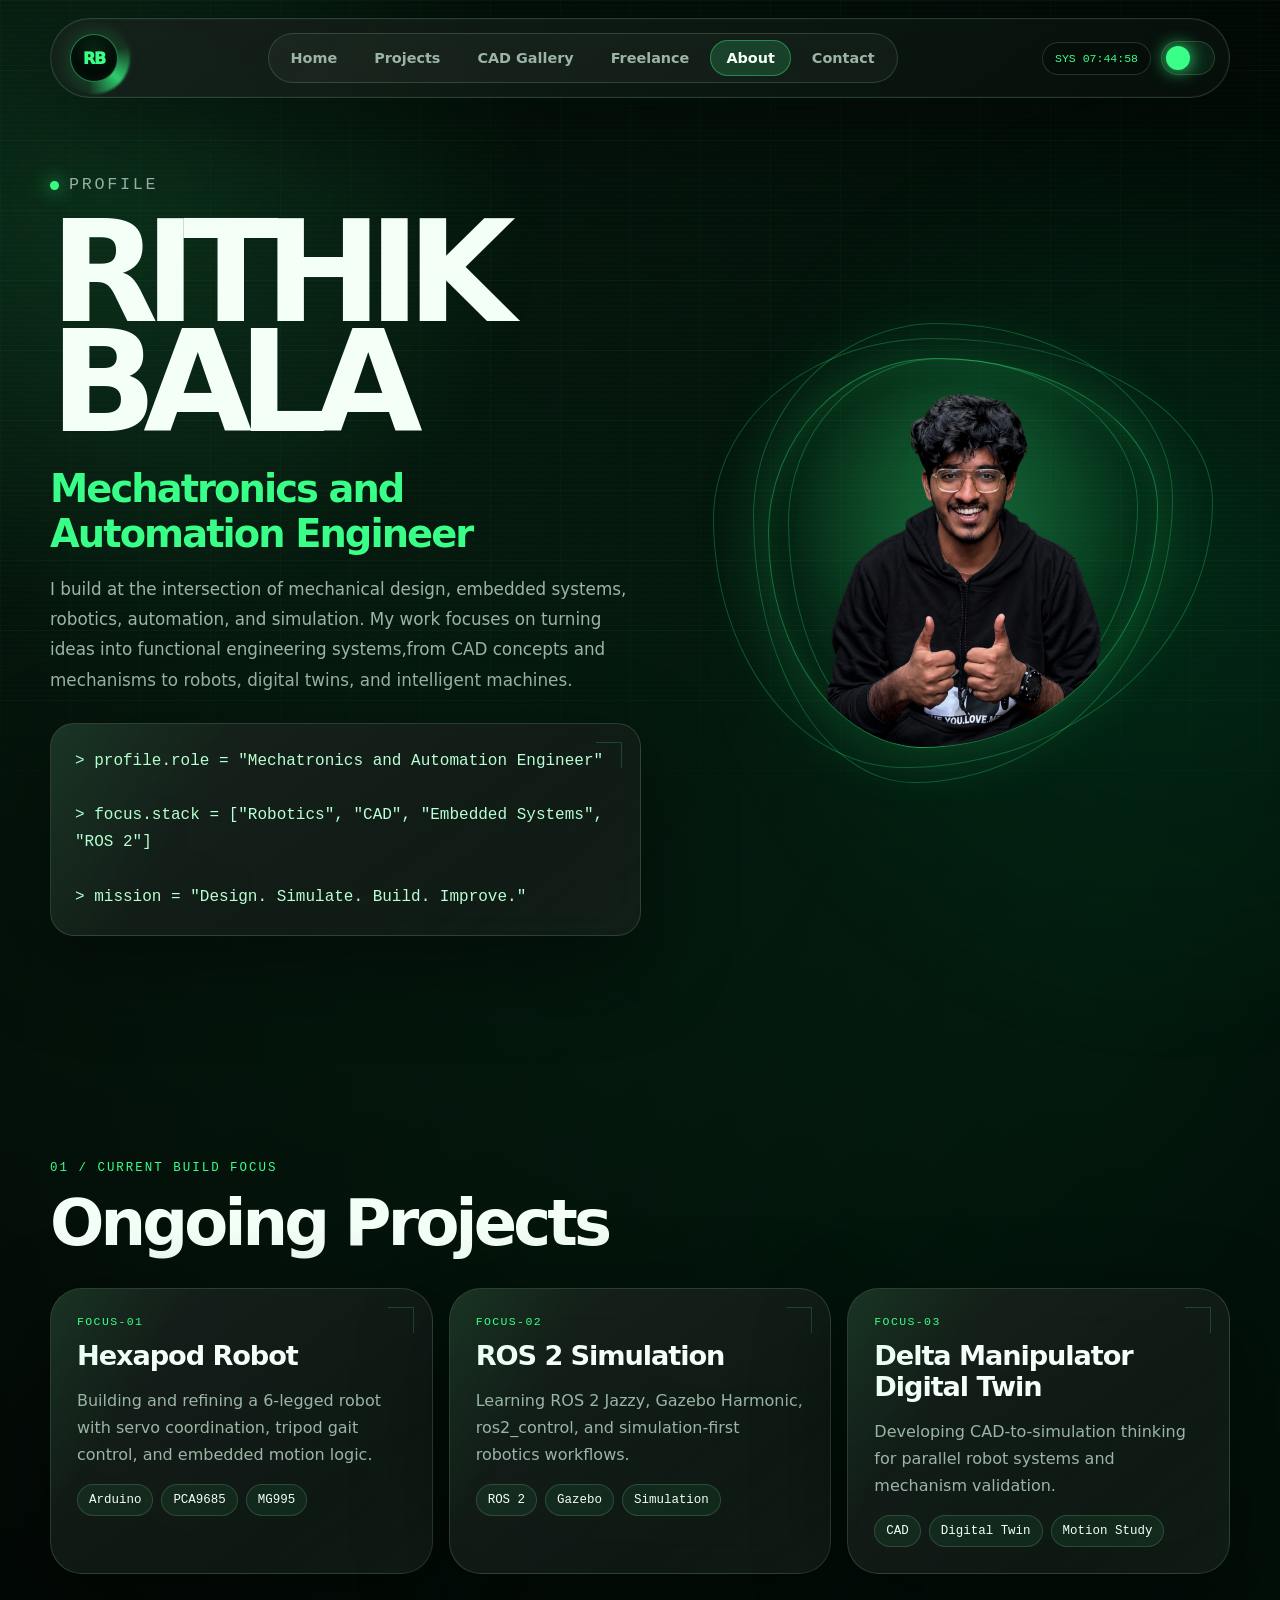
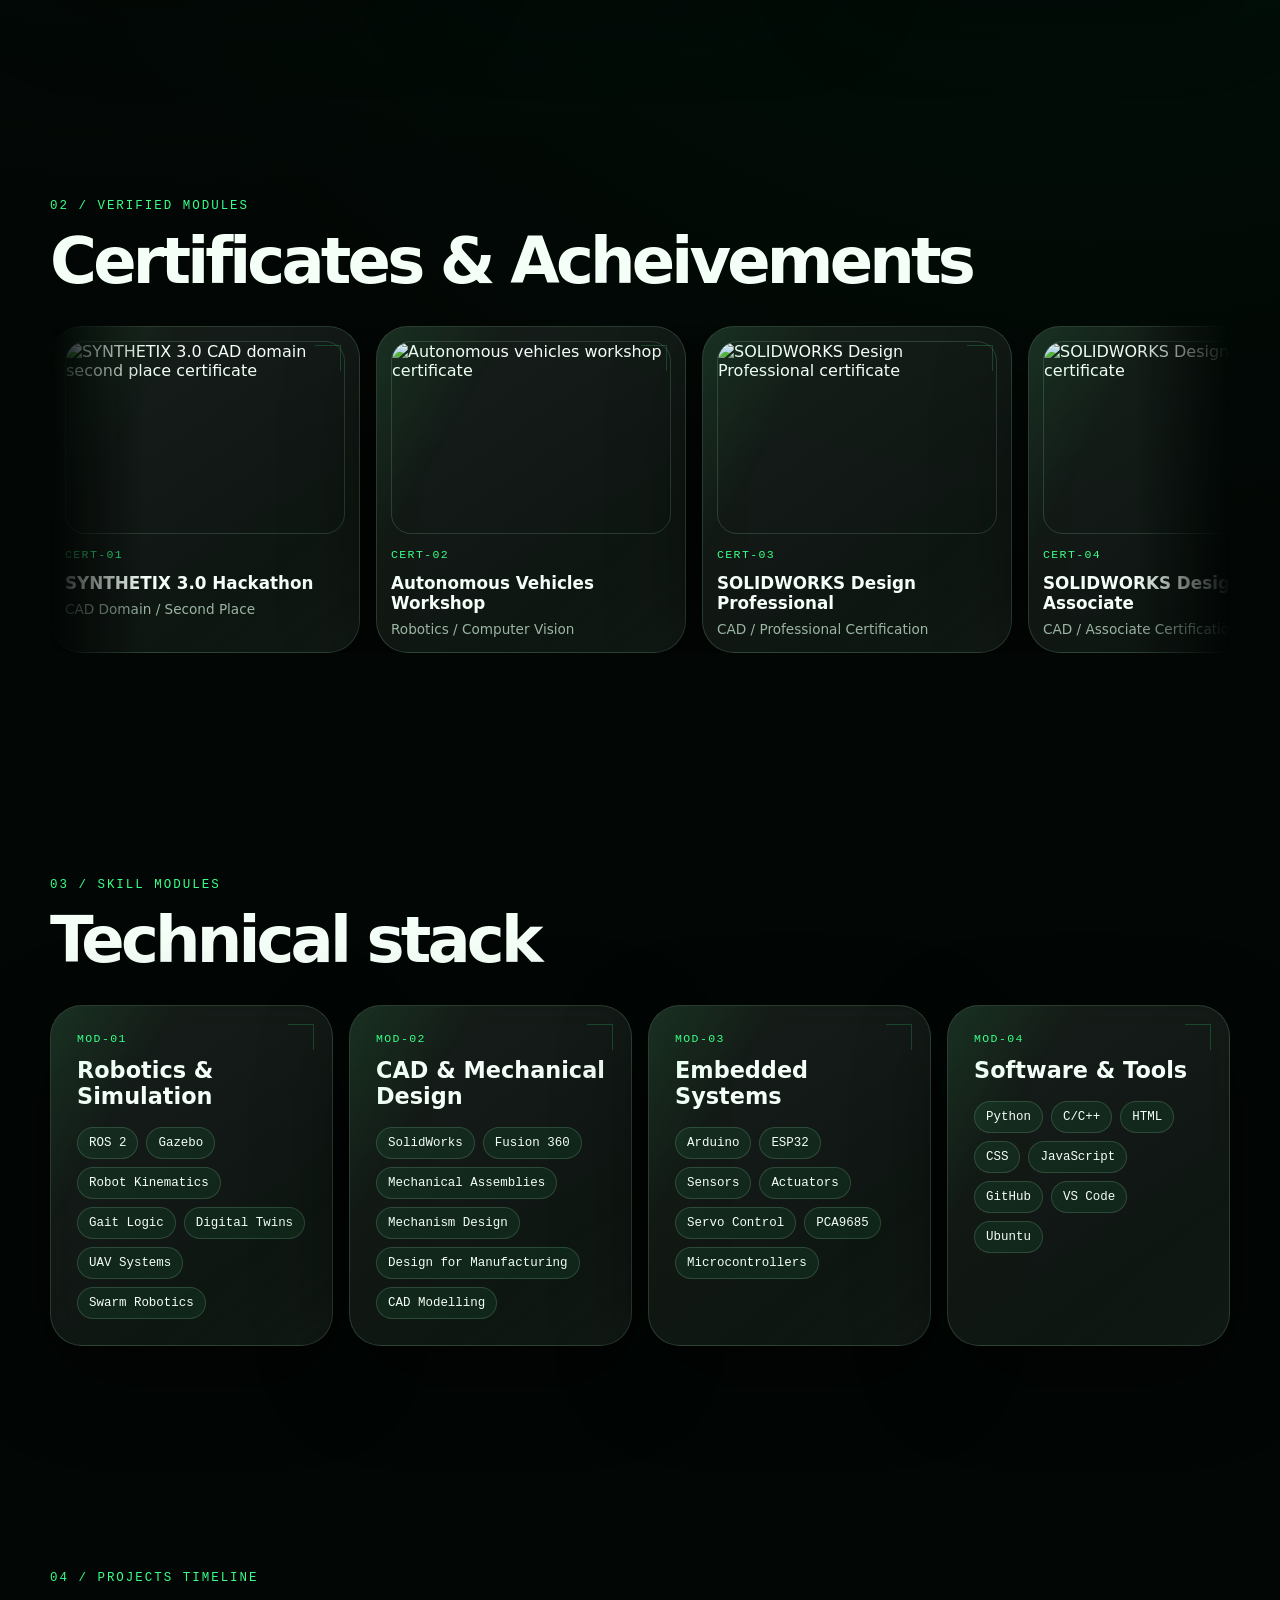
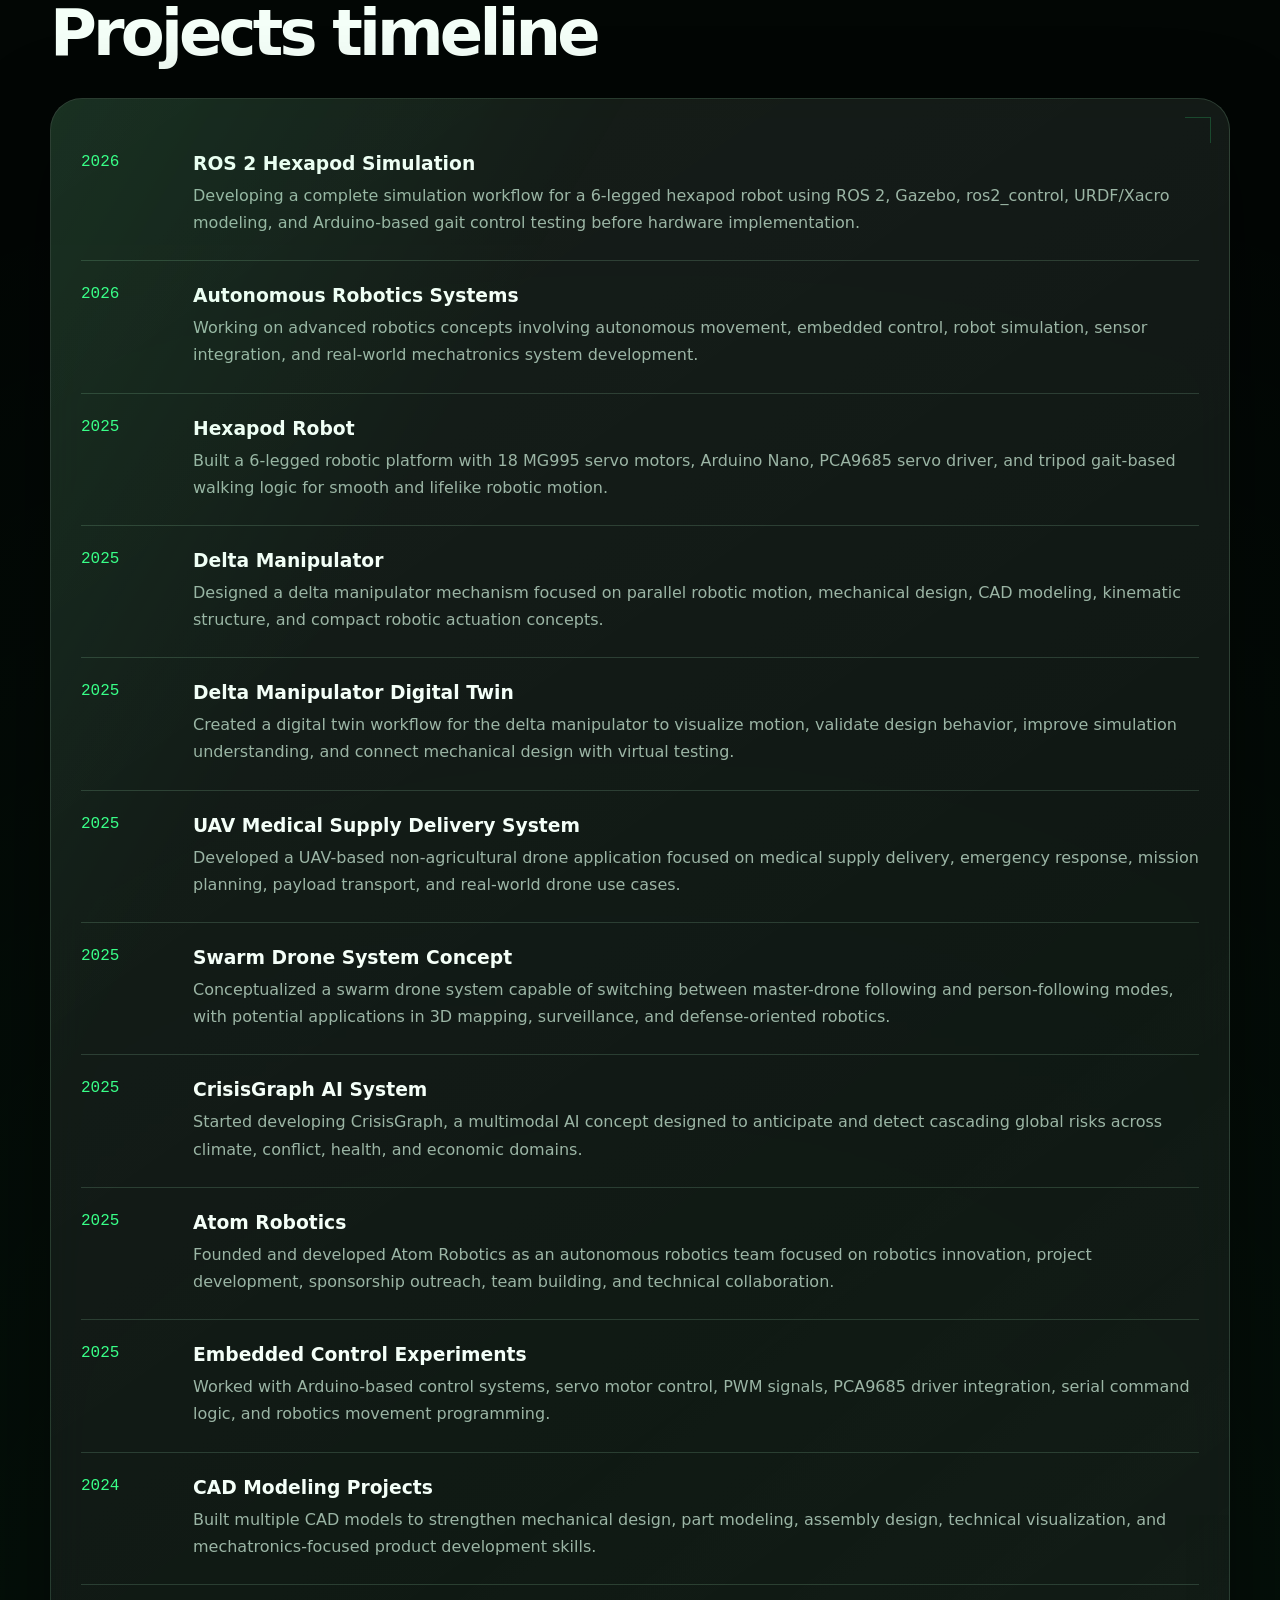
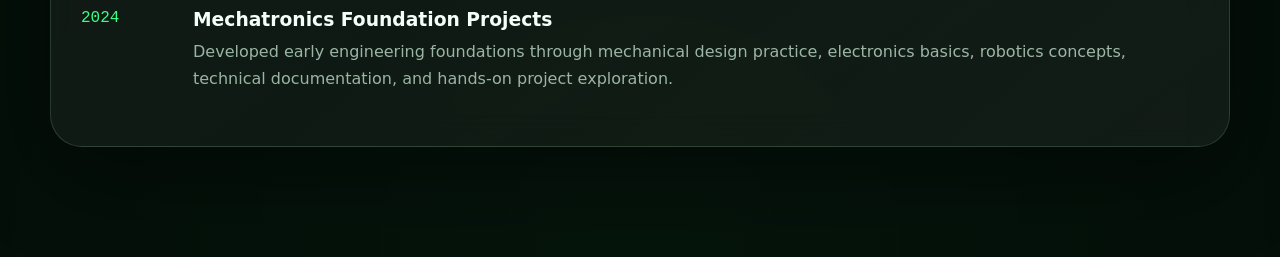
==== commit 9149a49a: "Update print statement from 'Hello' to 'Goodbye'" ====
--- a/about.html
+++ b/about.html
@@ -4,7 +4,7 @@
   <meta charset="UTF-8" />
   <meta name="viewport" content="width=device-width, initial-scale=1.0" />
 
-  <title>About | RITHIK BALA</title>
+  <title>About | RB</title>
 
   <meta
     name="description"
@@ -77,7 +77,7 @@
         <div class="about-copy reveal">
           <p class="eyebrow">
             <span class="status-dot"></span>
-            ENGINEERING PROFILE
+             PROFILE
           </p>
 
           <h1>
@@ -90,14 +90,14 @@
           <p>
             I build at the intersection of mechanical design, embedded systems,
             robotics, automation, and simulation. My work focuses on turning
-            ideas into functional engineering systems — from CAD concepts and
+            ideas into functional engineering systems,from CAD concepts and
             mechanisms to robots, digital twins, and intelligent machines.
           </p>
 
           <div class="terminal-box glass-card">
 <pre>&gt; profile.role = "Mechatronics and Automation Engineer"
 
-&gt; focus.stack = ["Robotics", "CAD", "Embedded", "ROS 2"]
+&gt; focus.stack = ["Robotics", "CAD", "Embedded Systems", "ROS 2"]
 
 &gt; mission = "Design. Simulate. Build. Improve."</pre>
           </div>
@@ -126,7 +126,7 @@
         <div class="section-top reveal">
           <div>
             <p class="eyebrow">01 / CURRENT BUILD FOCUS</p>
-            <h2>Active engineering direction</h2>
+            <h2>Ongoing Projects</h2>
           </div>
         </div>
 
@@ -191,185 +191,286 @@
         <div class="section-top reveal">
           <div>
             <p class="eyebrow">02 / VERIFIED MODULES</p>
-            <h2>Certificates</h2>
+            <h2>Certificates & Acheivements</h2>
           </div>
         </div>
 
         <div class="certificate-marquee reveal">
           <div class="certificate-track">
-            <!-- Certificate 1 -->
-            <article
-              class="certificate-card glass-card"
-              data-popup
-              data-title="Google AI Essentials"
-              data-category="Certificate / AI"
-              data-status="Verified Learning Module"
-              data-tools="AI Fundamentals, Productivity, Responsible AI"
-              data-description="A certificate focused on AI essentials and practical understanding of artificial intelligence tools."
-              data-image="assets/images/cert-google-ai.png"
-              data-tags="AI, Google, Certificate"
-            >
-              <img
-                src="assets/images/cert-google-ai.png"
-                alt="Google AI Essentials certificate"
-                loading="lazy"
-              />
-
-              <div>
-                <p class="mission-code">CERT-01</p>
-                <h3>Google AI Essentials</h3>
-                <span>AI / Learning Module</span>
-              </div>
-            </article>
-
-            <!-- Certificate 2 -->
-            <article
-              class="certificate-card glass-card"
-              data-popup
-              data-title="IBM AI / AI Fundamentals"
-              data-category="Certificate / AI"
-              data-status="Verified Learning Module"
-              data-tools="AI Fundamentals, Data, Machine Learning Concepts"
-              data-description="A certificate related to AI fundamentals and introductory artificial intelligence concepts."
-              data-image="assets/images/cert-ibm-ai.png"
-              data-tags="AI, IBM, Certificate"
-            >
-              <img
-                src="assets/images/cert-ibm-ai.png"
-                alt="IBM AI certificate"
-                loading="lazy"
-              />
-
-              <div>
-                <p class="mission-code">CERT-02</p>
-                <h3>IBM AI / AI Fundamentals</h3>
-                <span>AI / Learning Module</span>
-              </div>
-            </article>
-
-            <!-- Certificate 3 -->
-            <article
-              class="certificate-card glass-card"
-              data-popup
-              data-title="MATLAB Certification"
-              data-category="Certificate / Technical Tools"
-              data-status="Verified Learning Module"
-              data-tools="MATLAB, Engineering Computation, Simulation"
-              data-description="A certificate related to MATLAB and engineering computation workflows."
-              data-image="assets/images/cert-matlab.png"
-              data-tags="MATLAB, Engineering, Certificate"
-            >
-              <img
-                src="assets/images/cert-matlab.png"
-                alt="MATLAB certificate"
-                loading="lazy"
-              />
-
-              <div>
-                <p class="mission-code">CERT-03</p>
-                <h3>MATLAB Certification</h3>
-                <span>Technical Tools</span>
-              </div>
-            </article>
-
-            <!-- Certificate 4 -->
-            <article
-              class="certificate-card glass-card"
-              data-popup
-              data-title="NPTEL Certification"
-              data-category="Certificate / Technical Learning"
-              data-status="Verified Learning Module"
-              data-tools="Engineering Concepts, Technical Learning"
-              data-description="A technical learning certificate from NPTEL."
-              data-image="assets/images/cert-nptel.png"
-              data-tags="NPTEL, Engineering, Certificate"
-            >
-              <img
-                src="assets/images/cert-nptel.png"
-                alt="NPTEL certificate"
-                loading="lazy"
-              />
-
-              <div>
-                <p class="mission-code">CERT-04</p>
-                <h3>NPTEL Certification</h3>
-                <span>Technical Learning</span>
-              </div>
-            </article>
-
-            <!-- Certificate 5 -->
-            <article
-              class="certificate-card glass-card"
-              data-popup
-              data-title="TNDS / Technical Certificate"
-              data-category="Certificate / Technical"
-              data-status="Verified Learning Module"
-              data-tools="Technical Skills, Engineering Exposure"
-              data-description="A technical certificate related to engineering learning and skill development."
-              data-image="assets/images/cert-tnds.png"
-              data-tags="Technical, Certificate"
-            >
-              <img
-                src="assets/images/cert-tnds.png"
-                alt="TNDS technical certificate"
-                loading="lazy"
-              />
-
-              <div>
-                <p class="mission-code">CERT-05</p>
-                <h3>TNDS / Technical Certificate</h3>
-                <span>Technical Certificate</span>
-              </div>
-            </article>
-
-            <!-- Duplicate set for seamless auto-scroll -->
-            <article
-              class="certificate-card glass-card"
-              data-popup
-              data-title="Google AI Essentials"
-              data-category="Certificate / AI"
-              data-status="Verified Learning Module"
-              data-tools="AI Fundamentals, Productivity, Responsible AI"
-              data-description="A certificate focused on AI essentials and practical understanding of artificial intelligence tools."
-              data-image="assets/images/cert-google-ai.png"
-              data-tags="AI, Google, Certificate"
-            >
-              <img
-                src="assets/images/cert-google-ai.png"
-                alt="Google AI Essentials certificate"
-                loading="lazy"
-              />
-
-              <div>
-                <p class="mission-code">CERT-01</p>
-                <h3>Google AI Essentials</h3>
-                <span>AI / Learning Module</span>
-              </div>
-            </article>
-
-            <article
-              class="certificate-card glass-card"
-              data-popup
-              data-title="IBM AI / AI Fundamentals"
-              data-category="Certificate / AI"
-              data-status="Verified Learning Module"
-              data-tools="AI Fundamentals, Data, Machine Learning Concepts"
-              data-description="A certificate related to AI fundamentals and introductory artificial intelligence concepts."
-              data-image="assets/images/cert-ibm-ai.png"
-              data-tags="AI, IBM, Certificate"
-            >
-              <img
-                src="assets/images/cert-ibm-ai.png"
-                alt="IBM AI certificate"
-                loading="lazy"
-              />
-
-              <div>
-                <p class="mission-code">CERT-02</p>
-                <h3>IBM AI / AI Fundamentals</h3>
-                <span>AI / Learning Module</span>
-              </div>
-            </article>
+            <!-- Certificate 01 -->
+<article
+  class="certificate-card glass-card"
+  data-popup
+  data-title="SYNTHETIX 3.0 Hackathon - CAD Domain"
+  data-category="Achievement / CAD"
+  data-status="Second Place"
+  data-tools="CAD Design, 3D Modelling, Design Thinking"
+  data-description="Secured second place in the CAD domain at SYNTHETIX 3.0 Hackathon organized by HumanoidX at VIT Chennai."
+  data-image="assets/images/certificates/1744738213024.jpg"
+  data-tags="CAD, Hackathon, Achievement, VIT Chennai"
+>
+  <img
+    src="assets/images/certificates/1744738213024.jpg"
+    alt="SYNTHETIX 3.0 CAD domain second place certificate"
+    loading="lazy"
+  />
+
+  <div>
+    <p class="mission-code">CERT-01</p>
+    <h3>SYNTHETIX 3.0 Hackathon</h3>
+    <span>CAD Domain / Second Place</span>
+  </div>
+</article>
+
+<!-- Certificate 02 -->
+<article
+  class="certificate-card glass-card"
+  data-popup
+  data-title="Autonomous Vehicles Workshop"
+  data-category="Certificate / Robotics"
+  data-status="Completed"
+  data-tools="Autonomous Systems, Computer Vision, Lane Detection"
+  data-description="Completed a 2-hour workshop on Autonomous Vehicles by RoboLearnIndia LLP, covering autonomous systems and computer vision fundamentals."
+  data-image="assets/images/certificates/1750957788970.jpg"
+  data-tags="Autonomous Vehicles, Computer Vision, Robotics, Workshop"
+>
+  <img
+    src="assets/images/certificates/1750957788970.jpg"
+    alt="Autonomous vehicles workshop certificate"
+    loading="lazy"
+  />
+
+  <div>
+    <p class="mission-code">CERT-02</p>
+    <h3>Autonomous Vehicles Workshop</h3>
+    <span>Robotics / Computer Vision</span>
+  </div>
+</article>
+
+<!-- Certificate 03 -->
+<article
+  class="certificate-card glass-card"
+  data-popup
+  data-title="SOLIDWORKS Design Professional"
+  data-category="Certificate / CAD"
+  data-status="Certified"
+  data-tools="SOLIDWORKS, CAD Modelling, Mechanical Design"
+  data-description="Received the SOLIDWORKS Design Professional certificate from Dassault Systèmes."
+  data-image="assets/images/certificates/1766775251252.jpg"
+  data-tags="SOLIDWORKS, CAD, Dassault Systèmes, Design Professional"
+>
+  <img
+    src="assets/images/certificates/1766775251252.jpg"
+    alt="SOLIDWORKS Design Professional certificate"
+    loading="lazy"
+  />
+
+  <div>
+    <p class="mission-code">CERT-03</p>
+    <h3>SOLIDWORKS Design Professional</h3>
+    <span>CAD / Professional Certification</span>
+  </div>
+</article>
+
+<!-- Certificate 04 -->
+<article
+  class="certificate-card glass-card"
+  data-popup
+  data-title="SOLIDWORKS Design Associate"
+  data-category="Certificate / CAD"
+  data-status="Certified"
+  data-tools="SOLIDWORKS, CAD Modelling, Product Design"
+  data-description="Received the SOLIDWORKS Design Associate certificate from Dassault Systèmes."
+  data-image="assets/images/certificates/1766411623631.jpg"
+  data-tags="SOLIDWORKS, CAD, Dassault Systèmes, Design Associate"
+>
+  <img
+    src="assets/images/certificates/1766411623631.jpg"
+    alt="SOLIDWORKS Design Associate certificate"
+    loading="lazy"
+  />
+
+  <div>
+    <p class="mission-code">CERT-04</p>
+    <h3>SOLIDWORKS Design Associate</h3>
+    <span>CAD / Associate Certification</span>
+  </div>
+</article>
+
+<!-- Certificate 05 -->
+<article
+  class="certificate-card glass-card"
+  data-popup
+  data-title="UN SDG Champion"
+  data-category="Certificate / Sustainability"
+  data-status="Participated"
+  data-tools="Sustainability, SDGs, Global Awareness"
+  data-description="Participated in the UN SDG Awareness and Selection Round for India candidates to Youth Forum Switzerland: Global Changemakers Project."
+  data-image="assets/images/certificates/Screenshot 2026-05-18 140856.png"
+  data-tags="UN SDG, Sustainability, Global Changemakers, Participation"
+>
+  <img
+    src="assets/images/certificates/Screenshot 2026-05-18 140856.png"
+    alt="UN SDG Champion certificate"
+    loading="lazy"
+  />
+
+  <div>
+    <p class="mission-code">CERT-05</p>
+    <h3>UN SDG Champion</h3>
+    <span>Sustainability / Participation</span>
+  </div>
+</article>
+
+<!-- Certificate 06 -->
+<article
+  class="certificate-card glass-card"
+  data-popup
+  data-title="CUBANE Science / Chemistry Quiz 2022"
+  data-category="Certificate / Quiz"
+  data-status="Awarded"
+  data-tools="Science, Chemistry, Quiz Competition"
+  data-description="Participated in the CUBANE Science/Chemistry Quiz 2022 organized by St. Xavier's College."
+  data-image="assets/images/certificates/Screenshot 2026-05-18 140841.png"
+  data-tags="Science, Chemistry, Quiz, Award"
+>
+  <img
+    src="assets/images/certificates/Screenshot 2026-05-18 140841.png"
+    alt="CUBANE Science Chemistry Quiz certificate"
+    loading="lazy"
+  />
+
+  <div>
+    <p class="mission-code">CERT-06</p>
+    <h3>CUBANE Science Quiz</h3>
+    <span>Science / Chemistry Quiz</span>
+  </div>
+</article>
+
+<!-- Certificate 07 -->
+<article
+  class="certificate-card glass-card"
+  data-popup
+  data-title="COVID-19 & Aarogya Setu App Awareness Quiz"
+  data-category="Certificate / Awareness"
+  data-status="Appreciation"
+  data-tools="COVID-19 Awareness, Public Health, Quiz"
+  data-description="Received a certificate of appreciation for performance in the COVID-19 and Aarogya Setu App awareness quiz organized by Kamaraj College of Engineering & Technology."
+  data-image="assets/images/certificates/Screenshot 2026-05-18 140830.png"
+  data-tags="COVID-19, Awareness, Quiz, Appreciation"
+>
+  <img
+    src="assets/images/certificates/Screenshot 2026-05-18 140830.png"
+    alt="COVID-19 and Aarogya Setu awareness quiz certificate"
+    loading="lazy"
+  />
+
+  <div>
+    <p class="mission-code">CERT-07</p>
+    <h3>COVID-19 Awareness Quiz</h3>
+    <span>Awareness / Appreciation</span>
+  </div>
+</article>
+
+<!-- Certificate 08 -->
+<article
+  class="certificate-card glass-card"
+  data-popup
+  data-title="ClimateScience Olympiad 2022"
+  data-category="Certificate / Climate Science"
+  data-status="Qualifier Participation"
+  data-tools="Climate Science, Sustainability, Problem Solving"
+  data-description="Participated in the qualifiers of ClimateScience Olympiad 2022."
+  data-image="assets/images/certificates/Screenshot 2026-05-18 140816.png"
+  data-tags="ClimateScience, Olympiad, Sustainability, Participation"
+>
+  <img
+    src="assets/images/certificates/Screenshot 2026-05-18 140816.png"
+    alt="ClimateScience Olympiad 2022 certificate"
+    loading="lazy"
+  />
+
+  <div>
+    <p class="mission-code">CERT-08</p>
+    <h3>ClimateScience Olympiad</h3>
+    <span>Climate Science / Qualifiers</span>
+  </div>
+</article>
+
+<!-- Certificate 09 -->
+<article
+  class="certificate-card glass-card"
+  data-popup
+  data-title="Colour Your Dreams Competition"
+  data-category="Certificate / Creative"
+  data-status="Participated"
+  data-tools="Creativity, Art, Online Competition"
+  data-description="Participated in the Colour Your Dreams state-level online competition hosted by SBOA School Senior Secondary, Madurai."
+  data-image="assets/images/certificates/Screenshot 2026-05-18 140802.png"
+  data-tags="Art, Creativity, Competition, Participation"
+>
+  <img
+    src="assets/images/certificates/Screenshot 2026-05-18 140802.png"
+    alt="Colour Your Dreams competition certificate"
+    loading="lazy"
+  />
+
+  <div>
+    <p class="mission-code">CERT-09</p>
+    <h3>Colour Your Dreams</h3>
+    <span>Creative / Participation</span>
+  </div>
+</article>
+
+<!-- Certificate 10 -->
+<article
+  class="certificate-card glass-card"
+  data-popup
+  data-title="Robo Wizard Basics Course"
+  data-category="Certificate / Robotics"
+  data-status="Completed"
+  data-tools="Robotics Basics, Robo Wizard, Engineering"
+  data-description="Completed the Robo Wizard Basics course conducted by Amrita School of Engineering."
+  data-image="assets/images/certificates/Screenshot 2026-05-18 140748.png"
+  data-tags="Robotics, Robo Wizard, Amrita, Course Completion"
+>
+  <img
+    src="assets/images/certificates/Screenshot 2026-05-18 140748.png"
+    alt="Robo Wizard Basics course certificate"
+    loading="lazy"
+  />
+
+  <div>
+    <p class="mission-code">CERT-10</p>
+    <h3>Robo Wizard Basics</h3>
+    <span>Robotics / Course Completion</span>
+  </div>
+</article>
+
+<!-- Certificate 11 -->
+<article
+  class="certificate-card glass-card"
+  data-popup
+  data-title="STEM Challenge Test"
+  data-category="Certificate / STEM"
+  data-status="Participated"
+  data-tools="Science, Technology, Engineering, Mathematics"
+  data-description="Participated in the STEM Challenge Test for students."
+  data-image="assets/images/certificates/Screenshot 2026-05-18 140734.png"
+  data-tags="STEM, Science, Technology, Engineering, Mathematics"
+>
+  <img
+    src="assets/images/certificates/Screenshot 2026-05-18 140734.png"
+    alt="STEM Challenge Test certificate"
+    loading="lazy"
+  />
+
+  <div>
+    <p class="mission-code">CERT-11</p>
+    <h3>STEM Challenge Test</h3>
+    <span>STEM / Participation</span>
+  </div>
+</article>
           </div>
         </div>
       </div>
@@ -458,50 +559,165 @@
     </section>
 
     <!-- BUILD LOG -->
-    <section class="build-log-section section">
-      <div class="container">
-        <div class="section-top reveal">
-          <div>
-            <p class="eyebrow">04 / BUILD LOG</p>
-            <h2>Engineering timeline</h2>
-          </div>
-        </div>
-
-        <div class="timeline glass-card reveal">
-          <div class="timeline-item">
-            <span>2026</span>
-            <div>
-              <h3>Portfolio Engineering Archive</h3>
-              <p>
-                Building a futuristic static portfolio system for GitHub Pages.
-              </p>
-            </div>
-          </div>
-
-          <div class="timeline-item">
-            <span>2025</span>
-            <div>
-              <h3>Hexapod Robot / Delta Manipulator / UAV Systems</h3>
-              <p>
-                Focused on robotics projects, CAD design, digital twin workflows,
-                and embedded control systems.
-              </p>
-            </div>
-          </div>
-
-          <div class="timeline-item">
-            <span>2024</span>
-            <div>
-              <h3>CAD and Mechatronics Foundation</h3>
-              <p>
-                Built mechanical design skills, CAD practice, and technical
-                project foundations.
-              </p>
-            </div>
-          </div>
-        </div>
-      </div>
-    </section>
+    <!-- PROJECTS TIMELINE -->
+<section class="build-log-section section">
+  <div class="container">
+    <div class="section-top reveal">
+      <div>
+        <p class="eyebrow">04 / PROJECTS TIMELINE</p>
+        <h2>Projects timeline</h2>
+      </div>
+    </div>
+
+    <div class="timeline glass-card reveal">
+
+      <div class="timeline-item">
+        <span>2026</span>
+        <div>
+          <h3>ROS 2 Hexapod Simulation</h3>
+          <p>
+            Developing a complete simulation workflow for a 6-legged hexapod robot
+            using ROS 2, Gazebo, ros2_control, URDF/Xacro modeling, and Arduino-based
+            gait control testing before hardware implementation.
+          </p>
+        </div>
+      </div>
+
+      <div class="timeline-item">
+        <span>2026</span>
+        <div>
+          <h3>Autonomous Robotics Systems</h3>
+          <p>
+            Working on advanced robotics concepts involving autonomous movement,
+            embedded control, robot simulation, sensor integration, and real-world
+            mechatronics system development.
+          </p>
+        </div>
+      </div>
+
+      <div class="timeline-item">
+        <span>2025</span>
+        <div>
+          <h3>Hexapod Robot</h3>
+          <p>
+            Built a 6-legged robotic platform with 18 MG995 servo motors, Arduino Nano,
+            PCA9685 servo driver, and tripod gait-based walking logic for smooth and
+            lifelike robotic motion.
+          </p>
+        </div>
+      </div>
+
+      <div class="timeline-item">
+        <span>2025</span>
+        <div>
+          <h3>Delta Manipulator</h3>
+          <p>
+            Designed a delta manipulator mechanism focused on parallel robotic motion,
+            mechanical design, CAD modeling, kinematic structure, and compact robotic
+            actuation concepts.
+          </p>
+        </div>
+      </div>
+
+      <div class="timeline-item">
+        <span>2025</span>
+        <div>
+          <h3>Delta Manipulator Digital Twin</h3>
+          <p>
+            Created a digital twin workflow for the delta manipulator to visualize
+            motion, validate design behavior, improve simulation understanding, and
+            connect mechanical design with virtual testing.
+          </p>
+        </div>
+      </div>
+
+      <div class="timeline-item">
+        <span>2025</span>
+        <div>
+          <h3>UAV Medical Supply Delivery System</h3>
+          <p>
+            Developed a UAV-based non-agricultural drone application focused on
+            medical supply delivery, emergency response, mission planning, payload
+            transport, and real-world drone use cases.
+          </p>
+        </div>
+      </div>
+
+      <div class="timeline-item">
+        <span>2025</span>
+        <div>
+          <h3>Swarm Drone System Concept</h3>
+          <p>
+            Conceptualized a swarm drone system capable of switching between master-drone
+            following and person-following modes, with potential applications in 3D
+            mapping, surveillance, and defense-oriented robotics.
+          </p>
+        </div>
+      </div>
+
+      <div class="timeline-item">
+        <span>2025</span>
+        <div>
+          <h3>CrisisGraph AI System</h3>
+          <p>
+            Started developing CrisisGraph, a multimodal AI concept designed to anticipate
+            and detect cascading global risks across climate, conflict, health, and
+            economic domains.
+          </p>
+        </div>
+      </div>
+
+      <div class="timeline-item">
+        <span>2025</span>
+        <div>
+          <h3>Atom Robotics</h3>
+          <p>
+            Founded and developed Atom Robotics as an autonomous robotics team focused
+            on robotics innovation, project development, sponsorship outreach, team
+            building, and technical collaboration.
+          </p>
+        </div>
+      </div>
+
+      <div class="timeline-item">
+        <span>2025</span>
+        <div>
+          <h3>Embedded Control Experiments</h3>
+          <p>
+            Worked with Arduino-based control systems, servo motor control, PWM signals,
+            PCA9685 driver integration, serial command logic, and robotics movement
+            programming.
+          </p>
+        </div>
+      </div>
+
+      <div class="timeline-item">
+        <span>2024</span>
+        <div>
+          <h3>CAD Modeling Projects</h3>
+          <p>
+            Built multiple CAD models to strengthen mechanical design, part modeling,
+            assembly design, technical visualization, and mechatronics-focused product
+            development skills.
+          </p>
+        </div>
+      </div>
+
+      <div class="timeline-item">
+        <span>2024</span>
+        <div>
+          <h3>Mechatronics Foundation Projects</h3>
+          <p>
+            Developed early engineering foundations through mechanical design practice,
+            electronics basics, robotics concepts, technical documentation, and
+            hands-on project exploration.
+          </p>
+        </div>
+      </div>
+
+    </div>
+  </div>
+</section>
   </main>
 
   <!-- POPUP MODAL -->
